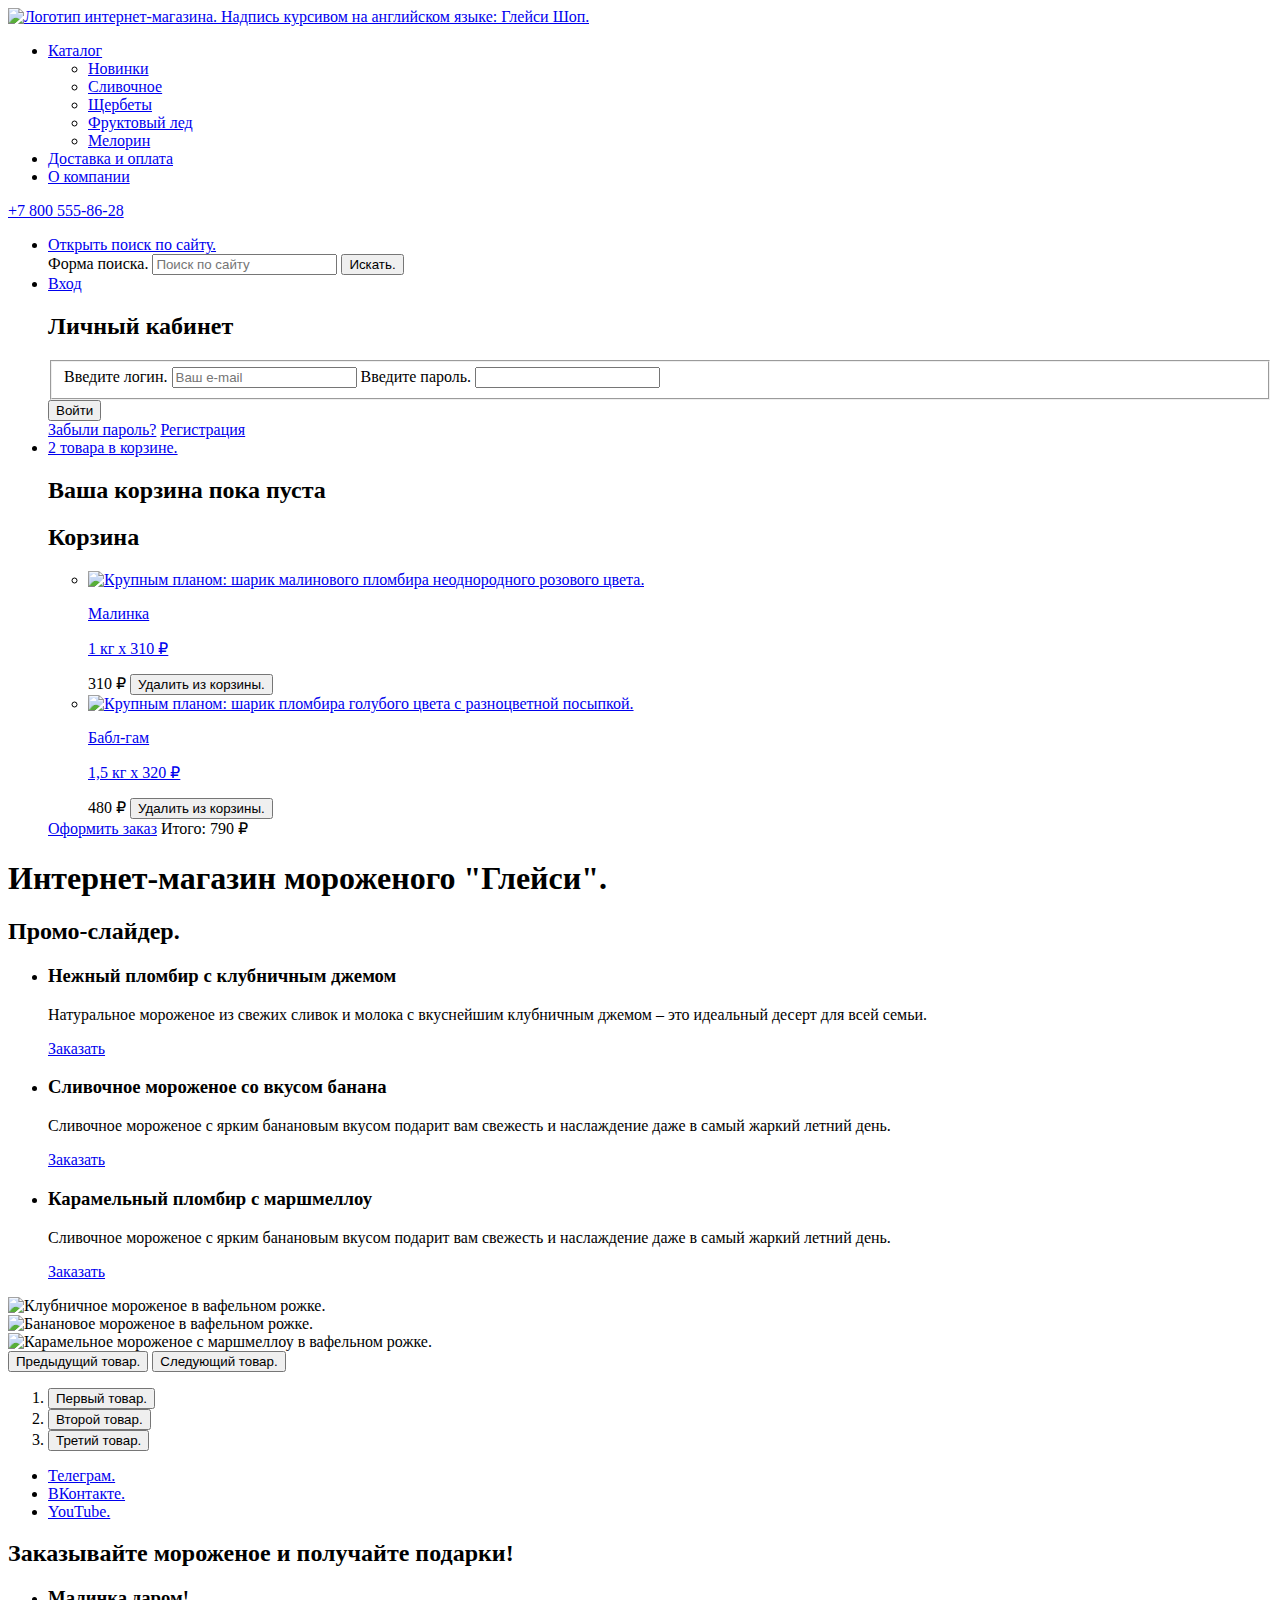
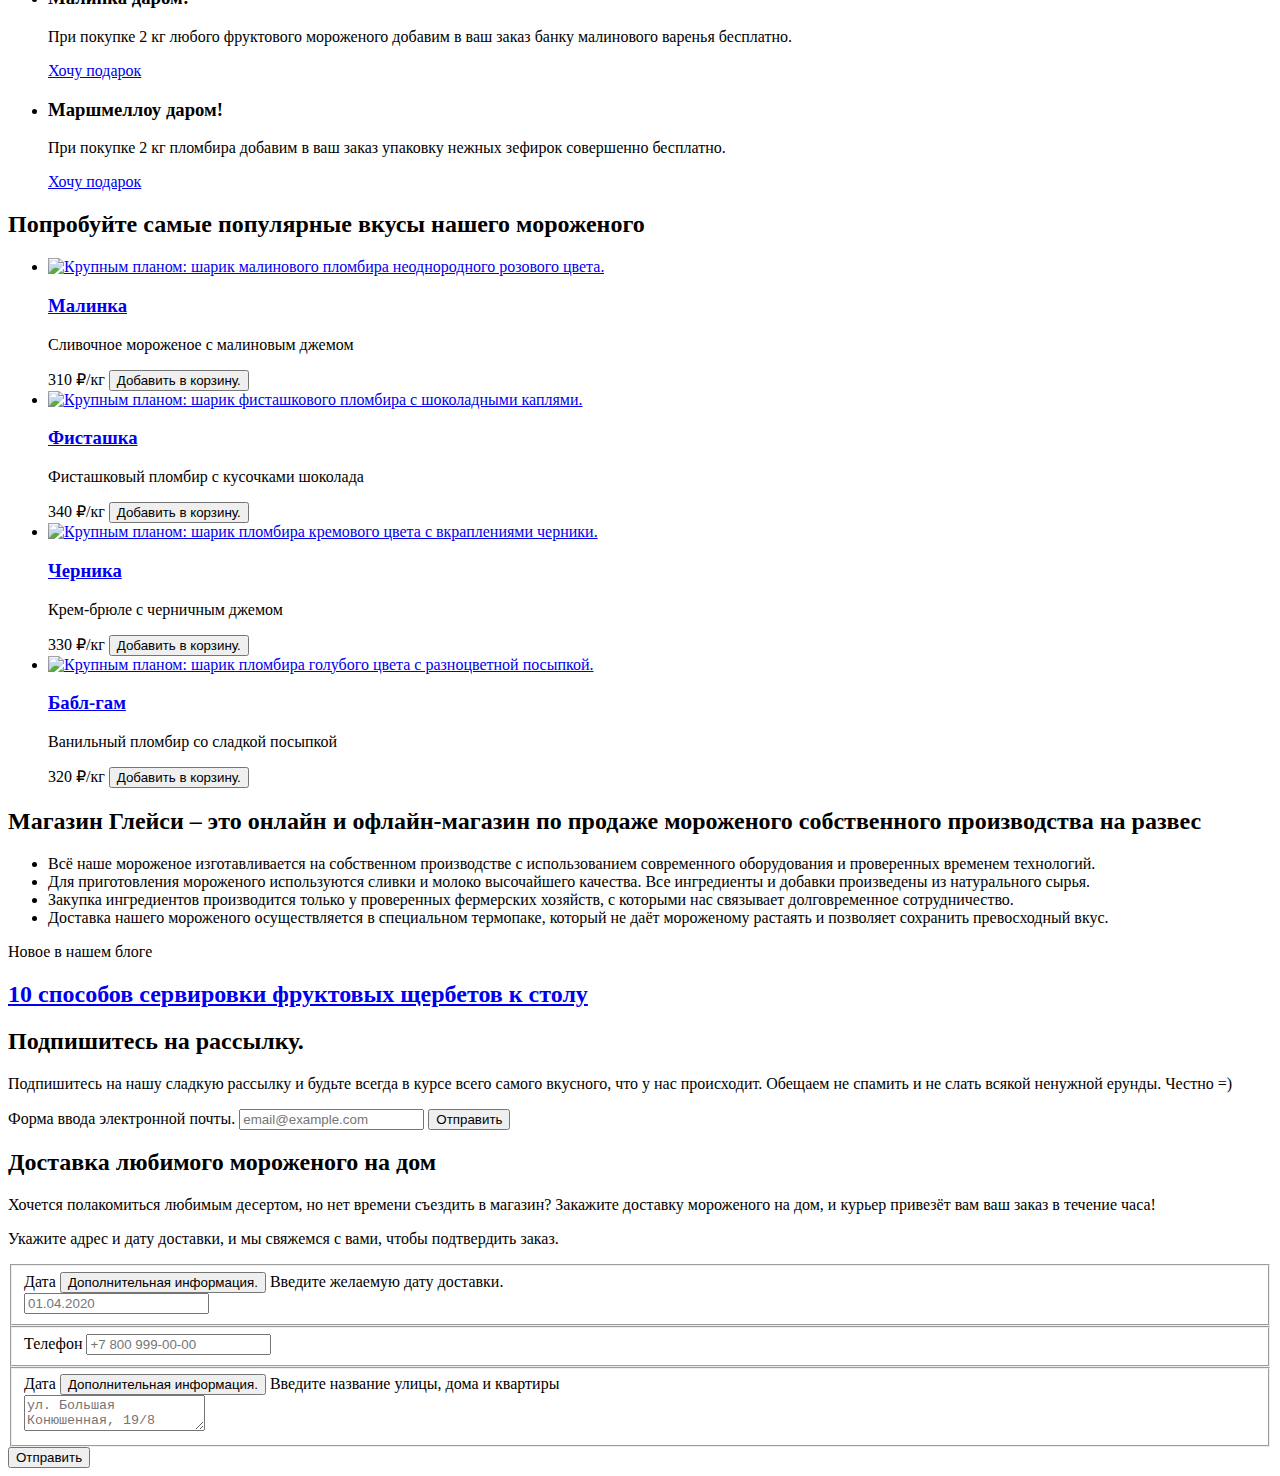
==== index.html @ b7ea6fe5 "Добавляет разметку формы доставки" ====
<!DOCTYPE html>
<html lang="ru">
  <head>
    <meta charset="utf-8">
    <title>HTML Academy: Глейси</title>
  </head>

  <body class="body-background-pink">
    <div class="container">
      <header class="header">
        <nav class="navigation">
          <a class="logo nav-logo" href="index.html" aria-current="page">
            <img src="#" width="137" height="56" alt="Логотип интернет-магазина. Надпись курсивом на английском языке: Глейси Шоп.">
          </a>

          <ul class="nav-list list-reset">
            <li class="nav-item nav-item-catalog popup">
              <a class="nav-link nav-link-catalog" href="#">Каталог</a>
              <!-- Попап - каталог -->
              <div class="nav-catalog-wrapper">
                <ul class="nav-dropdown list-reset">
                  <li class="nav-dropdown-item">
                    <a class="nav-dropdown-link" href="#">Новинки</a>
                  </li>
                  <li class="nav-dropdown-item">
                    <a class="nav-dropdown-link" href="catalog.html">Сливочное</a>
                  </li>
                  <li class="nav-dropdown-item">
                    <a class="nav-dropdown-link" href="#">Щербеты</a>
                  </li>
                  <li class="nav-dropdown-item">
                    <a class="nav-dropdown-link" href="#">Фруктовый лед</a>
                  </li>
                  <li class="nav-dropdown-item">
                    <a class="nav-dropdown-link" href="#">Мелорин</a>
                  </li>
                </ul>
              </div>
            </li>
            <li class="nav-item">
              <a class="nav-link" href="#">Доставка и оплата</a>
            </li>
            <li class="nav-item">
              <a class="nav-link" href="#">О компании</a>
            </li>
          </ul>

          <a class="nav-phone" href="tel:+78005558628">+7 800 555-86-28</a>

          <ul class="user-menu list-reset">
            <li class="user-menu-item user-menu-item-search">
              <a class="user-menu-link user-menu-link-search" href="#">
                <span class="visually-hidden">Открыть поиск по сайту.</span>
              </a>
              <!-- Попап - поиск  -->
              <div class="user-menu-search-wrapper">
                <form class="search-form" action="https://echo.htmlacademy.ru/" method="get">
                  <label class="visually-hidden" for="header-search-field">Форма поиска.</label>
                  <input class="search-field input-field" type="search" name="search-field" id="header-search-field" placeholder="Поиск по сайту">
                  <button class="visually-hidden" type="submit">Искать.</button>
                </form>
              </div>
            </li>

            <li class="user-menu-item user-menu-item-login">
              <a class="user-menu-link user-menu-link-login" href="#">
                <span>Вход</span>
              </a>
              <!-- Попап - вход  -->
              <div class="user-menu-login-wrapper">
                <h2 class="login-form-title title title-small">Личный кабинет</h2>
                <form class="login-form" action="https://echo.htmlacademy.ru/" method="get">
                  <fieldset class="login-form-fieldset">
                    <label class="visually-hidden" for="login-email-field">Введите логин.</label>
                    <input class="login-field input-field" type="email" name="login-email-field" id="login-email-field" placeholder="Ваш e-mail" required>
                    <label class="visually-hidden" for="login-password-field">Введите пароль.</label>
                    <input class="login-field input-field" type="password" name="login-password-field" id="login-password-field" required>
                  </fieldset>

                  <button class="login-form-button button button-secondary" type="submit">Войти</button>

                  <div class="login-form-link-wrapper">
                    <a class="login-form-link" href="#">Забыли пароль?</a>
                    <a class="login-form-link" href="#">Регистрация</a>
                  </div>
                </form>
              </div>
            </li>

            <li class="user-menu-item user-menu-item-cart">
              <a class="user-menu-link user-menu-link-search" href="#">
                2 товара <span class="visually-hidden">в корзине.</span>
              </a>
              <!-- Попап - вход  -->
              <div class="user-menu-cart-wrapper">
                <div class="cart-content cart-content-empty">
                  <h2 class="cart-title title title-small">Ваша корзина пока пуста</h2>
                </div>

                <div class="cart-content cart-content-full">
                  <h2 class="cart-title title title-small">Корзина</h2>

                  <ul class="cart-list list-reset">
                    <li class="cart-item">
                      <a class="cart-item-link" href="#">
                        <div class="cart-item-img">
                          <img src="#" width="46" height="46" alt="Крупным планом: шарик малинового пломбира неоднородного розового цвета.">
                        </div>
                        <p class="cart-item-title">Малинка</p>
                        <p class="cart-item-desc">1&nbsp;кг&nbsp;х&nbsp;310&nbsp;₽</p>
                      </a>
                      <span class="cart-item-price">310&nbsp;₽</span>
                      <button class="cart-item-button" type="button">
                        <span class="visually-hidden">Удалить из корзины.</span>
                      </button>
                    </li>
                    <li class="cart-item">
                      <a class="cart-item-link" href="#">
                        <div class="cart-item-img">
                          <img src="#" width="46" height="46" alt="Крупным планом: шарик пломбира голубого цвета с разноцветной посыпкой.">
                        </div>
                        <p class="cart-item-title">Бабл-гам</p>
                        <p class="cart-item-desc">1,5&nbsp;кг&nbsp;х&nbsp;320&nbsp;₽</p>
                      </a>
                      <span class="cart-item-price">480&nbsp;₽</span>
                      <button class="cart-item-button" type="button">
                        <span class="visually-hidden">Удалить из корзины.</span>
                      </button>
                    </li>
                  </ul>

                  <div class="cart-checkout">
                    <a class="cart-button button button-secondary" href="#">Оформить заказ</a>
                    <span class="cart-total">Итого:&nbsp;790&nbsp;₽</span>
                  </div>
                </div>
              </div>
            </li>
          </ul>
        </nav>
      </header>

      <main>
        <section class="hero">
          <h1 class="visually-hidden">Интернет-магазин мороженого "Глейси".</h1>
          <!-- Слайдер -->
          <div class="slider">
            <h2 class="visually-hidden">Промо-слайдер.</h2>

            <div class="slider-wrapper">
              <!-- Слайды -->
              <ul class="slider-content-list list-reset">
                <!-- Слайд с текстом -->
                <li class="slider-content-item slider-content-item-active">
                  <h3 class="slider-title title">Нежный пломбир с клубничным джемом</h3>
                  <p class="slider-desc">Натуральное мороженое из свежих сливок и молока с вкуснейшим клубничным джемом – это идеальный десерт для всей семьи.</p>
                  <a class="slider-button button" href="#">Заказать</a>
                </li>
                <!-- Слайд с текстом -->
                <li class="slider-content-item slider-content-item-active">
                  <h3 class="slider-title title">Сливочное мороженое со вкусом банана</h3>
                  <p class="slider-desc">Сливочное мороженое с ярким банановым вкусом подарит вам свежесть и наслаждение даже в самый жаркий летний день.</p>
                  <a class="slider-button button" href="#">Заказать</a>
                </li>
                <!-- Слайд с текстом -->
                <li class="slider-content-item slider-content-item-active">
                  <h3 class="slider-title title">Карамельный пломбир с маршмеллоу</h3>
                  <p class="slider-desc">Сливочное мороженое с ярким банановым вкусом подарит вам свежесть и наслаждение даже в самый жаркий летний день.</p>
                  <a class="slider-button button" href="#">Заказать</a>
                </li>
              </ul>

              <!-- Управление слайдером -->
              <div class="slider-control">
                <!-- Картинки -->
                <div class="slider-images">
                  <div class="slider-img slider-img-active">
                    <img src="#" width="312" height="507" alt="Клубничное мороженое в вафельном рожке.">
                  </div>
                  <div class="slider-img">
                    <img src="#" width="66" height="150" alt="Банановое мороженое в вафельном рожке.">
                  </div>
                  <div class="slider-img">
                    <img src="#" width="66" height="150" alt="Карамельное мороженое с маршмеллоу в вафельном рожке.">
                  </div>
                </div>
                <!-- Стрелки -->
                <div class="slider-arrows">
                  <button class="slider-arrow slider-prev" type="button">
                    <span class="visually-hidden">Предыдущий товар.</span>
                  </button>
                  <button class="slider-arrow slider-next" type="button">
                    <span class="visually-hidden">Следующий товар.</span>
                  </button>
                </div>
              </div>

              <!-- Буллеты -->
              <ol class="slider-bullets list-reset">
                <li>
                  <button class="slider-bullet slider-bullet-current" type="button">
                    <span class="visually-hidden">Первый товар.</span>
                  </button>
                </li>
                <li>
                  <button class="slider-bullet" type="button">
                    <span class="visually-hidden">Второй товар.</span>
                  </button>
                </li>
                <li>
                  <button class="slider-bullet" type="button">
                    <span class="visually-hidden">Третий товар.</span>
                  </button>
                </li>
              </ol>
            </div>
          </div>

          <ul class="hero-socials socials list-reset">
            <li class="socials-item">
              <a class="socials-link" href="https://t.me/htmlacademy">
                <span class="visually-hidden">Телеграм.</span>
              </a>
            </li>
            <li class="socials-item">
              <a class="socials-link" href="https://vk.com/htmlacademy">
                <span class="visually-hidden">ВКонтакте.</span>
              </a>
            </li>
            <li class="socials-item">
              <a class="socials-link" href="https://www.youtube.com/user/htmlacademyru">
                <span class="visually-hidden" lang="en">YouTube.</span>
              </a>
            </li>
          </ul>
        </section>

        <section class="specials">
          <h2 class="specials-title title">Заказывайте мороженое и получайте подарки!</h2>

          <ul class="special-offer-list">
            <li class="special-offer">
              <h3 class="special-offer-title title title-small">Малинка даром!</h3>
              <p class="special-offer-desc desc">При покупке 2 кг любого фруктового мороженого добавим в ваш заказ банку малинового варенья бесплатно.</p>
              <a class="special-offer-button button" href="#">Хочу подарок</a>
            </li>

            <li class="special-offer">
              <h3 class="special-offer-title title title-small">Маршмеллоу даром!</h3>
              <p class="special-offer-desc desc">При покупке 2 кг пломбира добавим в ваш заказ упаковку нежных зефирок совершенно бесплатно.</p>
              <a class="special-offer-button button" href="#">Хочу подарок</a>
            </li>
          </ul>
        </section>

        <section class="products">
          <h2 class="products-title title">Попробуйте самые популярные вкусы нашего мороженого</h2>
          <ul class="product-card-list list-reset">
            <li class="product-card">
              <a class="product-card-img" href="#">
                <img src="#" width="168" height="168" alt="Крупным планом: шарик малинового пломбира неоднородного розового цвета.">
              </a>
              <a class="product-card-link" href="#">
                <h3 class="product-card-title">Малинка</h3>
              </a>
              <p class="product-card-desc desc">Сливочное мороженое с малиновым джемом</p>
              <span class="product-card-price">310&nbsp;₽/кг</span>
              <button class="product-card-button" type="button">
                <span class="visually-hidden">Добавить в корзину.</span>
              </button>
            </li>

            <li class="product-card">
              <a class="product-card-img" href="#">
                <img src="#" width="168" height="168" alt="Крупным планом: шарик фисташкового пломбира с шоколадными каплями.">
              </a>
              <a class="product-card-link" href="#">
                <h3 class="product-card-title">Фисташка</h3>
              </a>
              <p class="product-card-desc desc">Фисташковый пломбир с кусочками шоколада</p>
              <span class="product-card-price">340&nbsp;₽/кг</span>
              <button class="product-card-button" type="button">
                <span class="visually-hidden">Добавить в корзину.</span>
              </button>
            </li>

            <li class="product-card">
              <a class="product-card-img" href="#">
                <img src="#" width="168" height="168" alt="Крупным планом: шарик пломбира кремового цвета с вкраплениями черники.">
              </a>
              <a class="product-card-link" href="#">
                <h3 class="product-card-title">Черника</h3>
              </a>
              <p class="product-card-desc desc">Крем-брюле с черничным джемом</p>
              <span class="product-card-price">330&nbsp;₽/кг</span>
              <button class="product-card-button" type="button">
                <span class="visually-hidden">Добавить в корзину.</span>
              </button>
            </li>

            <li class="product-card">
              <a class="product-card-img" href="#">
                <img src="#" width="168" height="168" alt="Крупным планом: шарик пломбира голубого цвета с разноцветной посыпкой.">
              </a>
              <a class="product-card-link" href="#">
                <h3 class="product-card-title">Бабл-гам</h3>
              </a>
              <p class="product-card-desc desc">Ванильный пломбир со сладкой посыпкой</p>
              <span class="product-card-price">320&nbsp;₽/кг</span>
              <button class="product-card-button" type="button">
                <span class="visually-hidden">Добавить в корзину.</span>
              </button>
            </li>
          </ul>
        </section>

        <section class="about">
          <h2 class="about-title title">Магазин Глейси – это онлайн и офлайн-магазин по продаже мороженого собственного производства на развес</h2>
          <ul class="about-list list-reset">
            <li class="about-desc desc">Всё наше мороженое изготавливается на собственном производстве с использованием современного оборудования и проверенных временем технологий.</li>
            <li class="about-desc desc">Для приготовления мороженого используются сливки и молоко высочайшего качества. Все ингредиенты и добавки произведены из натурального сырья.</li>
            <li class="about-desc desc">Закупка ингредиентов производится только у проверенных фермерских хозяйств, с которыми нас связывает долговременное сотрудничество.</li>
            <li class="about-desc desc">Доставка нашего мороженого осуществляется в специальном термопаке, который не даёт мороженому растаять и позволяет сохранить превосходный вкус.</li>
          </ul>
        </section>

        <div class="blog-subscribe-wrapper">
          <article class="blog">
            <p class="blog-subtitle">Новое в нашем блоге</p>
            <a class="blog-link" href="#">
              <h2 class="blog-title title">10 способов сервировки фруктовых щербетов к столу</h2>
            </a>
          </article>

          <section class="subscribe">
            <h2 class="visually-hidden">Подпишитесь на рассылку.</h2>
            <p class="subscribe-desc desc">Подпишитесь на нашу сладкую рассылку и будьте всегда в курсе всего самого вкусного, что у нас происходит. Обещаем не спамить и не слать всякой ненужной ерунды. Честно =)</p>

            <form class="subscribe-form" action="https://echo.htmlacademy.ru/" method="post">
              <label class="visually-hidden" for="subscribe-email">Форма ввода электронной почты.</label>
              <input class="subscribe-field input-field" type="email" name="email" id="subscribe-email" placeholder="email@example.com" required>
              <button class="subscribe-button button button-secondary" type="submit">Отправить</button>
            </form>
          </section>
        </div>

        <section class="delivery">
          <h2 class="delivery-title title">Доставка любимого мороженого на дом</h2>
          <p class="delivery-desc desc">Хочется полакомиться любимым десертом, но нет времени съездить в магазин? Закажите доставку мороженого на дом, и курьер привезёт вам ваш заказ в течение часа!</p>

          <div class="delivery-form-wrapper">
            <p class="delivery-form-desc desc">Укажите адрес и дату доставки, и мы свяжемся с вами, чтобы подтвердить заказ.</p>

            <form class="delivery-form" action="https://echo.htmlacademy.ru/" method="post">
              <fieldset class="delivery-fieldset">
                <div class="tooltip-wrapper">
                  <label class="delivery-label" for="delivery-date">Дата</label>
                  <button class="tooltip-toggle" type="button">
                    <span class="visually-hidden">Дополнительная информация.</span>
                  </button>
                  <span class="tooltip-text" role="tooltip">Введите желаемую дату доставки.</span>
                </div>
                <input class="delivery-field input-field" type="text" name="delivery-date" id="delivery-date" placeholder="01.04.2020" required>
              </fieldset>

              <fieldset class="delivery-fieldset">
                <label class="delivery-label" for="delivery-phone">Телефон</label>
                <input class="delivery-field input-field" type="tel" name="delivery-phone" id="delivery-phone" placeholder="+7 800 999-00-00" required>
              </fieldset>

              <fieldset class="delivery-fieldset">
                <div class="tooltip-wrapper">
                  <label class="delivery-label" for="delivery-address">Дата</label>
                  <button class="tooltip-toggle" type="button">
                    <span class="visually-hidden">Дополнительная информация.</span>
                  </button>
                  <span class="tooltip-text" role="tooltip">Введите название улицы, дома и квартиры</span>
                </div>
                <textarea class="delivery-field input-field" name="delivery-address" id="delivery-address" placeholder="ул. Большая Конюшенная, 19/8" required></textarea>
              </fieldset>

              <button class="delivery-button button button-secondary" type="submit">Отправить</button>
            </form>
          </div>
        </section>
      </main>
    </div>
  </body>
</html>
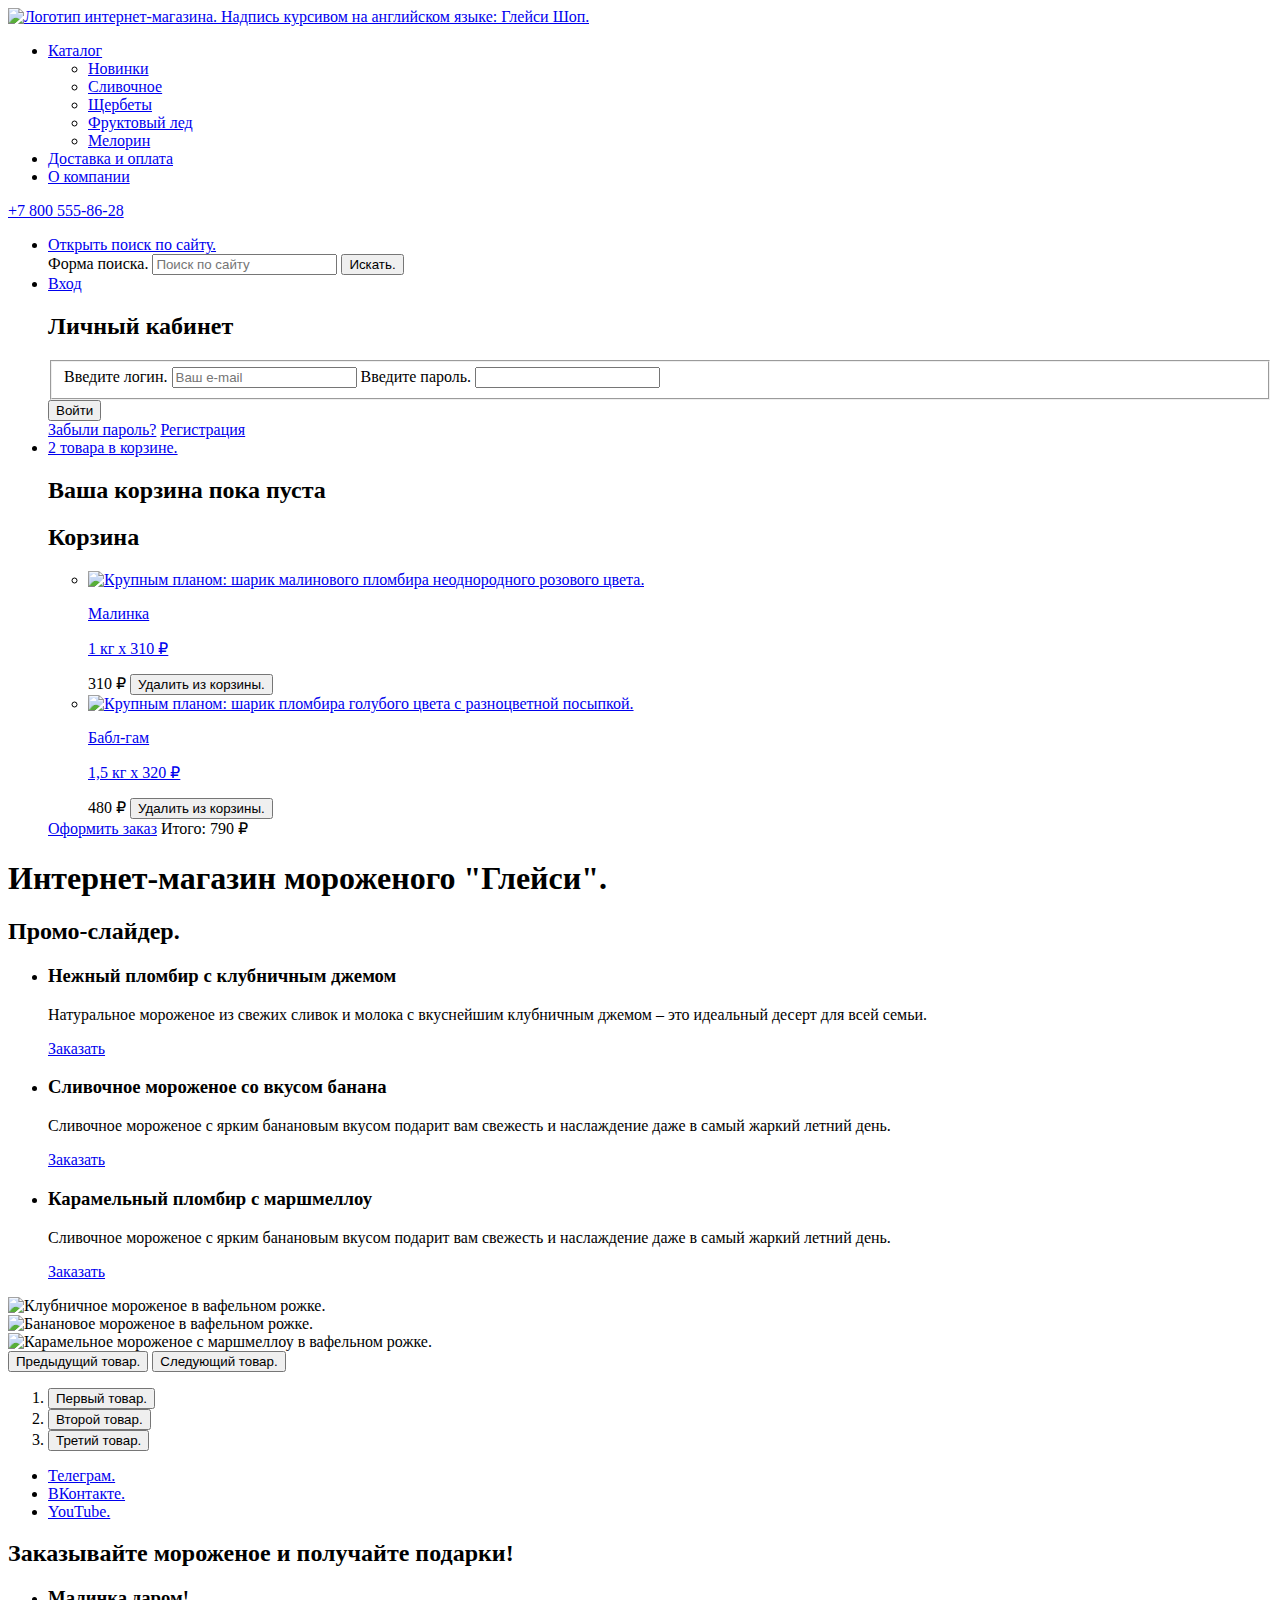
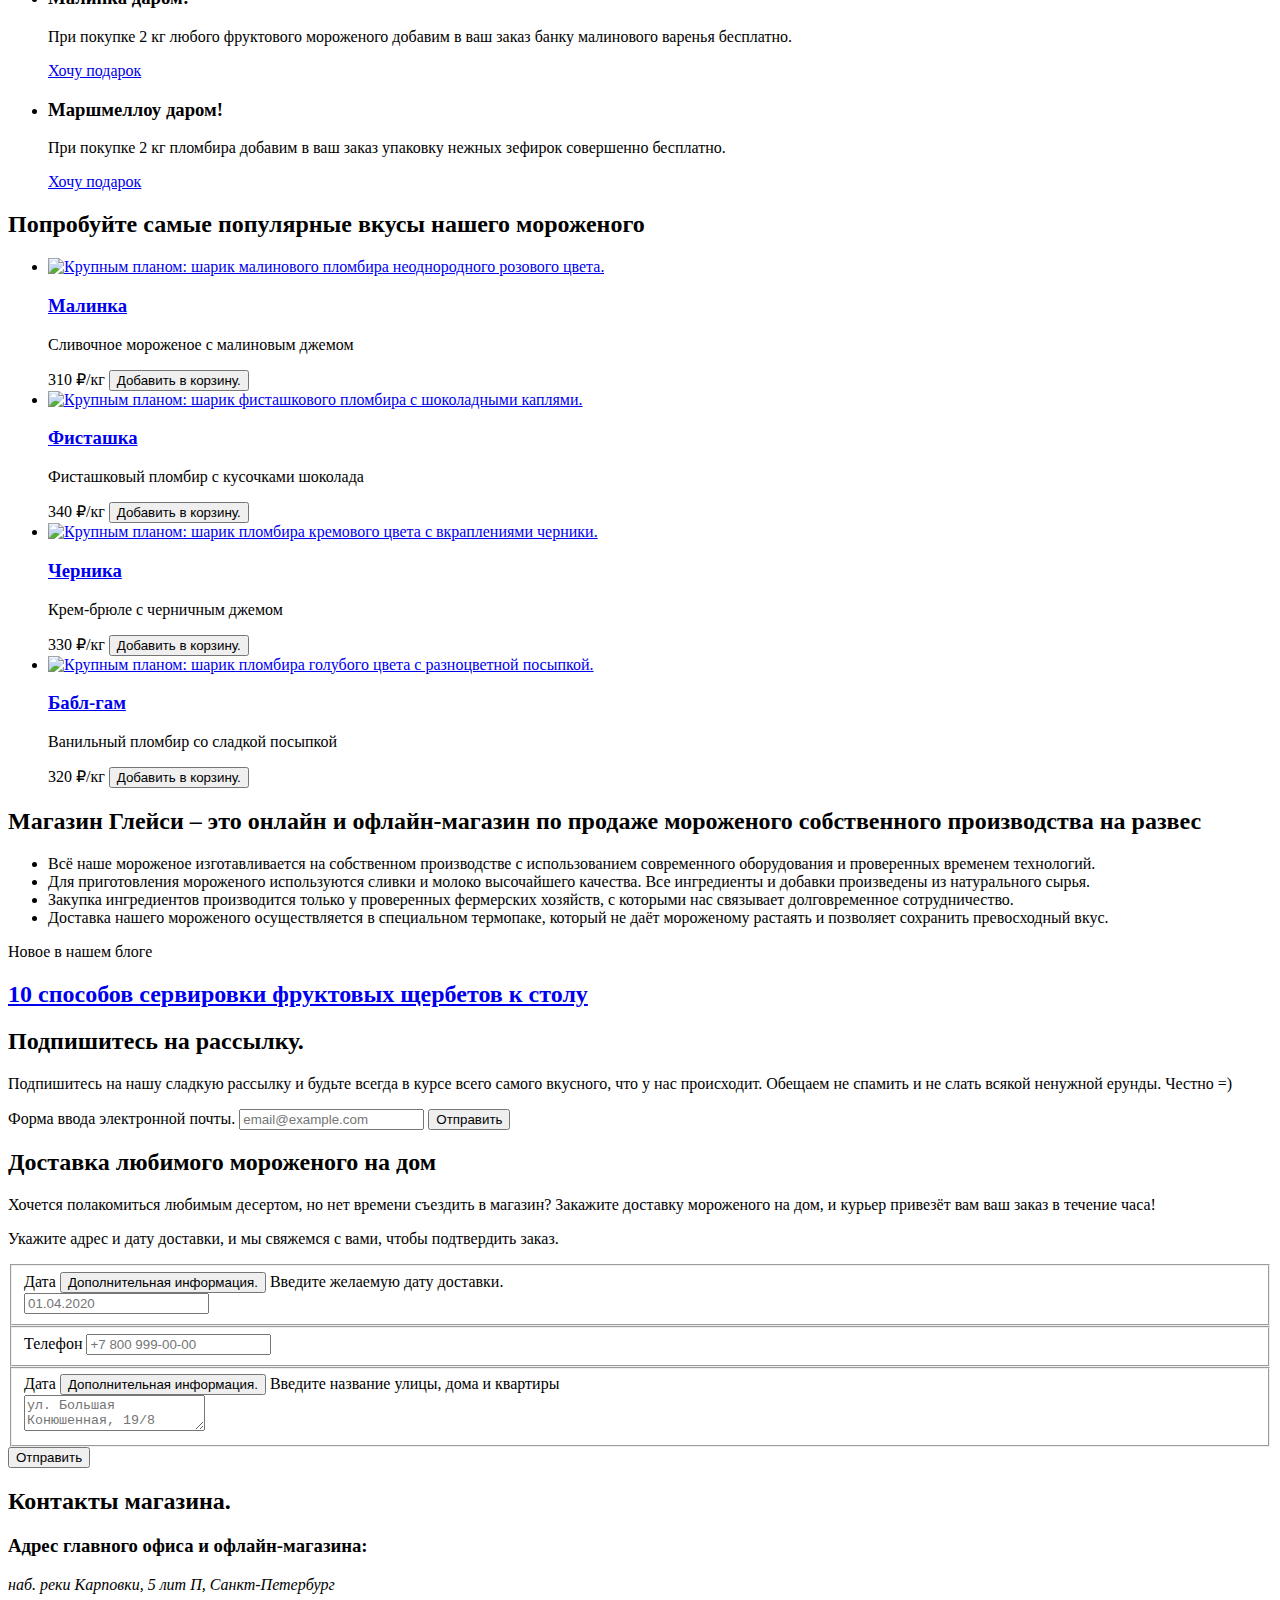
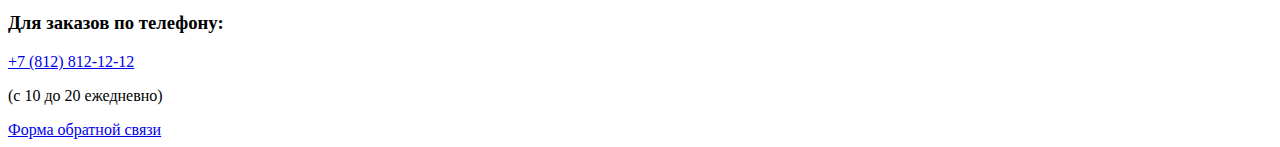
==== commit 7d4c7c6a: "Добавляет разметку секции с контактами" ====
--- a/index.html
+++ b/index.html
@@ -383,6 +383,18 @@
             </form>
           </div>
         </section>
+
+        <section class="contacts">
+          <div class="contacts-wrapper">
+            <h2 class="visually-hidden">Контакты магазина.</h2>
+            <h3 class="contacts-subtitle desc">Адрес главного офиса и офлайн-магазина:</h3>
+            <address class="contacts-address">наб. реки Карповки, 5 лит П, Санкт-Петербург</address>
+            <h3 class="contacts-subtitle desc">Для заказов по телефону:</h3>
+            <a class="contacts-phone" href="tel:+78128121212">+7 (812) 812-12-12</a>
+            <p class="contacts-info">(с 10 до 20 ежедневно)</p>
+            <a class="contacts-button button button-secondary" href="#">Форма обратной связи</a>
+          </div>
+        </section>
       </main>
     </div>
   </body>
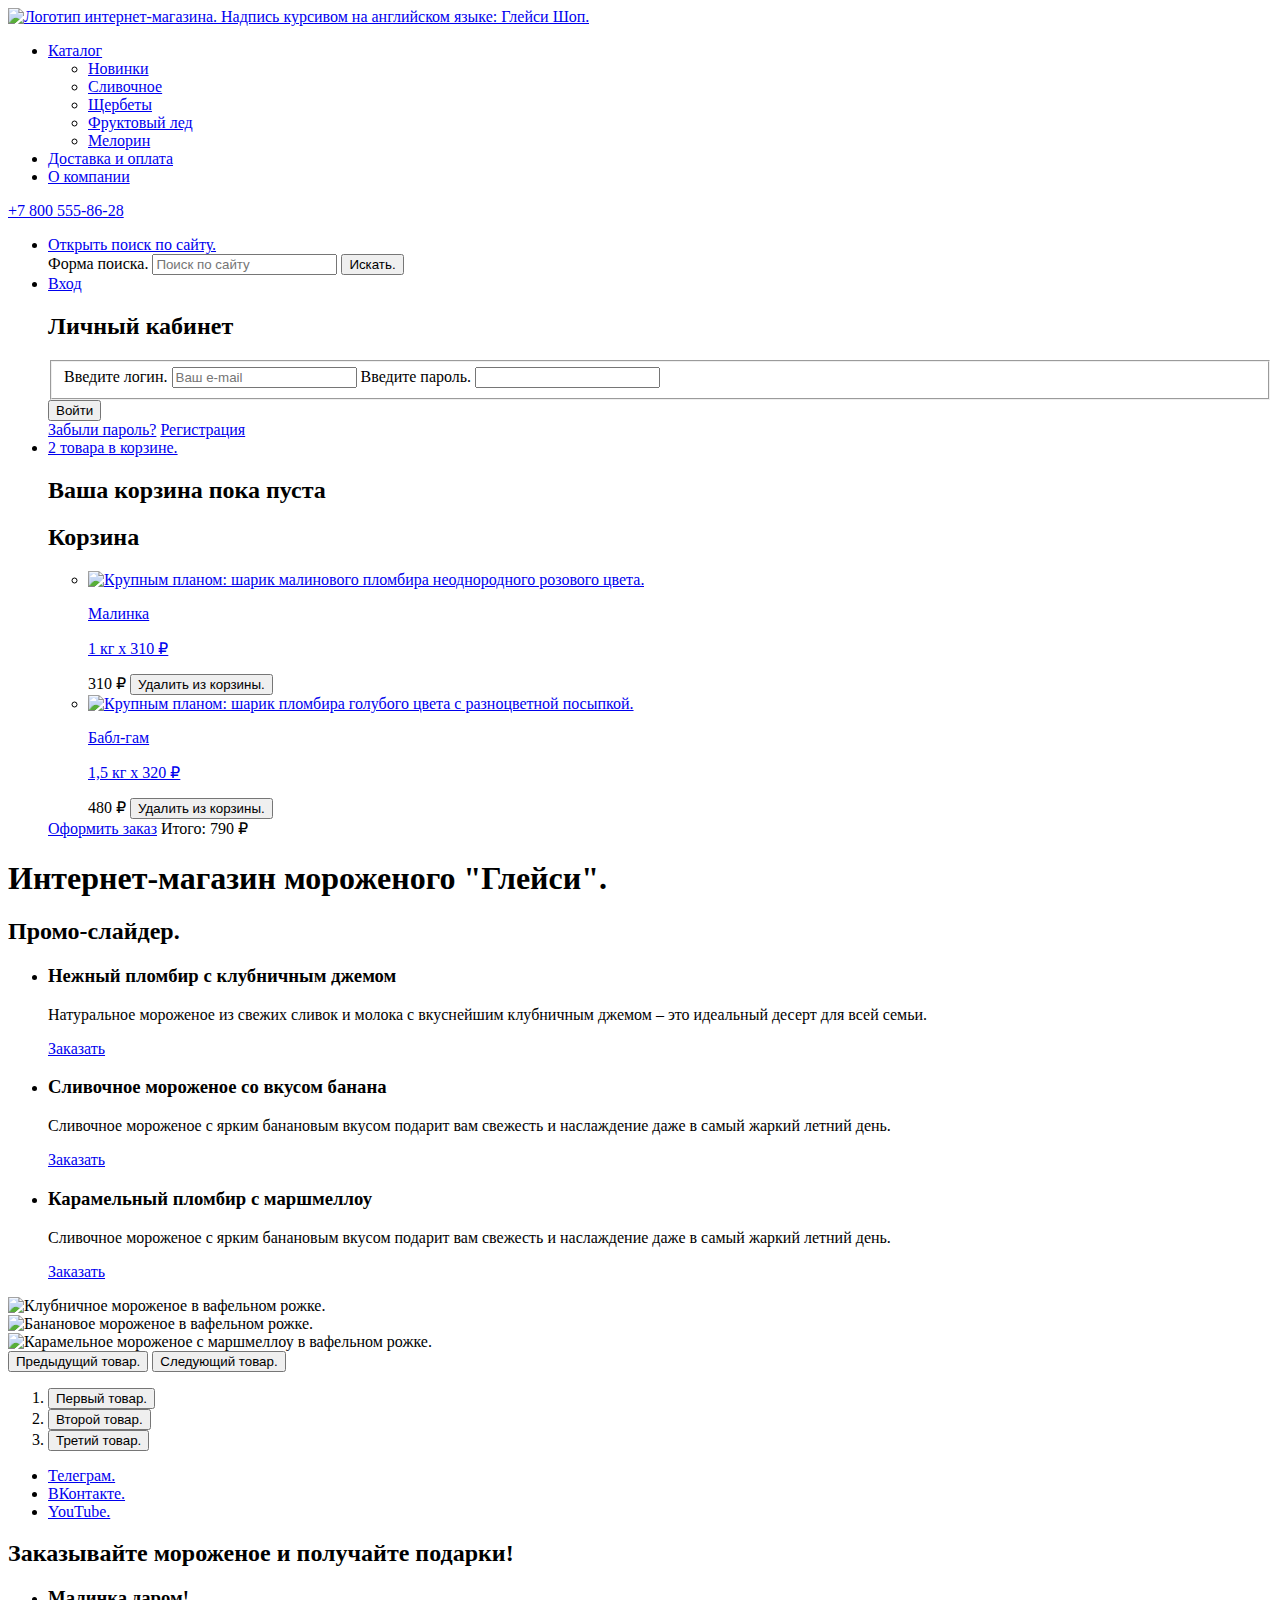
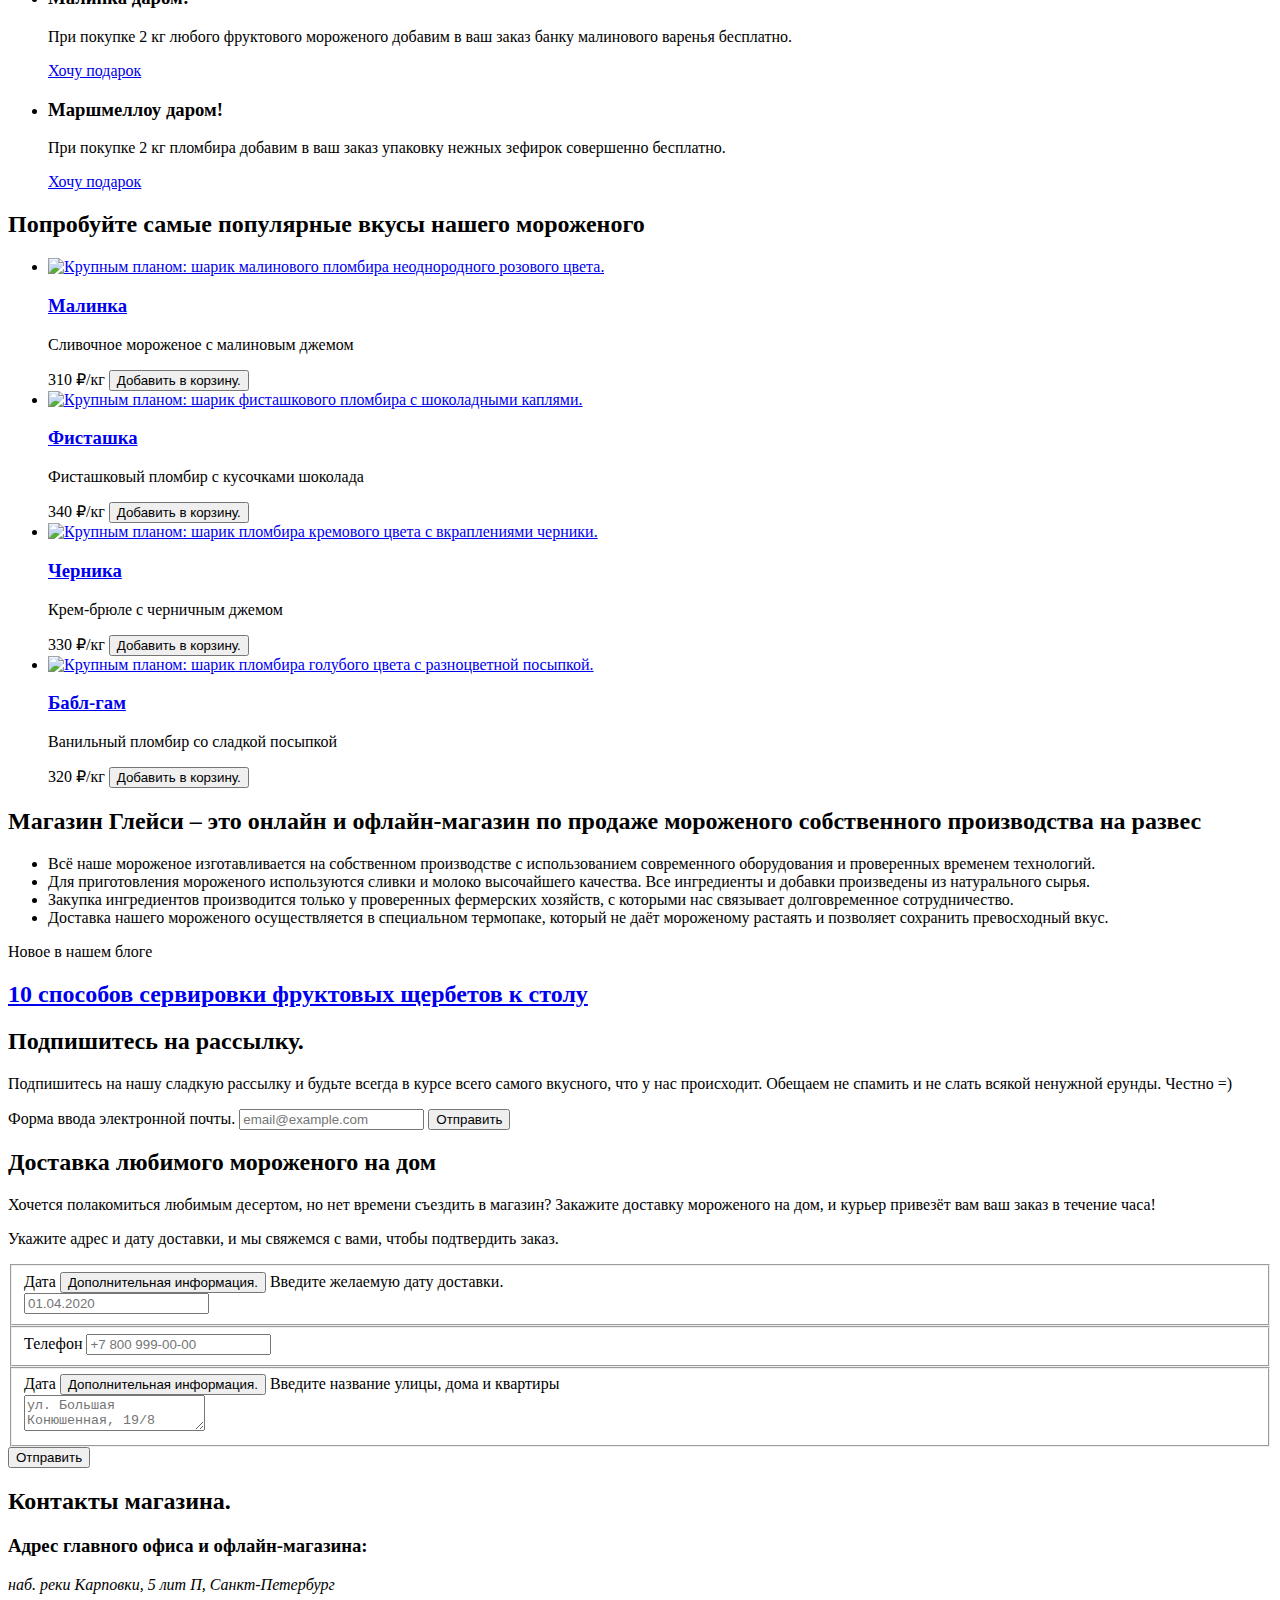
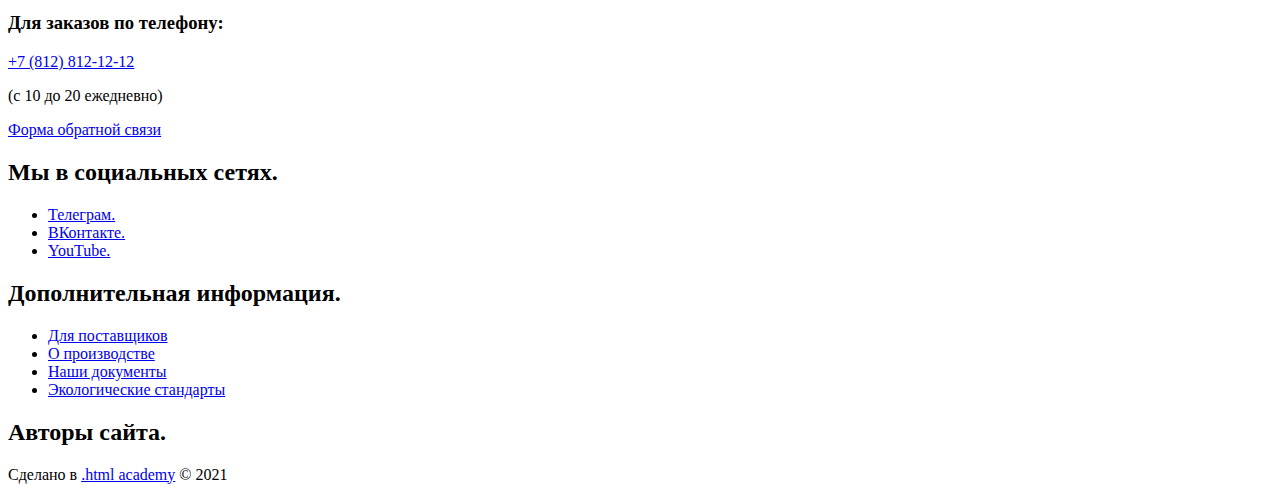
==== commit 72a71045: "Добавляет разметку диалогового окна" ====
--- a/index.html
+++ b/index.html
@@ -396,6 +396,72 @@
           </div>
         </section>
       </main>
+
+      <footer class="footer">
+        <section>
+          <h2 class="visually-hidden">Мы в социальных сетях.</h2>
+          <ul class="footer-socials socials list-reset">
+            <li class="socials-item">
+              <a class="socials-link" href="https://t.me/htmlacademy">
+                <span class="visually-hidden">Телеграм.</span>
+              </a>
+            </li>
+            <li class="socials-item">
+              <a class="socials-link" href="https://vk.com/htmlacademy">
+                <span class="visually-hidden">ВКонтакте.</span>
+              </a>
+            </li>
+            <li class="socials-item">
+              <a class="socials-link" href="https://www.youtube.com/user/htmlacademyru">
+                <span class="visually-hidden" lang="en">YouTube.</span>
+              </a>
+            </li>
+          </ul>
+        </section>
+
+        <section>
+          <h2 class="visually-hidden">Дополнительная информация.</h2>
+          <ul class="footer-nav list-reset">
+            <li class="footer-nav-item">
+              <a class="footer-nav-link footer-nav-link-special" href="#">Для поставщиков</a>
+            </li>
+            <li class="footer-nav-item">
+              <a class="footer-nav-link" href="#">О производстве</a>
+            </li>
+            <li class="footer-nav-item">
+              <a class="footer-nav-link" href="#">Наши документы</a>
+            </li>
+            <li class="footer-nav-item">
+              <a class="footer-nav-link" href="#">Экологические стандарты</a>
+            </li>
+          </ul>
+        </section>
+
+        <section>
+          <h2 class="visually-hidden">Авторы сайта.</h2>
+          <a class="madeby-logo" href="https://htmlacademy.ru/" target="_blank" aria-label="Логотип HTMLAcademy."></a>
+          <p class="madeby-desc">Сделано в <a class="madeby-link" href="https://htmlacademy.ru/">.html academy</a> &#169; 2021</p>
+        </section>
+      </footer>
+
+      <dialog class="modal-feedback">
+        <div class="feedback-wrapper">
+          <h2 class="feedback-title title">Мы обязательно ответим вам!</h2>
+
+          <form class="feedback-form" action="https://echo.htmlacademy.ru/" method="post">
+            <label class="visually-hidden" for="feedback-name"></label>
+            <input class="feedback-field input-field" type="text" name="feedback-name" id="feedback-name" placeholder="Имя и фамилия" required>
+
+            <label class="visually-hidden" for="feedback-email"></label>
+            <input class="feedback-field input-field" type="email" name="feedback-email" id="feedback-email" placeholder="email@example.com" required>
+
+            <label class="visually-hidden" for="feedback-topic"></label>
+            <textarea class="feedback-field input-field" name="feedback-topic" id="feedback-topic" placeholder="В свободной форме" required></textarea>
+
+            <button class="feedback-button button button-secondary">Отправить</button>
+          </form>
+        </div>
+      </dialog>
     </div>
   </body>
 </html>
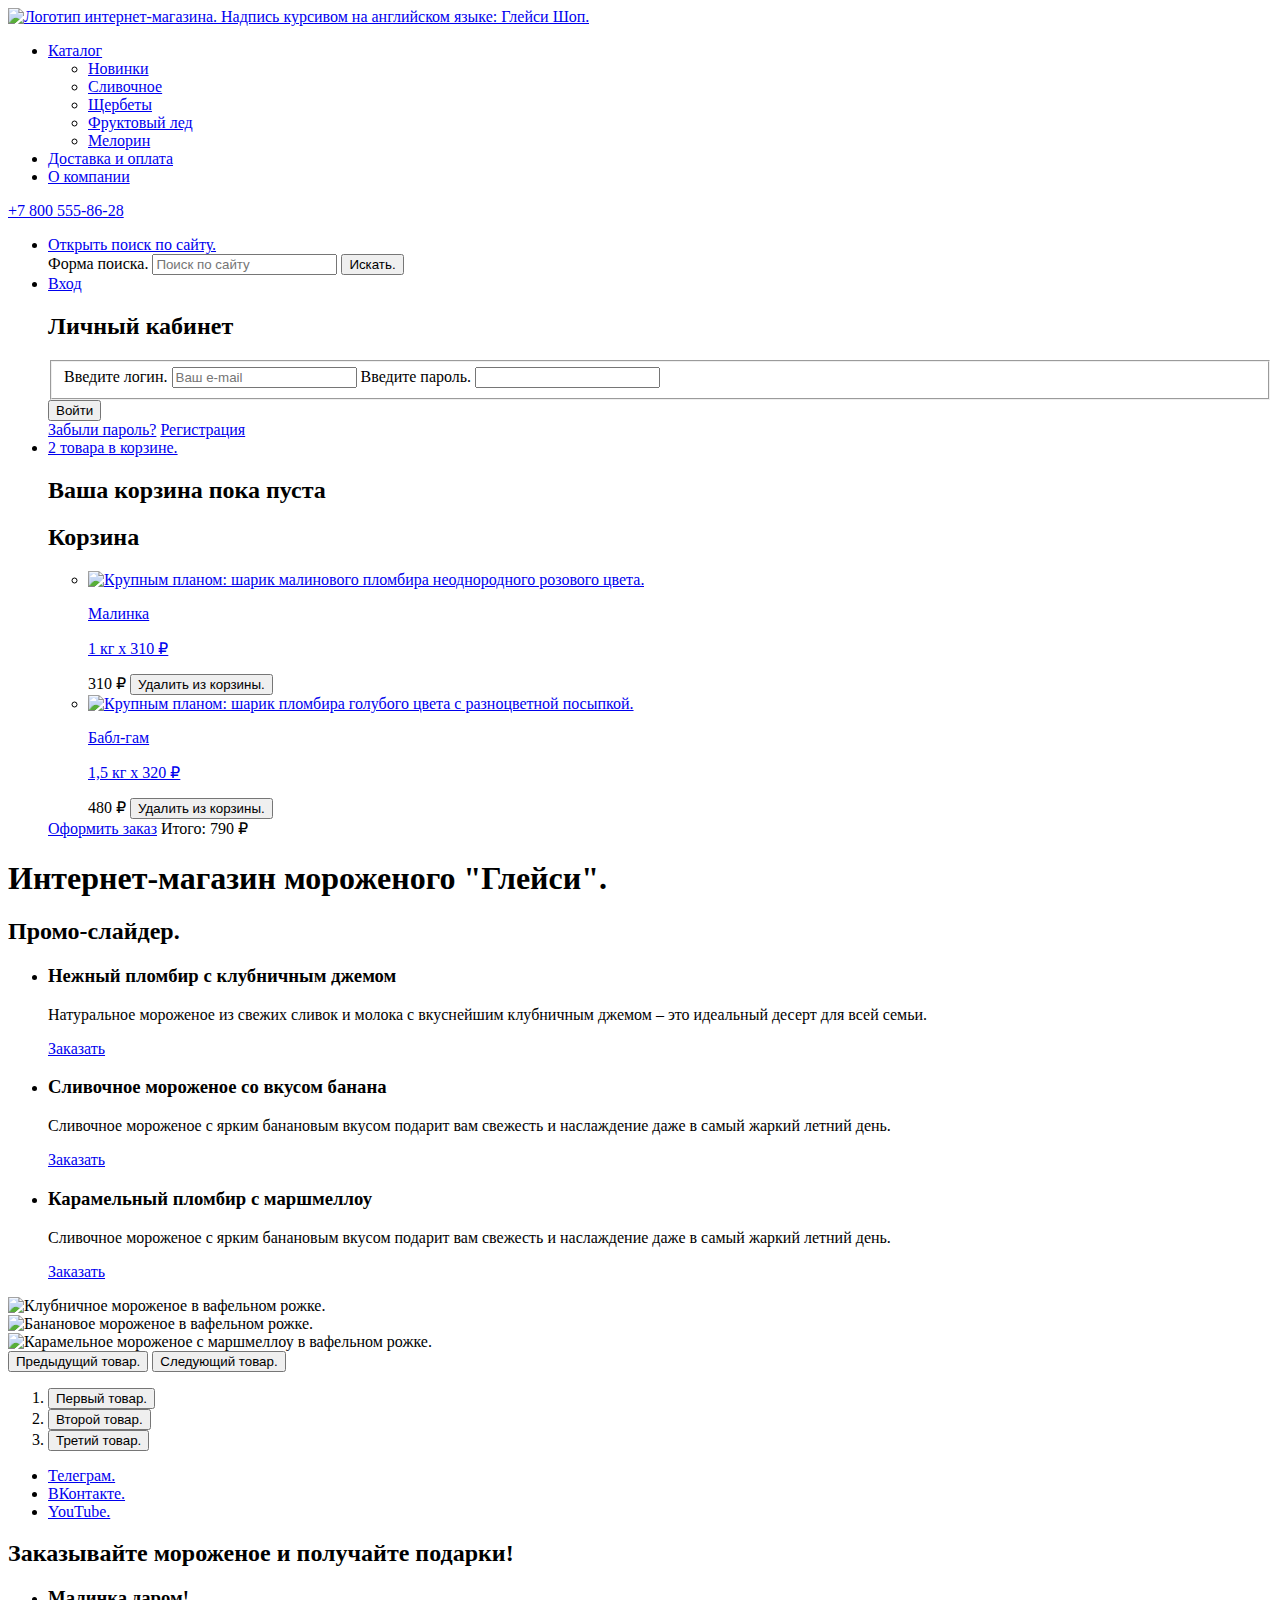
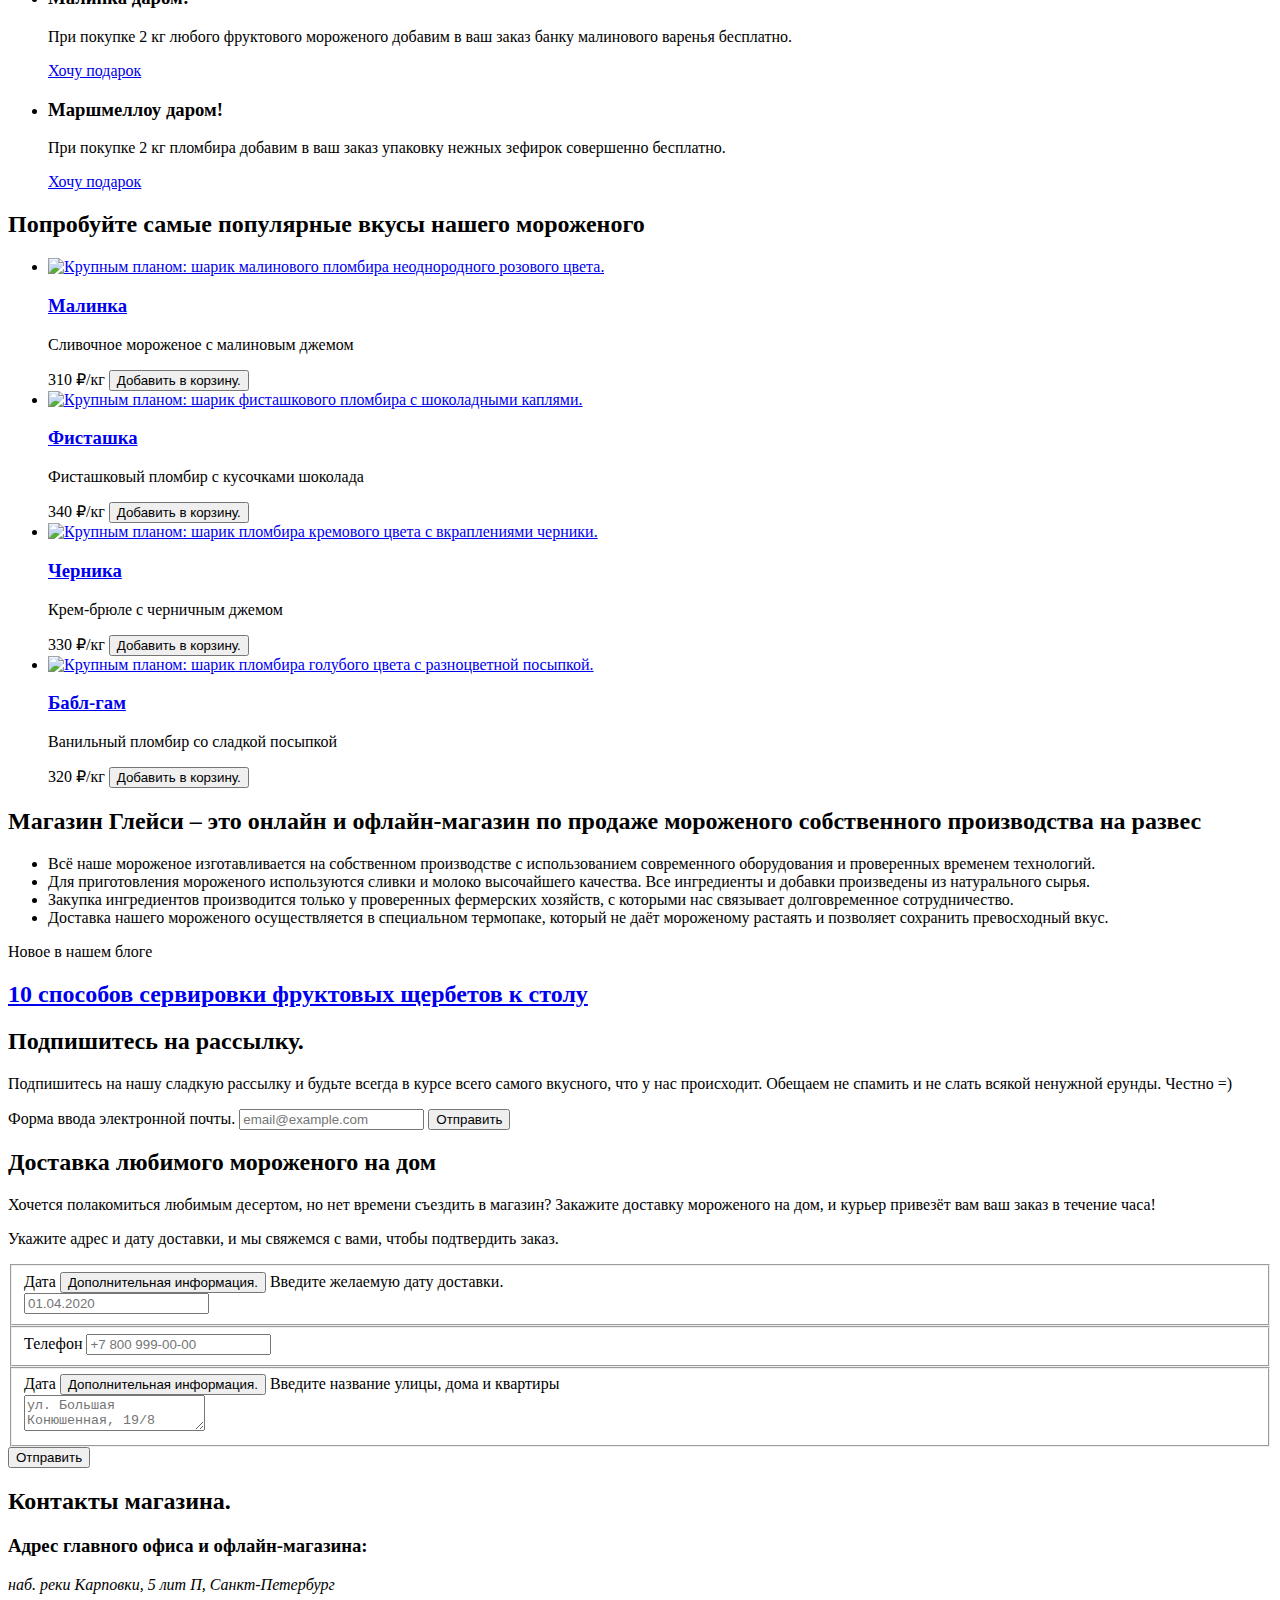
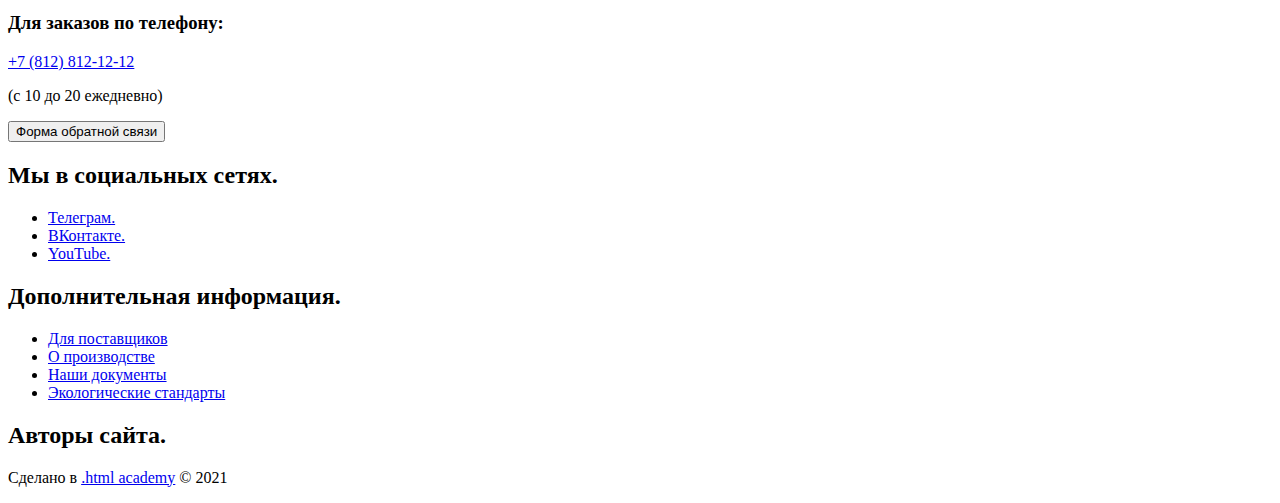
==== commit 152e3cd1: "Добавляет разметку блока с фильтрами" ====
--- a/index.html
+++ b/index.html
@@ -2,10 +2,10 @@
 <html lang="ru">
   <head>
     <meta charset="utf-8">
-    <title>HTML Academy: Глейси</title>
+    <title>Gllacy Shop - Главная</title>
   </head>
 
-  <body class="body-background-pink">
+  <body class="page-background-pink">
     <div class="container">
       <header class="header">
         <nav class="navigation">
@@ -70,7 +70,7 @@
               <div class="user-menu-login-wrapper">
                 <h2 class="login-form-title title title-small">Личный кабинет</h2>
                 <form class="login-form" action="https://echo.htmlacademy.ru/" method="get">
-                  <fieldset class="login-form-fieldset">
+                  <fieldset class="login-form-group">
                     <label class="visually-hidden" for="login-email-field">Введите логин.</label>
                     <input class="login-field input-field" type="email" name="login-email-field" id="login-email-field" placeholder="Ваш e-mail" required>
                     <label class="visually-hidden" for="login-password-field">Введите пароль.</label>
@@ -352,7 +352,7 @@
             <p class="delivery-form-desc desc">Укажите адрес и дату доставки, и мы свяжемся с вами, чтобы подтвердить заказ.</p>
 
             <form class="delivery-form" action="https://echo.htmlacademy.ru/" method="post">
-              <fieldset class="delivery-fieldset">
+              <fieldset class="delivery-group">
                 <div class="tooltip-wrapper">
                   <label class="delivery-label" for="delivery-date">Дата</label>
                   <button class="tooltip-toggle" type="button">
@@ -363,12 +363,12 @@
                 <input class="delivery-field input-field" type="text" name="delivery-date" id="delivery-date" placeholder="01.04.2020" required>
               </fieldset>
 
-              <fieldset class="delivery-fieldset">
+              <fieldset class="delivery-group">
                 <label class="delivery-label" for="delivery-phone">Телефон</label>
                 <input class="delivery-field input-field" type="tel" name="delivery-phone" id="delivery-phone" placeholder="+7 800 999-00-00" required>
               </fieldset>
 
-              <fieldset class="delivery-fieldset">
+              <fieldset class="delivery-group">
                 <div class="tooltip-wrapper">
                   <label class="delivery-label" for="delivery-address">Дата</label>
                   <button class="tooltip-toggle" type="button">
@@ -392,7 +392,7 @@
             <h3 class="contacts-subtitle desc">Для заказов по телефону:</h3>
             <a class="contacts-phone" href="tel:+78128121212">+7 (812) 812-12-12</a>
             <p class="contacts-info">(с 10 до 20 ежедневно)</p>
-            <a class="contacts-button button button-secondary" href="#">Форма обратной связи</a>
+            <button class="contacts-button button button-secondary" type="button">Форма обратной связи</button>
           </div>
         </section>
       </main>
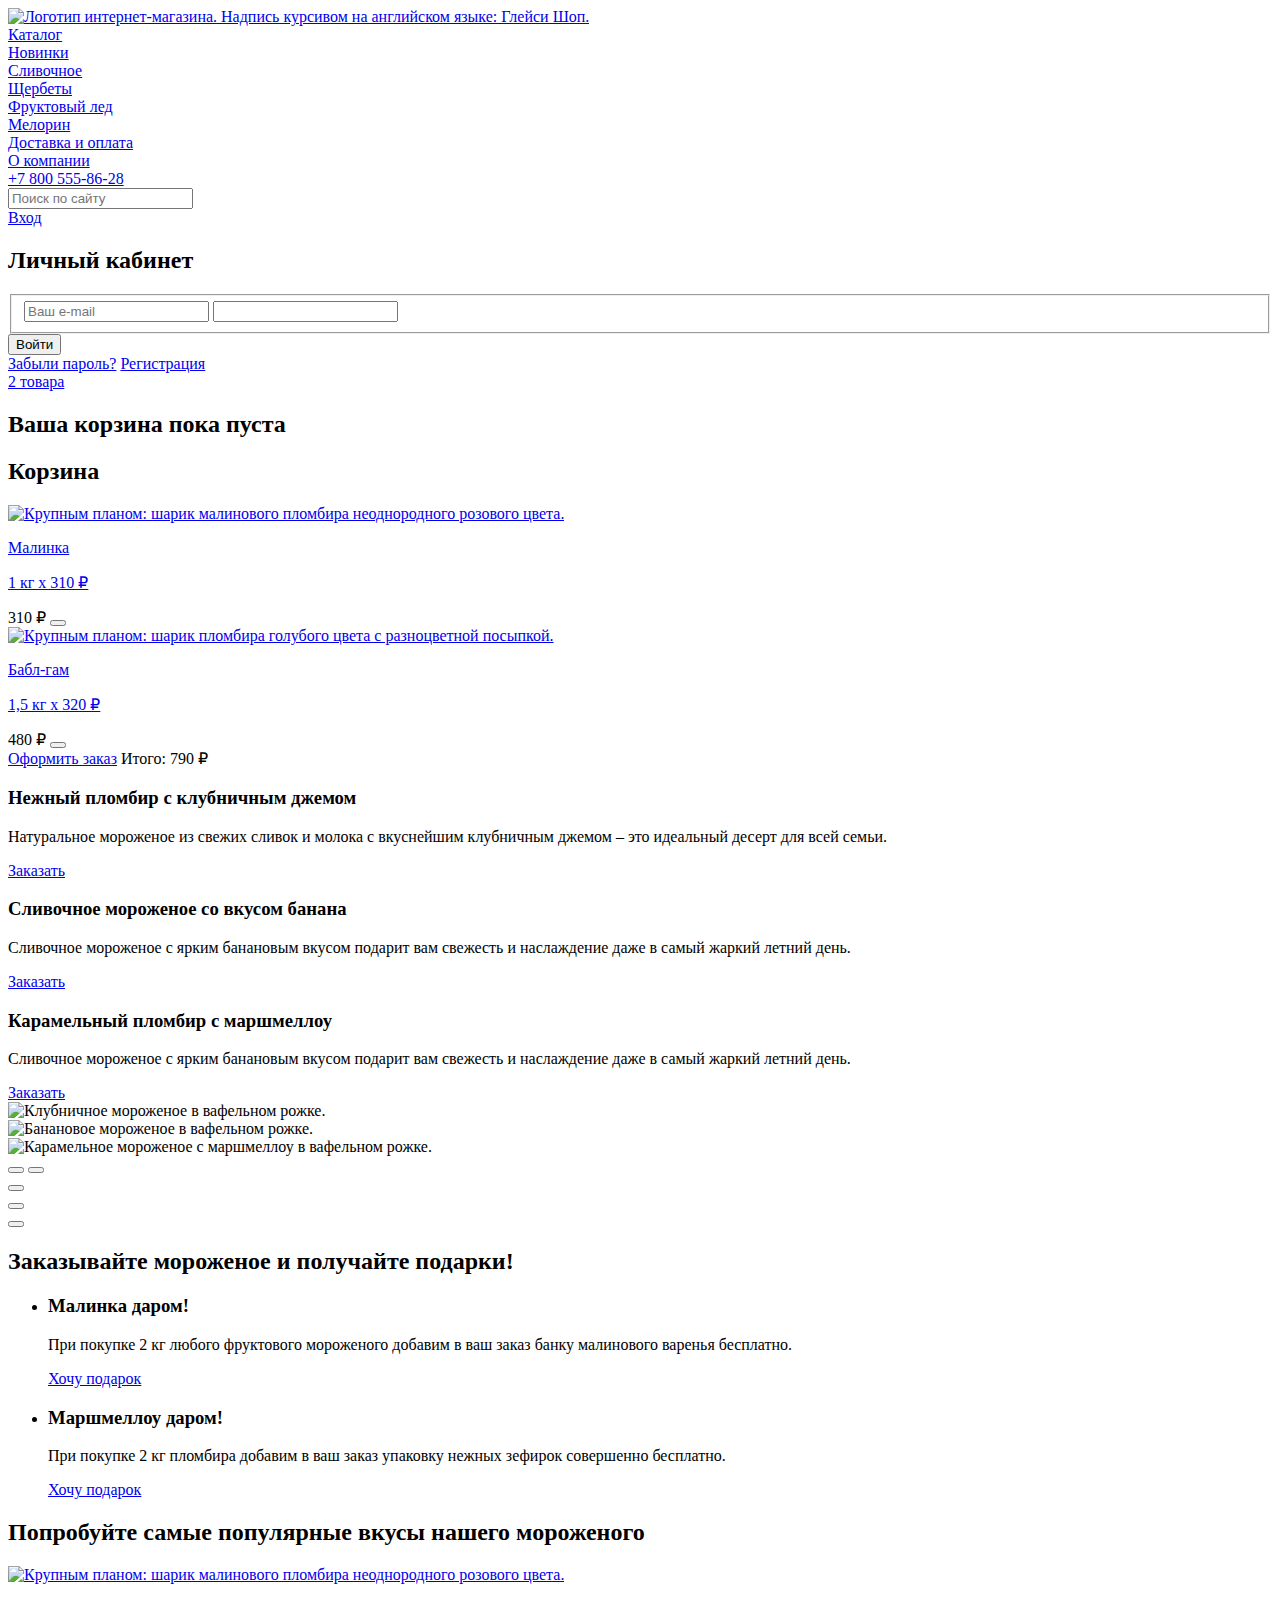
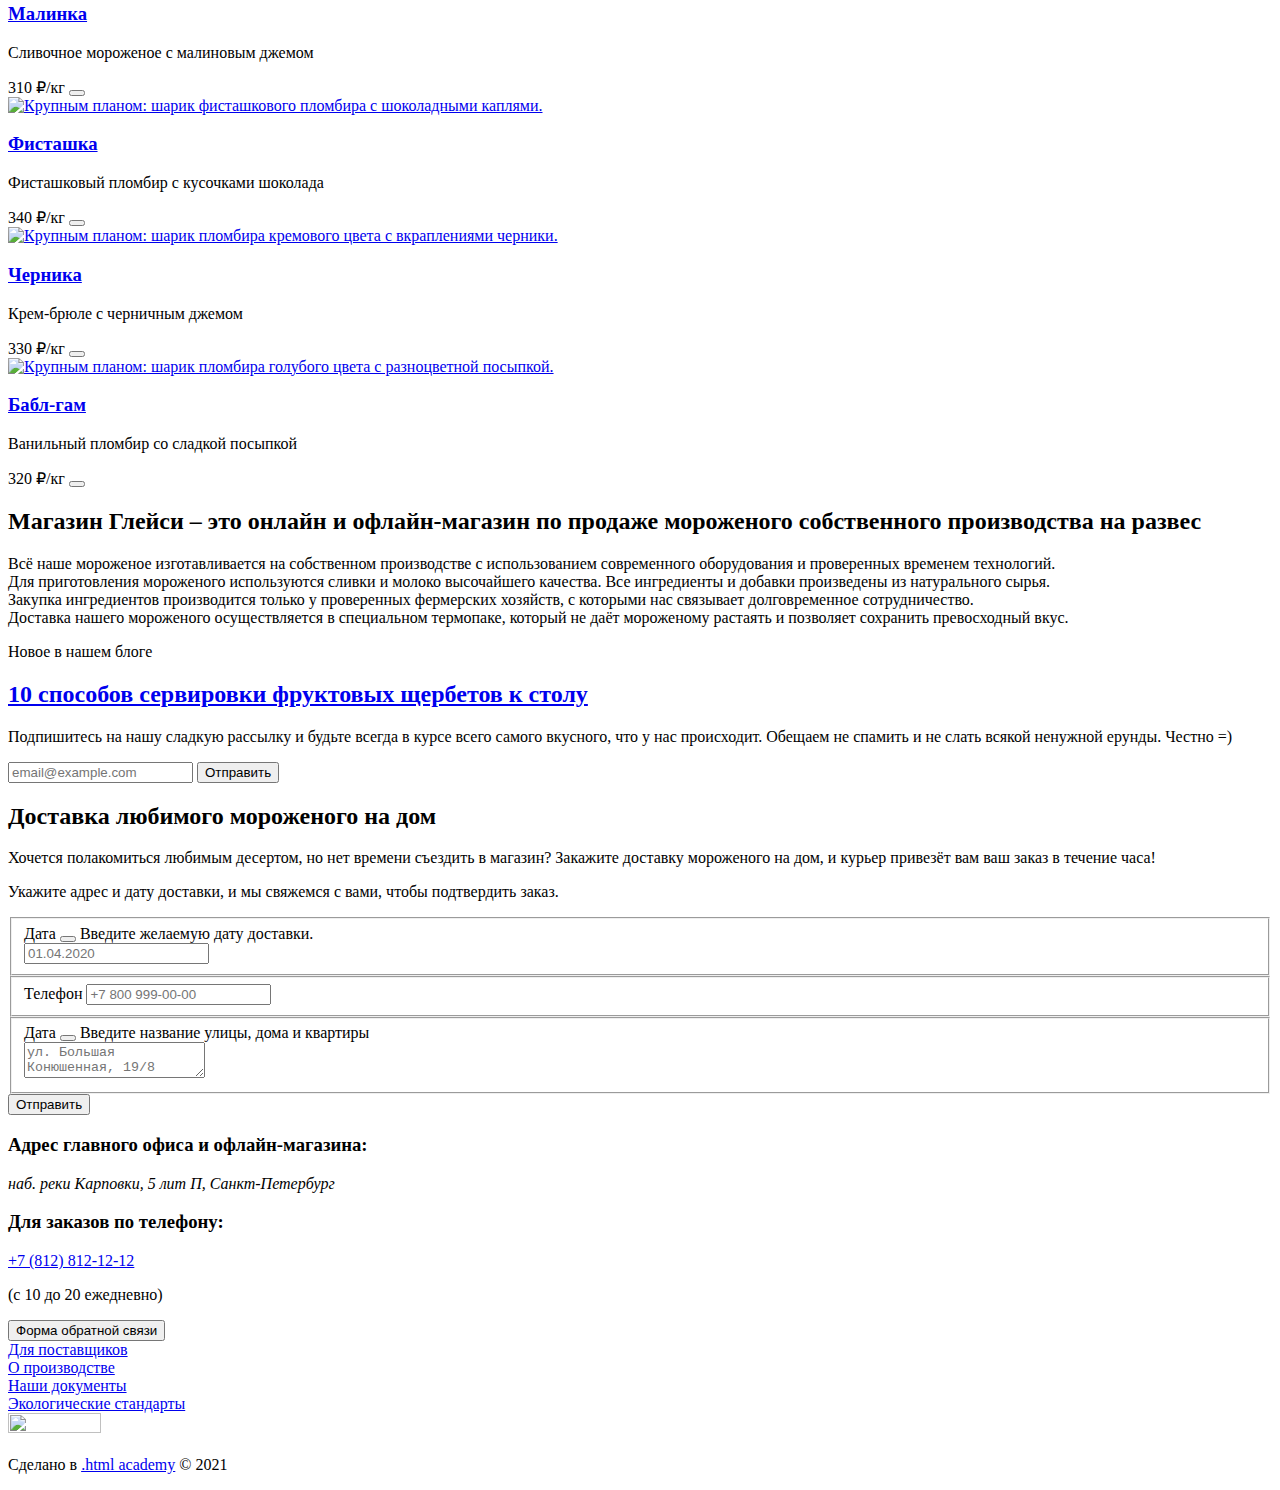
==== commit fe566cb1: "Подключает стилевой файл" ====
--- a/index.html
+++ b/index.html
@@ -3,6 +3,9 @@
   <head>
     <meta charset="utf-8">
     <title>Gllacy Shop - Главная</title>
+    <link rel="stylesheet" href="styles/styles.css">
+    <link rel="icon" href="favicon.ico">
+    <link rel="icon" type="image/png" href="images/favicon.png">
   </head>
 
   <body class="page-background-pink">
@@ -10,7 +13,7 @@
       <header class="header">
         <nav class="navigation">
           <a class="logo nav-logo" href="index.html" aria-current="page">
-            <img src="#" width="137" height="56" alt="Логотип интернет-магазина. Надпись курсивом на английском языке: Глейси Шоп.">
+            <img src="images/logo.svg" width="137" height="56" alt="Логотип интернет-магазина. Надпись курсивом на английском языке: Глейси Шоп.">
           </a>
 
           <ul class="nav-list list-reset">
@@ -51,6 +54,7 @@
             <li class="user-menu-item user-menu-item-search">
               <a class="user-menu-link user-menu-link-search" href="#">
                 <span class="visually-hidden">Открыть поиск по сайту.</span>
+                <span class="user-menu-search-img"></span>
               </a>
               <!-- Попап - поиск  -->
               <div class="user-menu-search-wrapper">
@@ -64,6 +68,7 @@
 
             <li class="user-menu-item user-menu-item-login">
               <a class="user-menu-link user-menu-link-login" href="#">
+                <span class="user-menu-login-img"></span>
                 <span>Вход</span>
               </a>
               <!-- Попап - вход  -->
@@ -89,6 +94,7 @@
 
             <li class="user-menu-item user-menu-item-cart">
               <a class="user-menu-link user-menu-link-search" href="#">
+                <span class="user-menu-cart-img"></span>
                 2 товара <span class="visually-hidden">в корзине.</span>
               </a>
               <!-- Попап - вход  -->
@@ -104,7 +110,7 @@
                     <li class="cart-item">
                       <a class="cart-item-link" href="#">
                         <div class="cart-item-img">
-                          <img src="#" width="46" height="46" alt="Крупным планом: шарик малинового пломбира неоднородного розового цвета.">
+                          <img src="images/products/raspberry.png" width="46" height="46" alt="Крупным планом: шарик малинового пломбира неоднородного розового цвета.">
                         </div>
                         <p class="cart-item-title">Малинка</p>
                         <p class="cart-item-desc">1&nbsp;кг&nbsp;х&nbsp;310&nbsp;₽</p>
@@ -117,7 +123,7 @@
                     <li class="cart-item">
                       <a class="cart-item-link" href="#">
                         <div class="cart-item-img">
-                          <img src="#" width="46" height="46" alt="Крупным планом: шарик пломбира голубого цвета с разноцветной посыпкой.">
+                          <img src="images/products/bubble-gum.png" width="46" height="46" alt="Крупным планом: шарик пломбира голубого цвета с разноцветной посыпкой.">
                         </div>
                         <p class="cart-item-title">Бабл-гам</p>
                         <p class="cart-item-desc">1,5&nbsp;кг&nbsp;х&nbsp;320&nbsp;₽</p>
@@ -140,7 +146,7 @@
         </nav>
       </header>
 
-      <main>
+      <main class="main">
         <section class="hero">
           <h1 class="visually-hidden">Интернет-магазин мороженого "Глейси".</h1>
           <!-- Слайдер -->
@@ -175,22 +181,24 @@
                 <!-- Картинки -->
                 <div class="slider-images">
                   <div class="slider-img slider-img-active">
-                    <img src="#" width="312" height="507" alt="Клубничное мороженое в вафельном рожке.">
+                    <img src="images/slider/strawberry-cone.png" width="312" height="507" alt="Клубничное мороженое в вафельном рожке.">
                   </div>
                   <div class="slider-img">
-                    <img src="#" width="66" height="150" alt="Банановое мороженое в вафельном рожке.">
+                    <img src="images/slider/banana-cone.png" width="66" height="150" alt="Банановое мороженое в вафельном рожке.">
                   </div>
                   <div class="slider-img">
-                    <img src="#" width="66" height="150" alt="Карамельное мороженое с маршмеллоу в вафельном рожке.">
+                    <img src="images/slider/caramel-cone.png" width="66" height="150" alt="Карамельное мороженое с маршмеллоу в вафельном рожке.">
                   </div>
                 </div>
                 <!-- Стрелки -->
                 <div class="slider-arrows">
                   <button class="slider-arrow slider-prev" type="button">
                     <span class="visually-hidden">Предыдущий товар.</span>
+                    <span class="slider-arrow-img"></span>
                   </button>
                   <button class="slider-arrow slider-next" type="button">
                     <span class="visually-hidden">Следующий товар.</span>
+                    <span class="slider-arrow-img"></span>
                   </button>
                 </div>
               </div>
@@ -258,7 +266,7 @@
           <ul class="product-card-list list-reset">
             <li class="product-card">
               <a class="product-card-img" href="#">
-                <img src="#" width="168" height="168" alt="Крупным планом: шарик малинового пломбира неоднородного розового цвета.">
+                <img src="images/products/raspberry.png" width="168" height="168" alt="Крупным планом: шарик малинового пломбира неоднородного розового цвета.">
               </a>
               <a class="product-card-link" href="#">
                 <h3 class="product-card-title">Малинка</h3>
@@ -266,13 +274,14 @@
               <p class="product-card-desc desc">Сливочное мороженое с малиновым джемом</p>
               <span class="product-card-price">310&nbsp;₽/кг</span>
               <button class="product-card-button" type="button">
+                <span class="product-card-button-cart"></span>
                 <span class="visually-hidden">Добавить в корзину.</span>
               </button>
             </li>
 
             <li class="product-card">
               <a class="product-card-img" href="#">
-                <img src="#" width="168" height="168" alt="Крупным планом: шарик фисташкового пломбира с шоколадными каплями.">
+                <img src="images/products/pistachio.png" width="168" height="168" alt="Крупным планом: шарик фисташкового пломбира с шоколадными каплями.">
               </a>
               <a class="product-card-link" href="#">
                 <h3 class="product-card-title">Фисташка</h3>
@@ -280,13 +289,14 @@
               <p class="product-card-desc desc">Фисташковый пломбир с кусочками шоколада</p>
               <span class="product-card-price">340&nbsp;₽/кг</span>
               <button class="product-card-button" type="button">
+                <span class="product-card-button-cart"></span>
                 <span class="visually-hidden">Добавить в корзину.</span>
               </button>
             </li>
 
             <li class="product-card">
               <a class="product-card-img" href="#">
-                <img src="#" width="168" height="168" alt="Крупным планом: шарик пломбира кремового цвета с вкраплениями черники.">
+                <img src="images/products/blueberry.png" width="168" height="168" alt="Крупным планом: шарик пломбира кремового цвета с вкраплениями черники.">
               </a>
               <a class="product-card-link" href="#">
                 <h3 class="product-card-title">Черника</h3>
@@ -294,13 +304,14 @@
               <p class="product-card-desc desc">Крем-брюле с черничным джемом</p>
               <span class="product-card-price">330&nbsp;₽/кг</span>
               <button class="product-card-button" type="button">
+                <span class="product-card-button-cart"></span>
                 <span class="visually-hidden">Добавить в корзину.</span>
               </button>
             </li>
 
             <li class="product-card">
               <a class="product-card-img" href="#">
-                <img src="#" width="168" height="168" alt="Крупным планом: шарик пломбира голубого цвета с разноцветной посыпкой.">
+                <img src="images/products/bubble-gum.png" width="168" height="168" alt="Крупным планом: шарик пломбира голубого цвета с разноцветной посыпкой.">
               </a>
               <a class="product-card-link" href="#">
                 <h3 class="product-card-title">Бабл-гам</h3>
@@ -308,6 +319,7 @@
               <p class="product-card-desc desc">Ванильный пломбир со сладкой посыпкой</p>
               <span class="product-card-price">320&nbsp;₽/кг</span>
               <button class="product-card-button" type="button">
+                <span class="product-card-button-cart"></span>
                 <span class="visually-hidden">Добавить в корзину.</span>
               </button>
             </li>
@@ -439,7 +451,9 @@
 
         <section>
           <h2 class="visually-hidden">Авторы сайта.</h2>
-          <a class="madeby-logo" href="https://htmlacademy.ru/" target="_blank" aria-label="Логотип HTMLAcademy."></a>
+          <a class="madeby-logo" href="https://htmlacademy.ru/" target="_blank" aria-label="Логотип HTMLAcademy.">
+            <img src="images/madeby-logo.svg" width="93" height="27" alt="">
+          </a>
           <p class="madeby-desc">Сделано в <a class="madeby-link" href="https://htmlacademy.ru/">.html academy</a> &#169; 2021</p>
         </section>
       </footer>
--- a/styles/styles.css
+++ b/styles/styles.css
@@ -0,0 +1,30 @@
+*,
+*::before,
+*::after {
+  box-sizing: border-box;
+}
+
+img {
+  max-width: 100%;
+  height: auto;
+
+  object-fit: cover;
+}
+
+.visually-hidden {
+  position: absolute;
+  width: 1px;
+  height: 1px;
+  margin: -1px;
+  padding: 0;
+  border: 0;
+  clip: rect(0 0 0 0);
+  overflow: hidden;
+}
+
+.list-reset {
+  margin: 0;
+  padding: 0;
+  list-style: none;
+}
+
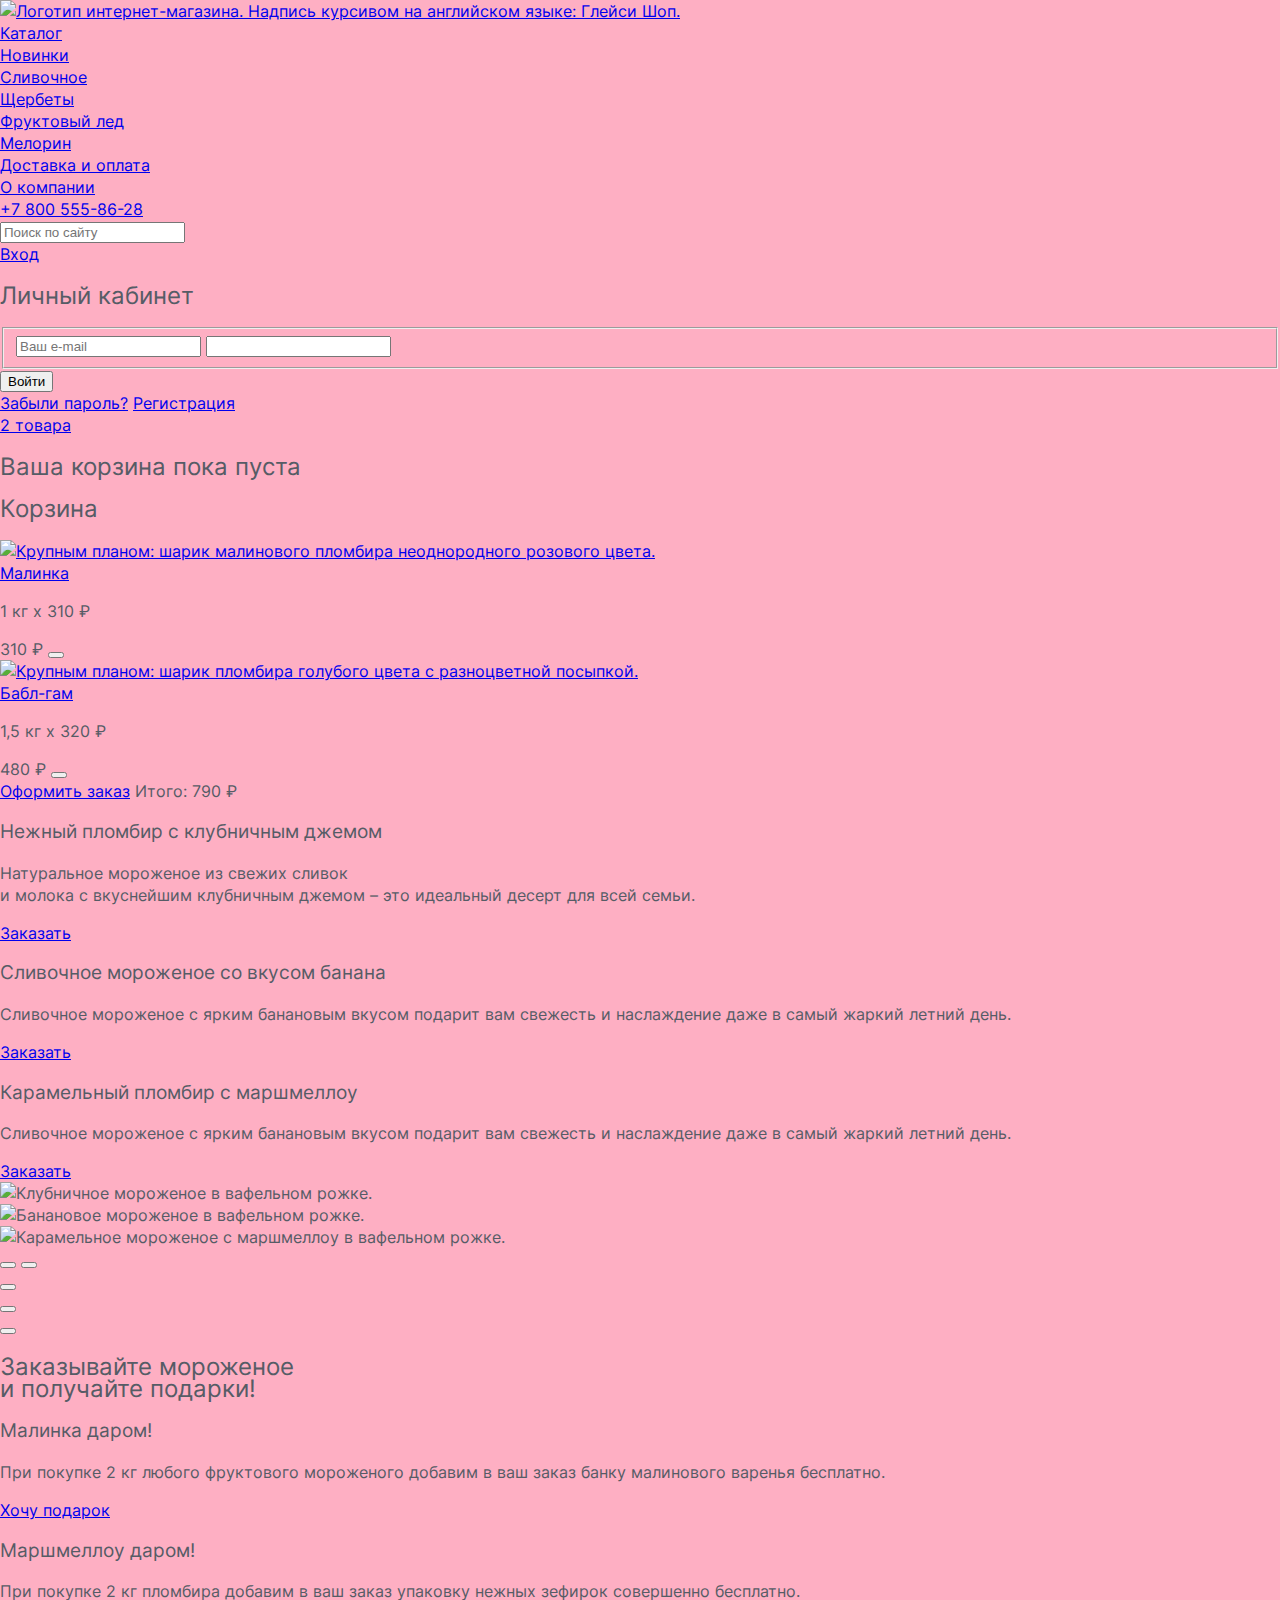
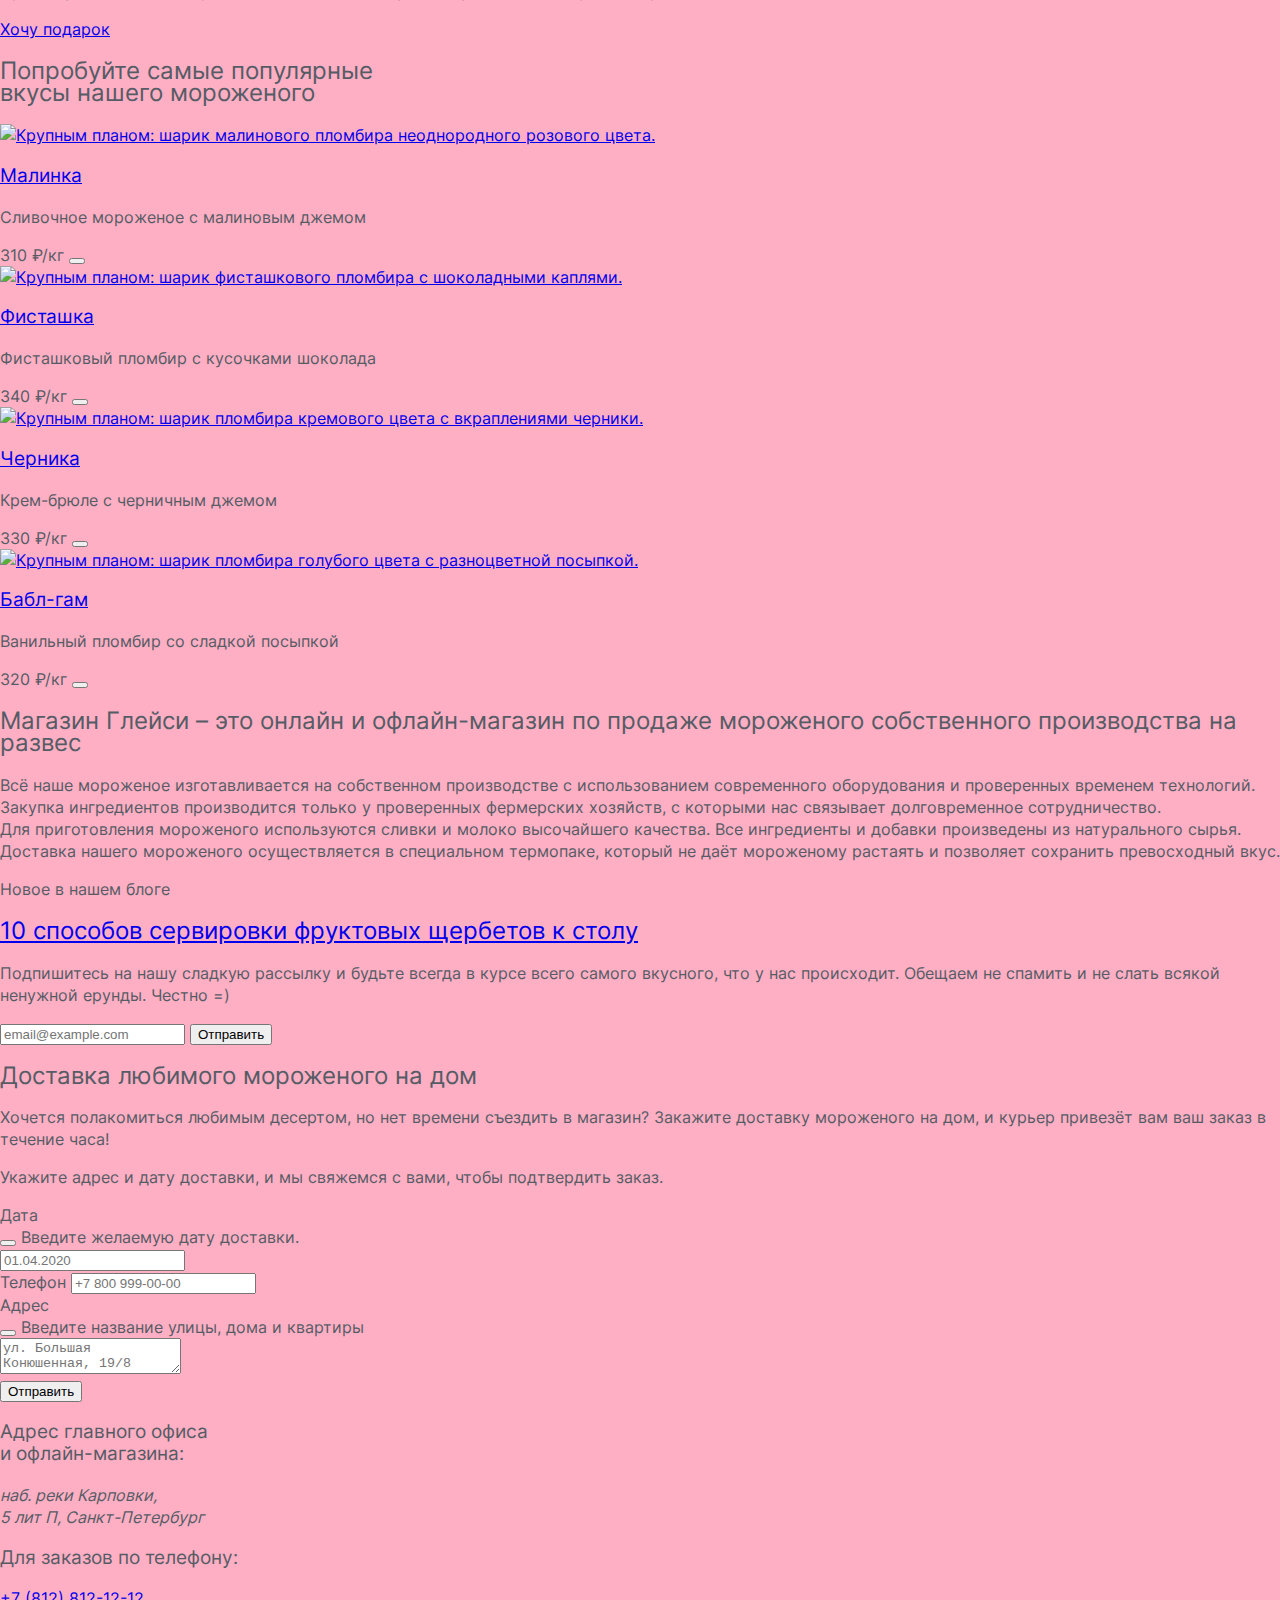
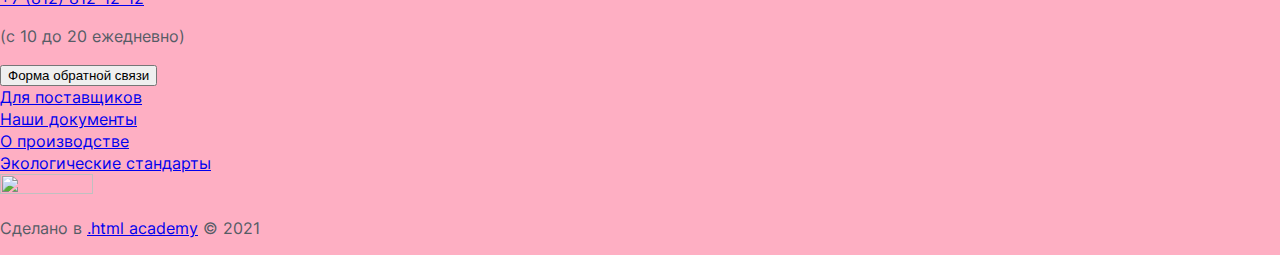
==== commit 0083ef8f: "Исправляет разметку всех страниц" ====
--- a/index.html
+++ b/index.html
@@ -4,6 +4,7 @@
     <meta charset="utf-8">
     <title>Gllacy Shop - Главная</title>
     <link rel="stylesheet" href="styles/styles.css">
+
     <link rel="icon" href="favicon.ico">
     <link rel="icon" type="image/png" href="images/favicon.png">
   </head>
@@ -11,38 +12,40 @@
   <body class="page-background-pink">
     <div class="container">
       <header class="header">
-        <nav class="navigation">
+        <nav class="nav">
           <a class="logo nav-logo" href="index.html" aria-current="page">
             <img src="images/logo.svg" width="137" height="56" alt="Логотип интернет-магазина. Надпись курсивом на английском языке: Глейси Шоп.">
           </a>
 
           <ul class="nav-list list-reset">
-            <li class="nav-item nav-item-catalog popup">
+            <li class="nav-item popup-control">
               <a class="nav-link nav-link-catalog" href="#">Каталог</a>
               <!-- Попап - каталог -->
-              <div class="nav-catalog-wrapper">
-                <ul class="nav-dropdown list-reset">
-                  <li class="nav-dropdown-item">
-                    <a class="nav-dropdown-link" href="#">Новинки</a>
+              <div class="catalog-popup popup">
+                <ul class="catalog-popup-list list-reset">
+                  <li class="catalog-popup-item">
+                    <a class="catalog-popup-link" href="#">Новинки</a>
                   </li>
-                  <li class="nav-dropdown-item">
-                    <a class="nav-dropdown-link" href="catalog.html">Сливочное</a>
+                  <li class="catalog-popup-item">
+                    <a class="catalog-popup-link" href="catalog.html">Сливочное</a>
                   </li>
-                  <li class="nav-dropdown-item">
-                    <a class="nav-dropdown-link" href="#">Щербеты</a>
+                  <li class="catalog-popup-item">
+                    <a class="catalog-popup-link" href="#">Щербеты</a>
                   </li>
-                  <li class="nav-dropdown-item">
-                    <a class="nav-dropdown-link" href="#">Фруктовый лед</a>
+                  <li class="catalog-popup-item">
+                    <a class="catalog-popup-link" href="#">Фруктовый лед</a>
                   </li>
-                  <li class="nav-dropdown-item">
-                    <a class="nav-dropdown-link" href="#">Мелорин</a>
+                  <li class="catalog-popup-item">
+                    <a class="catalog-popup-link" href="#">Мелорин</a>
                   </li>
                 </ul>
               </div>
             </li>
+
             <li class="nav-item">
               <a class="nav-link" href="#">Доставка и оплата</a>
             </li>
+
             <li class="nav-item">
               <a class="nav-link" href="#">О компании</a>
             </li>
@@ -51,13 +54,13 @@
           <a class="nav-phone" href="tel:+78005558628">+7 800 555-86-28</a>
 
           <ul class="user-menu list-reset">
-            <li class="user-menu-item user-menu-item-search">
+            <li class="user-menu-item popup-control">
               <a class="user-menu-link user-menu-link-search" href="#">
                 <span class="visually-hidden">Открыть поиск по сайту.</span>
-                <span class="user-menu-search-img"></span>
+                <span class="user-menu-search-icon user-menu-icon"></span>
               </a>
               <!-- Попап - поиск  -->
-              <div class="user-menu-search-wrapper">
+              <div class="search-popup popup">
                 <form class="search-form" action="https://echo.htmlacademy.ru/" method="get">
                   <label class="visually-hidden" for="header-search-field">Форма поиска.</label>
                   <input class="search-field input-field" type="search" name="search-field" id="header-search-field" placeholder="Поиск по сайту">
@@ -66,14 +69,14 @@
               </div>
             </li>
 
-            <li class="user-menu-item user-menu-item-login">
-              <a class="user-menu-link user-menu-link-login" href="#">
-                <span class="user-menu-login-img"></span>
+            <li class="user-menu-item popup-control">
+              <a class="user-menu-link" href="#">
+                <span class="user-menu-login-icon user-menu-icon"></span>
                 <span>Вход</span>
               </a>
               <!-- Попап - вход  -->
-              <div class="user-menu-login-wrapper">
-                <h2 class="login-form-title title title-small">Личный кабинет</h2>
+              <div class="login-popup popup">
+                <h2 class="login-form-title title-small">Личный кабинет</h2>
                 <form class="login-form" action="https://echo.htmlacademy.ru/" method="get">
                   <fieldset class="login-form-group">
                     <label class="visually-hidden" for="login-email-field">Введите логин.</label>
@@ -92,42 +95,45 @@
               </div>
             </li>
 
-            <li class="user-menu-item user-menu-item-cart">
-              <a class="user-menu-link user-menu-link-search" href="#">
-                <span class="user-menu-cart-img"></span>
+            <li class="user-menu-item popup-control">
+              <a class="user-menu-link user-menu-link-cart" href="#">
+                <span class="user-menu-cart-icon user-menu-icon"></span>
                 2 товара <span class="visually-hidden">в корзине.</span>
               </a>
-              <!-- Попап - вход  -->
-              <div class="user-menu-cart-wrapper">
+              <!-- Попап - корзина -->
+              <!-- cart-popup-full показывает наполненную корзину -->
+              <!-- cart-popup-empty показывает пустую корзину -->
+              <div class="cart-popup cart-popup-full popup">
                 <div class="cart-content cart-content-empty">
-                  <h2 class="cart-title title title-small">Ваша корзина пока пуста</h2>
+                  <h2 class="cart-title title-small">Ваша корзина пока пуста</h2>
                 </div>
 
                 <div class="cart-content cart-content-full">
-                  <h2 class="cart-title title title-small">Корзина</h2>
+                  <h2 class="cart-title title-small">Корзина</h2>
 
                   <ul class="cart-list list-reset">
                     <li class="cart-item">
-                      <a class="cart-item-link" href="#">
-                        <div class="cart-item-img">
-                          <img src="images/products/raspberry.png" width="46" height="46" alt="Крупным планом: шарик малинового пломбира неоднородного розового цвета.">
-                        </div>
-                        <p class="cart-item-title">Малинка</p>
+                      <a class="cart-item-img" href="#">
+                        <img src="images/products/raspberry.png" width="46" height="46" alt="Крупным планом: шарик малинового пломбира неоднородного розового цвета.">
+                      </a>
+                      <div class="cart-item-info">
+                        <a class="cart-item-link" href="#">Малинка</a>
                         <p class="cart-item-desc">1&nbsp;кг&nbsp;х&nbsp;310&nbsp;₽</p>
-                      </a>
+                      </div>
                       <span class="cart-item-price">310&nbsp;₽</span>
                       <button class="cart-item-button" type="button">
                         <span class="visually-hidden">Удалить из корзины.</span>
                       </button>
                     </li>
+
                     <li class="cart-item">
-                      <a class="cart-item-link" href="#">
-                        <div class="cart-item-img">
-                          <img src="images/products/bubble-gum.png" width="46" height="46" alt="Крупным планом: шарик пломбира голубого цвета с разноцветной посыпкой.">
-                        </div>
-                        <p class="cart-item-title">Бабл-гам</p>
+                      <a class="cart-item-img" href="#">
+                        <img src="images/products/bubble-gum.png" width="46" height="46" alt="Крупным планом: шарик пломбира голубого цвета с разноцветной посыпкой.">
+                      </a>
+                      <div class="cart-item-info">
+                        <a class="cart-item-link" href="#">Бабл-гам</a>
                         <p class="cart-item-desc">1,5&nbsp;кг&nbsp;х&nbsp;320&nbsp;₽</p>
-                      </a>
+                      </div>
                       <span class="cart-item-price">480&nbsp;₽</span>
                       <button class="cart-item-button" type="button">
                         <span class="visually-hidden">Удалить из корзины.</span>
@@ -146,123 +152,121 @@
         </nav>
       </header>
 
-      <main class="main">
+      <main class="main main-index">
         <section class="hero">
-          <h1 class="visually-hidden">Интернет-магазин мороженого "Глейси".</h1>
+          <h1 class="visually-hidden">Интернет-магазин мороженого "Глейси Шоп".</h1>
           <!-- Слайдер -->
           <div class="slider">
             <h2 class="visually-hidden">Промо-слайдер.</h2>
-
-            <div class="slider-wrapper">
-              <!-- Слайды -->
-              <ul class="slider-content-list list-reset">
-                <!-- Слайд с текстом -->
-                <li class="slider-content-item slider-content-item-active">
-                  <h3 class="slider-title title">Нежный пломбир с клубничным джемом</h3>
-                  <p class="slider-desc">Натуральное мороженое из свежих сливок и молока с вкуснейшим клубничным джемом – это идеальный десерт для всей семьи.</p>
-                  <a class="slider-button button" href="#">Заказать</a>
-                </li>
-                <!-- Слайд с текстом -->
-                <li class="slider-content-item slider-content-item-active">
-                  <h3 class="slider-title title">Сливочное мороженое со вкусом банана</h3>
-                  <p class="slider-desc">Сливочное мороженое с ярким банановым вкусом подарит вам свежесть и наслаждение даже в самый жаркий летний день.</p>
-                  <a class="slider-button button" href="#">Заказать</a>
-                </li>
-                <!-- Слайд с текстом -->
-                <li class="slider-content-item slider-content-item-active">
-                  <h3 class="slider-title title">Карамельный пломбир с маршмеллоу</h3>
-                  <p class="slider-desc">Сливочное мороженое с ярким банановым вкусом подарит вам свежесть и наслаждение даже в самый жаркий летний день.</p>
-                  <a class="slider-button button" href="#">Заказать</a>
-                </li>
-              </ul>
-
-              <!-- Управление слайдером -->
-              <div class="slider-control">
-                <!-- Картинки -->
-                <div class="slider-images">
-                  <div class="slider-img slider-img-active">
-                    <img src="images/slider/strawberry-cone.png" width="312" height="507" alt="Клубничное мороженое в вафельном рожке.">
-                  </div>
-                  <div class="slider-img">
-                    <img src="images/slider/banana-cone.png" width="66" height="150" alt="Банановое мороженое в вафельном рожке.">
-                  </div>
-                  <div class="slider-img">
-                    <img src="images/slider/caramel-cone.png" width="66" height="150" alt="Карамельное мороженое с маршмеллоу в вафельном рожке.">
-                  </div>
-                </div>
-                <!-- Стрелки -->
-                <div class="slider-arrows">
-                  <button class="slider-arrow slider-prev" type="button">
-                    <span class="visually-hidden">Предыдущий товар.</span>
-                    <span class="slider-arrow-img"></span>
-                  </button>
-                  <button class="slider-arrow slider-next" type="button">
-                    <span class="visually-hidden">Следующий товар.</span>
-                    <span class="slider-arrow-img"></span>
-                  </button>
-                </div>
-              </div>
-
-              <!-- Буллеты -->
-              <ol class="slider-bullets list-reset">
-                <li>
-                  <button class="slider-bullet slider-bullet-current" type="button">
-                    <span class="visually-hidden">Первый товар.</span>
-                  </button>
-                </li>
-                <li>
-                  <button class="slider-bullet" type="button">
-                    <span class="visually-hidden">Второй товар.</span>
-                  </button>
-                </li>
-                <li>
-                  <button class="slider-bullet" type="button">
-                    <span class="visually-hidden">Третий товар.</span>
-                  </button>
-                </li>
-              </ol>
+            <!-- Слайды -->
+            <ul class="slider-content-list list-reset">
+              <!-- Слайд с текстом -->
+              <li class="slider-content-item slider-content-item-active">
+                <h3 class="slider-title">Нежный пломбир с&nbsp;клубничным джемом</h3>
+                <p class="slider-desc">Натуральное мороженое из свежих сливок <br>и молока с вкуснейшим клубничным джемом – это идеальный десерт для всей семьи.</p>
+                <a class="slider-button button" href="#">Заказать</a>
+              </li>
+              <!-- Слайд с текстом -->
+              <li class="slider-content-item">
+                <h3 class="slider-title">Сливочное мороженое со вкусом банана</h3>
+                <p class="slider-desc">Сливочное мороженое с ярким банановым вкусом подарит вам свежесть и наслаждение даже в самый жаркий летний день.</p>
+                <a class="slider-button button" href="#">Заказать</a>
+              </li>
+              <!-- Слайд с текстом -->
+              <li class="slider-content-item">
+                <h3 class="slider-title">Карамельный пломбир с маршмеллоу</h3>
+                <p class="slider-desc">Сливочное мороженое с ярким банановым вкусом подарит вам свежесть и наслаждение даже в самый жаркий летний день.</p>
+                <a class="slider-button button" href="#">Заказать</a>
+              </li>
+            </ul>
+            <!-- Управление слайдером -->
+            <div class="slider-control">
+              <!-- Картинки -->
+              <div class="slider-images">
+                <div class="slider-img slider-img-active">
+                  <img src="images/slider/strawberry-cone.png" width="312" height="507" alt="Клубничное мороженое в вафельном рожке.">
+                </div>
+                <div class="slider-img">
+                  <img src="images/slider/banana-cone.png" width="100" height="150" alt="Банановое мороженое в вафельном рожке.">
+                </div>
+                <div class="slider-img">
+                  <img src="images/slider/caramel-cone.png" width="100" height="150" alt="Карамельное мороженое с маршмеллоу в вафельном рожке.">
+                </div>
+              </div>
+              <!-- Стрелки -->
+              <div class="slider-arrows">
+                <button class="slider-arrow slider-prev" type="button">
+                  <span class="visually-hidden">Предыдущий товар.</span>
+                  <span class="slider-arrow-icon"></span>
+                </button>
+                <button class="slider-arrow slider-next" type="button">
+                  <span class="visually-hidden">Следующий товар.</span>
+                  <span class="slider-arrow-icon"></span>
+                </button>
+              </div>
             </div>
+            <!-- Буллеты -->
+            <ol class="slider-bullets list-reset">
+              <li>
+                <button class="slider-bullet slider-bullet-current" type="button">
+                  <span class="visually-hidden">Первый товар.</span>
+                </button>
+              </li>
+              <li>
+                <button class="slider-bullet" type="button">
+                  <span class="visually-hidden">Второй товар.</span>
+                </button>
+              </li>
+              <li>
+                <button class="slider-bullet" type="button">
+                  <span class="visually-hidden">Третий товар.</span>
+                </button>
+              </li>
+            </ol>
           </div>
 
           <ul class="hero-socials socials list-reset">
             <li class="socials-item">
               <a class="socials-link" href="https://t.me/htmlacademy">
                 <span class="visually-hidden">Телеграм.</span>
+                <span class="socials-icon socials-icon-telegram"></span>
               </a>
             </li>
             <li class="socials-item">
               <a class="socials-link" href="https://vk.com/htmlacademy">
                 <span class="visually-hidden">ВКонтакте.</span>
+                <span class="socials-icon socials-icon-vk"></span>
               </a>
             </li>
             <li class="socials-item">
               <a class="socials-link" href="https://www.youtube.com/user/htmlacademyru">
                 <span class="visually-hidden" lang="en">YouTube.</span>
+                <span class="socials-icon socials-icon-youtube"></span>
               </a>
             </li>
           </ul>
         </section>
 
         <section class="specials">
-          <h2 class="specials-title title">Заказывайте мороженое и получайте подарки!</h2>
-
-          <ul class="special-offer-list">
-            <li class="special-offer">
-              <h3 class="special-offer-title title title-small">Малинка даром!</h3>
-              <p class="special-offer-desc desc">При покупке 2 кг любого фруктового мороженого добавим в ваш заказ банку малинового варенья бесплатно.</p>
+          <h2 class="specials-title title">Заказывайте мороженое <br>и получайте подарки!</h2>
+
+          <ul class="special-offer-list list-reset">
+            <li class="special-offer special-offer-raspberry">
+              <h3 class="special-offer-title title-small">Малинка даром!</h3>
+              <p class="special-offer-desc">При покупке 2 кг любого фруктового мороженого добавим в ваш заказ банку малинового варенья бесплатно.</p>
               <a class="special-offer-button button" href="#">Хочу подарок</a>
             </li>
 
-            <li class="special-offer">
-              <h3 class="special-offer-title title title-small">Маршмеллоу даром!</h3>
-              <p class="special-offer-desc desc">При покупке 2 кг пломбира добавим в ваш заказ упаковку нежных зефирок совершенно бесплатно.</p>
+            <li class="special-offer special-offer-marshmallow">
+              <h3 class="special-offer-title title-small">Маршмеллоу даром!</h3>
+              <p class="special-offer-desc">При покупке 2 кг пломбира добавим в&nbsp;ваш заказ упаковку нежных зефирок совершенно бесплатно.</p>
               <a class="special-offer-button button" href="#">Хочу подарок</a>
             </li>
           </ul>
         </section>
 
         <section class="products">
-          <h2 class="products-title title">Попробуйте самые популярные вкусы нашего мороженого</h2>
+          <h2 class="products-title title">Попробуйте самые популярные <br>вкусы нашего мороженого</h2>
           <ul class="product-card-list list-reset">
             <li class="product-card">
               <a class="product-card-img" href="#">
@@ -271,12 +275,14 @@
               <a class="product-card-link" href="#">
                 <h3 class="product-card-title">Малинка</h3>
               </a>
-              <p class="product-card-desc desc">Сливочное мороженое с малиновым джемом</p>
-              <span class="product-card-price">310&nbsp;₽/кг</span>
-              <button class="product-card-button" type="button">
-                <span class="product-card-button-cart"></span>
-                <span class="visually-hidden">Добавить в корзину.</span>
-              </button>
+              <p class="product-card-desc">Сливочное мороженое с малиновым джемом</p>
+              <div class="product-card-row">
+                <span class="product-card-price">310&nbsp;₽/кг</span>
+                <button class="product-card-button" type="button">
+                  <span class="product-card-button-icon"></span>
+                  <span class="visually-hidden">Добавить в корзину.</span>
+                </button>
+              </div>
             </li>
 
             <li class="product-card">
@@ -286,12 +292,14 @@
               <a class="product-card-link" href="#">
                 <h3 class="product-card-title">Фисташка</h3>
               </a>
-              <p class="product-card-desc desc">Фисташковый пломбир с кусочками шоколада</p>
-              <span class="product-card-price">340&nbsp;₽/кг</span>
-              <button class="product-card-button" type="button">
-                <span class="product-card-button-cart"></span>
-                <span class="visually-hidden">Добавить в корзину.</span>
-              </button>
+              <p class="product-card-desc">Фисташковый пломбир с кусочками шоколада</p>
+              <div class="product-card-row">
+                <span class="product-card-price">340&nbsp;₽/кг</span>
+                <button class="product-card-button" type="button">
+                  <span class="product-card-button-icon"></span>
+                  <span class="visually-hidden">Добавить в корзину.</span>
+                </button>
+              </div>
             </li>
 
             <li class="product-card">
@@ -301,12 +309,14 @@
               <a class="product-card-link" href="#">
                 <h3 class="product-card-title">Черника</h3>
               </a>
-              <p class="product-card-desc desc">Крем-брюле с черничным джемом</p>
-              <span class="product-card-price">330&nbsp;₽/кг</span>
-              <button class="product-card-button" type="button">
-                <span class="product-card-button-cart"></span>
-                <span class="visually-hidden">Добавить в корзину.</span>
-              </button>
+              <p class="product-card-desc">Крем-брюле с&nbsp;черничным джемом</p>
+              <div class="product-card-row">
+                <span class="product-card-price">330&nbsp;₽/кг</span>
+                <button class="product-card-button" type="button">
+                  <span class="product-card-button-icon"></span>
+                  <span class="visually-hidden">Добавить в корзину.</span>
+                </button>
+              </div>
             </li>
 
             <li class="product-card">
@@ -316,80 +326,92 @@
               <a class="product-card-link" href="#">
                 <h3 class="product-card-title">Бабл-гам</h3>
               </a>
-              <p class="product-card-desc desc">Ванильный пломбир со сладкой посыпкой</p>
-              <span class="product-card-price">320&nbsp;₽/кг</span>
-              <button class="product-card-button" type="button">
-                <span class="product-card-button-cart"></span>
-                <span class="visually-hidden">Добавить в корзину.</span>
-              </button>
+              <p class="product-card-desc">Ванильный пломбир со&nbsp;сладкой посыпкой</p>
+              <div class="product-card-row">
+                <span class="product-card-price">320&nbsp;₽/кг</span>
+                <button class="product-card-button" type="button">
+                  <span class="product-card-button-icon"></span>
+                  <span class="visually-hidden">Добавить в корзину.</span>
+                </button>
+              </div>
             </li>
           </ul>
         </section>
 
         <section class="about">
-          <h2 class="about-title title">Магазин Глейси – это онлайн и офлайн-магазин по продаже мороженого собственного производства на развес</h2>
-          <ul class="about-list list-reset">
-            <li class="about-desc desc">Всё наше мороженое изготавливается на собственном производстве с использованием современного оборудования и проверенных временем технологий.</li>
-            <li class="about-desc desc">Для приготовления мороженого используются сливки и молоко высочайшего качества. Все ингредиенты и добавки произведены из натурального сырья.</li>
-            <li class="about-desc desc">Закупка ингредиентов производится только у проверенных фермерских хозяйств, с которыми нас связывает долговременное сотрудничество.</li>
-            <li class="about-desc desc">Доставка нашего мороженого осуществляется в специальном термопаке, который не даёт мороженому растаять и позволяет сохранить превосходный вкус.</li>
-          </ul>
+          <div class="about-wrapper">
+            <h2 class="about-title title">Магазин Глейси – это онлайн и офлайн-магазин по продаже мороженого собственного производства на развес</h2>
+            <ul class="about-list list-reset">
+              <li class="about-item about-item-production">Всё наше мороженое изготавливается на собственном производстве с использованием современного оборудования и проверенных временем технологий.</li>
+              <li class="about-item about-item-partners">Закупка ингредиентов производится только у&nbsp;проверенных фермерских хозяйств, с которыми нас&nbsp;связывает долговременное сотрудничество.</li>
+              <li class="about-item about-item-ingredients">Для приготовления мороженого используются сливки и молоко высочайшего качества. Все ингредиенты и&nbsp;добавки произведены из натурального сырья.</li>
+              <li class="about-item about-item-temperature">Доставка нашего мороженого осуществляется в специальном термопаке, который не даёт мороженому растаять и позволяет сохранить превосходный вкус.</li>
+            </ul>
+          </div>
         </section>
 
         <div class="blog-subscribe-wrapper">
           <article class="blog">
             <p class="blog-subtitle">Новое в нашем блоге</p>
             <a class="blog-link" href="#">
-              <h2 class="blog-title title">10 способов сервировки фруктовых щербетов к столу</h2>
+              <h2 class="blog-title title-small">10 способов сервировки фруктовых щербетов к&nbsp;столу</h2>
             </a>
           </article>
 
           <section class="subscribe">
-            <h2 class="visually-hidden">Подпишитесь на рассылку.</h2>
-            <p class="subscribe-desc desc">Подпишитесь на нашу сладкую рассылку и будьте всегда в курсе всего самого вкусного, что у нас происходит. Обещаем не спамить и не слать всякой ненужной ерунды. Честно =)</p>
-
-            <form class="subscribe-form" action="https://echo.htmlacademy.ru/" method="post">
-              <label class="visually-hidden" for="subscribe-email">Форма ввода электронной почты.</label>
-              <input class="subscribe-field input-field" type="email" name="email" id="subscribe-email" placeholder="email@example.com" required>
-              <button class="subscribe-button button button-secondary" type="submit">Отправить</button>
-            </form>
-          </section>
+            <div class="subscribe-wrapper">
+              <h2 class="visually-hidden">Подпишитесь на рассылку.</h2>
+              <p class="subscribe-desc">Подпишитесь на нашу сладкую рассылку и будьте всегда в&nbsp;курсе всего самого вкусного, что у нас происходит. Обещаем не спамить и не слать всякой ненужной ерунды. Честно =)</p>
+
+              <form class="subscribe-form" action="https://echo.htmlacademy.ru/" method="post">
+                <label class="visually-hidden" for="subscribe-email">Форма ввода электронной почты.</label>
+                <input class="subscribe-field input-field" type="email" name="email" id="subscribe-email" placeholder="email@example.com" required>
+                <button class="subscribe-button button button-secondary" type="submit">Отправить</button>
+              </form>
+            </div>
+            </section>
         </div>
 
         <section class="delivery">
-          <h2 class="delivery-title title">Доставка любимого мороженого на дом</h2>
-          <p class="delivery-desc desc">Хочется полакомиться любимым десертом, но нет времени съездить в магазин? Закажите доставку мороженого на дом, и курьер привезёт вам ваш заказ в течение часа!</p>
+          <div class="delivery-content">
+            <h2 class="delivery-title title">Доставка любимого мороженого на дом</h2>
+            <p class="delivery-desc">Хочется полакомиться любимым десертом, но&nbsp;нет времени съездить в магазин? Закажите доставку мороженого на дом, и курьер привезёт вам ваш заказ в течение часа!</p>
+          </div>
 
           <div class="delivery-form-wrapper">
-            <p class="delivery-form-desc desc">Укажите адрес и дату доставки, и мы свяжемся с вами, чтобы подтвердить заказ.</p>
+            <p class="delivery-form-desc">Укажите адрес и дату доставки, и мы свяжемся с&nbsp;вами, чтобы подтвердить заказ.</p>
 
             <form class="delivery-form" action="https://echo.htmlacademy.ru/" method="post">
-              <fieldset class="delivery-group">
-                <div class="tooltip-wrapper">
+              <div class="delivery-group">
+                <div class="delivery-group-title">
                   <label class="delivery-label" for="delivery-date">Дата</label>
-                  <button class="tooltip-toggle" type="button">
-                    <span class="visually-hidden">Дополнительная информация.</span>
-                  </button>
-                  <span class="tooltip-text" role="tooltip">Введите желаемую дату доставки.</span>
+                  <div class="tooltip-wrapper">
+                    <button class="tooltip-toggle" type="button">
+                      <span class="visually-hidden">Дополнительная информация.</span>
+                    </button>
+                    <span class="tooltip-text" role="tooltip">Введите желаемую дату доставки.</span>
+                  </div>
                 </div>
                 <input class="delivery-field input-field" type="text" name="delivery-date" id="delivery-date" placeholder="01.04.2020" required>
-              </fieldset>
-
-              <fieldset class="delivery-group">
+              </div>
+
+              <div class="delivery-group">
                 <label class="delivery-label" for="delivery-phone">Телефон</label>
                 <input class="delivery-field input-field" type="tel" name="delivery-phone" id="delivery-phone" placeholder="+7 800 999-00-00" required>
-              </fieldset>
-
-              <fieldset class="delivery-group">
-                <div class="tooltip-wrapper">
-                  <label class="delivery-label" for="delivery-address">Дата</label>
-                  <button class="tooltip-toggle" type="button">
-                    <span class="visually-hidden">Дополнительная информация.</span>
-                  </button>
-                  <span class="tooltip-text" role="tooltip">Введите название улицы, дома и квартиры</span>
-                </div>
-                <textarea class="delivery-field input-field" name="delivery-address" id="delivery-address" placeholder="ул. Большая Конюшенная, 19/8" required></textarea>
-              </fieldset>
+              </div>
+
+              <div class="delivery-group delivery-group-address">
+                <div class="delivery-group-title">
+                  <label class="delivery-label" for="delivery-address">Адрес</label>
+                  <div class="tooltip-wrapper">
+                    <button class="tooltip-toggle" type="button">
+                      <span class="visually-hidden">Дополнительная информация.</span>
+                    </button>
+                    <span class="tooltip-text" role="tooltip">Введите название улицы, дома и квартиры</span>
+                  </div>
+                </div>
+                <textarea class="delivery-field delivery-field-address input-field" name="delivery-address" id="delivery-address" placeholder="ул. Большая Конюшенная, 19/8" required></textarea>
+              </div>
 
               <button class="delivery-button button button-secondary" type="submit">Отправить</button>
             </form>
@@ -399,12 +421,12 @@
         <section class="contacts">
           <div class="contacts-wrapper">
             <h2 class="visually-hidden">Контакты магазина.</h2>
-            <h3 class="contacts-subtitle desc">Адрес главного офиса и офлайн-магазина:</h3>
-            <address class="contacts-address">наб. реки Карповки, 5 лит П, Санкт-Петербург</address>
-            <h3 class="contacts-subtitle desc">Для заказов по телефону:</h3>
+            <h3 class="contacts-subtitle">Адрес главного офиса <br>и офлайн-магазина:</h3>
+            <address class="contacts-address">наб. реки Карповки, <br>5 лит П, Санкт-Петербург</address>
+            <h3 class="contacts-subtitle">Для заказов по телефону:</h3>
             <a class="contacts-phone" href="tel:+78128121212">+7 (812) 812-12-12</a>
             <p class="contacts-info">(с 10 до 20 ежедневно)</p>
-            <button class="contacts-button button button-secondary" type="button">Форма обратной связи</button>
+            <button class="contacts-button button button-secondary open-modal" type="button">Форма обратной связи</button>
           </div>
         </section>
       </main>
@@ -416,16 +438,19 @@
             <li class="socials-item">
               <a class="socials-link" href="https://t.me/htmlacademy">
                 <span class="visually-hidden">Телеграм.</span>
+                <span class="socials-icon socials-icon-telegram"></span>
               </a>
             </li>
             <li class="socials-item">
               <a class="socials-link" href="https://vk.com/htmlacademy">
                 <span class="visually-hidden">ВКонтакте.</span>
+                <span class="socials-icon socials-icon-vk"></span>
               </a>
             </li>
             <li class="socials-item">
               <a class="socials-link" href="https://www.youtube.com/user/htmlacademyru">
                 <span class="visually-hidden" lang="en">YouTube.</span>
+                <span class="socials-icon socials-icon-youtube"></span>
               </a>
             </li>
           </ul>
@@ -438,10 +463,10 @@
               <a class="footer-nav-link footer-nav-link-special" href="#">Для поставщиков</a>
             </li>
             <li class="footer-nav-item">
+              <a class="footer-nav-link" href="#">Наши документы</a>
+            </li>
+            <li class="footer-nav-item">
               <a class="footer-nav-link" href="#">О производстве</a>
-            </li>
-            <li class="footer-nav-item">
-              <a class="footer-nav-link" href="#">Наши документы</a>
             </li>
             <li class="footer-nav-item">
               <a class="footer-nav-link" href="#">Экологические стандарты</a>
@@ -460,20 +485,24 @@
 
       <dialog class="modal-feedback">
         <div class="feedback-wrapper">
-          <h2 class="feedback-title title">Мы обязательно ответим вам!</h2>
+          <h2 class="feedback-title title-small">Мы обязательно ответим вам!</h2>
 
           <form class="feedback-form" action="https://echo.htmlacademy.ru/" method="post">
             <label class="visually-hidden" for="feedback-name"></label>
-            <input class="feedback-field input-field" type="text" name="feedback-name" id="feedback-name" placeholder="Имя и фамилия" required>
+            <input class="input-field" type="text" name="feedback-name" id="feedback-name" placeholder="Имя и фамилия" required>
 
             <label class="visually-hidden" for="feedback-email"></label>
-            <input class="feedback-field input-field" type="email" name="feedback-email" id="feedback-email" placeholder="email@example.com" required>
+            <input class="input-field" type="email" name="feedback-email" id="feedback-email" placeholder="email@example.com" required>
 
             <label class="visually-hidden" for="feedback-topic"></label>
-            <textarea class="feedback-field input-field" name="feedback-topic" id="feedback-topic" placeholder="В свободной форме" required></textarea>
+            <textarea class="feedback-field-topic input-field" name="feedback-topic" id="feedback-topic" placeholder="В свободной форме" required></textarea>
 
             <button class="feedback-button button button-secondary">Отправить</button>
           </form>
+
+          <button class="modal-close-button" type="button">
+            <span class="visually-hidden">Закрыть модальное окно.</span>
+          </button>
         </div>
       </dialog>
     </div>
--- a/styles/styles.css
+++ b/styles/styles.css
@@ -1,7 +1,47 @@
+@font-face {
+  src: url("../fonts/inter-400.woff2") format("woff2");
+  font-family: "Inter";
+  font-style: normal;
+  font-weight: 400;
+  font-display: swap;
+}
+
+@font-face {
+  src: url("../fonts/inter-400.woff2") format("woff2");
+  font-family: "Inter";
+  font-style: normal;
+  font-weight: 700;
+  font-display: swap;
+}
+
+@font-face {
+  src: url("../fonts/inter-400.woff2") format("woff2");
+  font-family: "Inter";
+  font-style: normal;
+  font-weight: 900;
+  font-display: swap;
+}
+
 *,
 *::before,
 *::after {
   box-sizing: border-box;
+}
+
+html, body {
+  height: 100%; /* sticky footer */
+  min-height: 100%; /* sticky footer */
+}
+
+body {
+  margin: 0;
+
+  font-family: "Inter", sans-serif;
+  font-size: 16px;
+  line-height: 22px;
+  color: #565c66;
+
+  background-color: #feafc3;
 }
 
 img {
@@ -9,6 +49,13 @@
   height: auto;
 
   object-fit: cover;
+}
+
+.container {
+  display: flex; /* sticky footer */
+  flex-direction: column; /* sticky footer */
+
+  min-height: 100%; /* sticky footer */
 }
 
 .visually-hidden {
@@ -28,3 +75,6 @@
   list-style: none;
 }
 
+.main {
+  flex-grow: 1; /* sticky footer */
+}
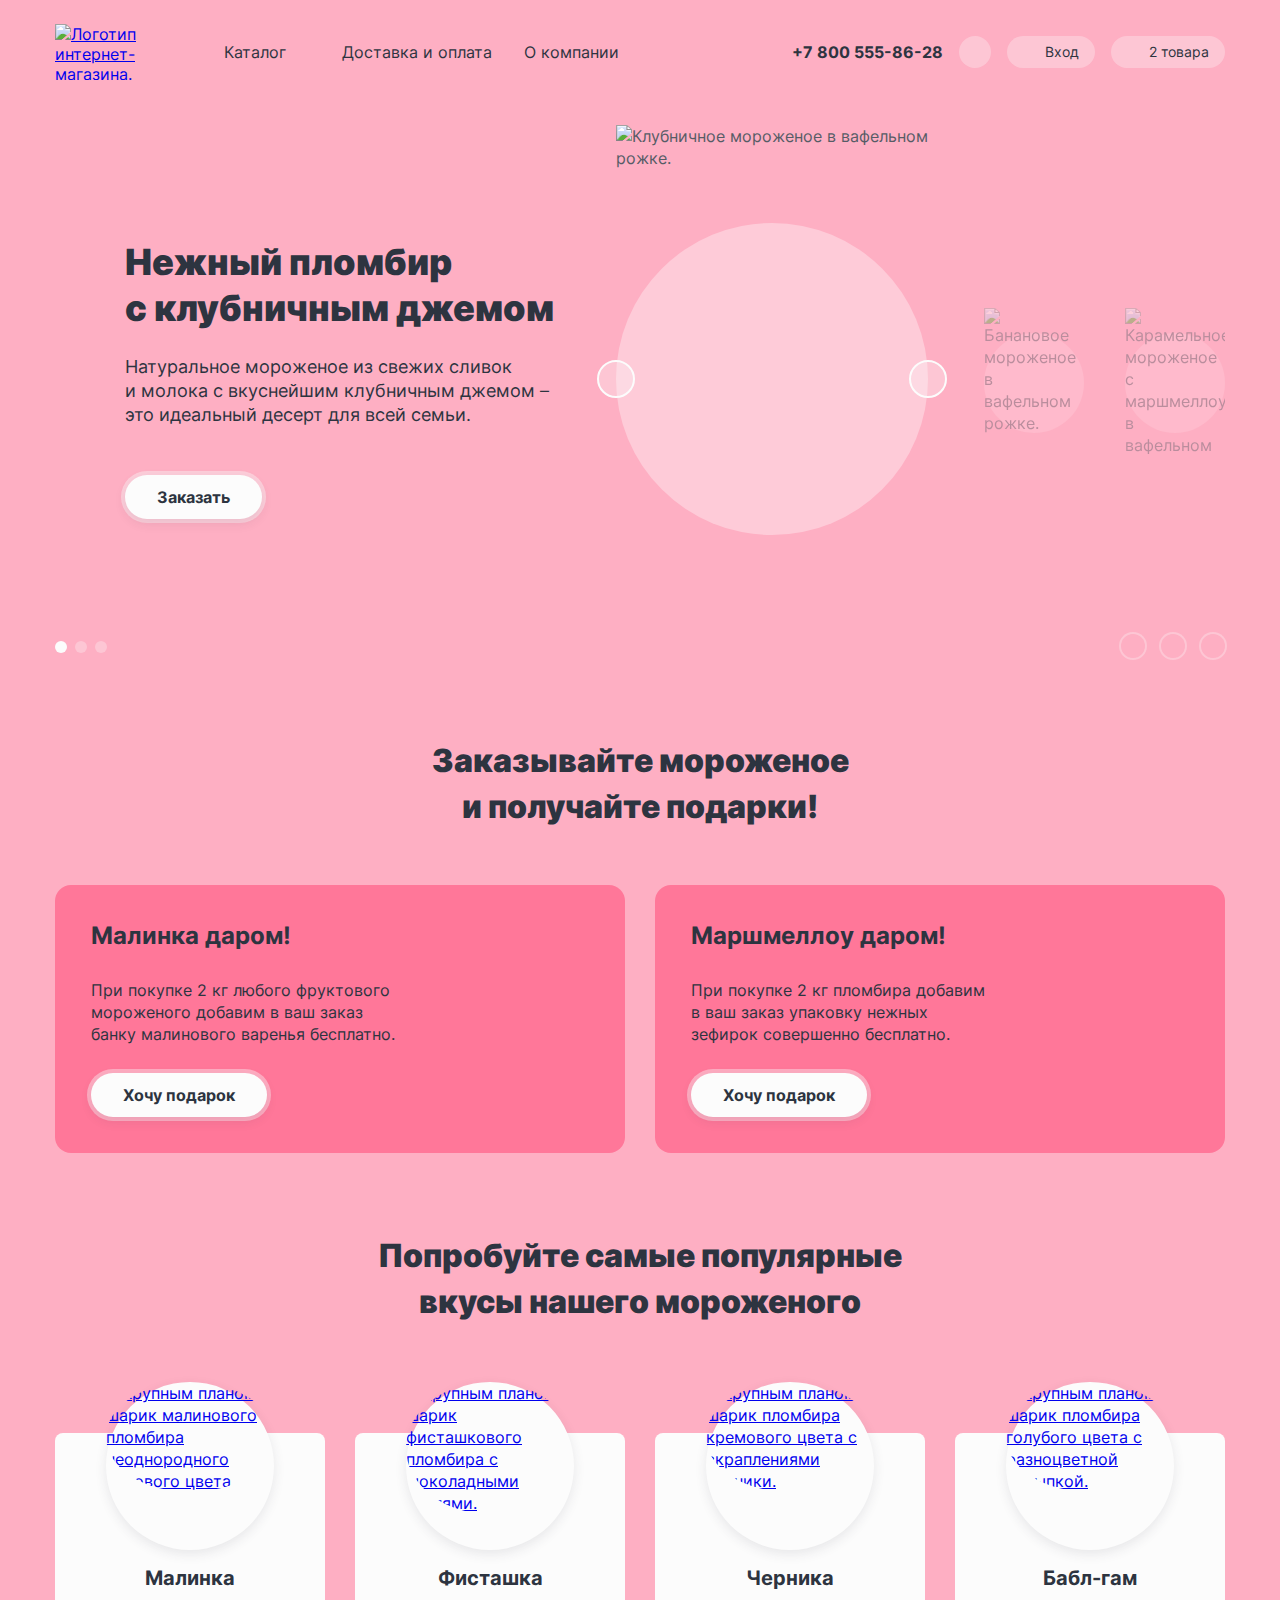
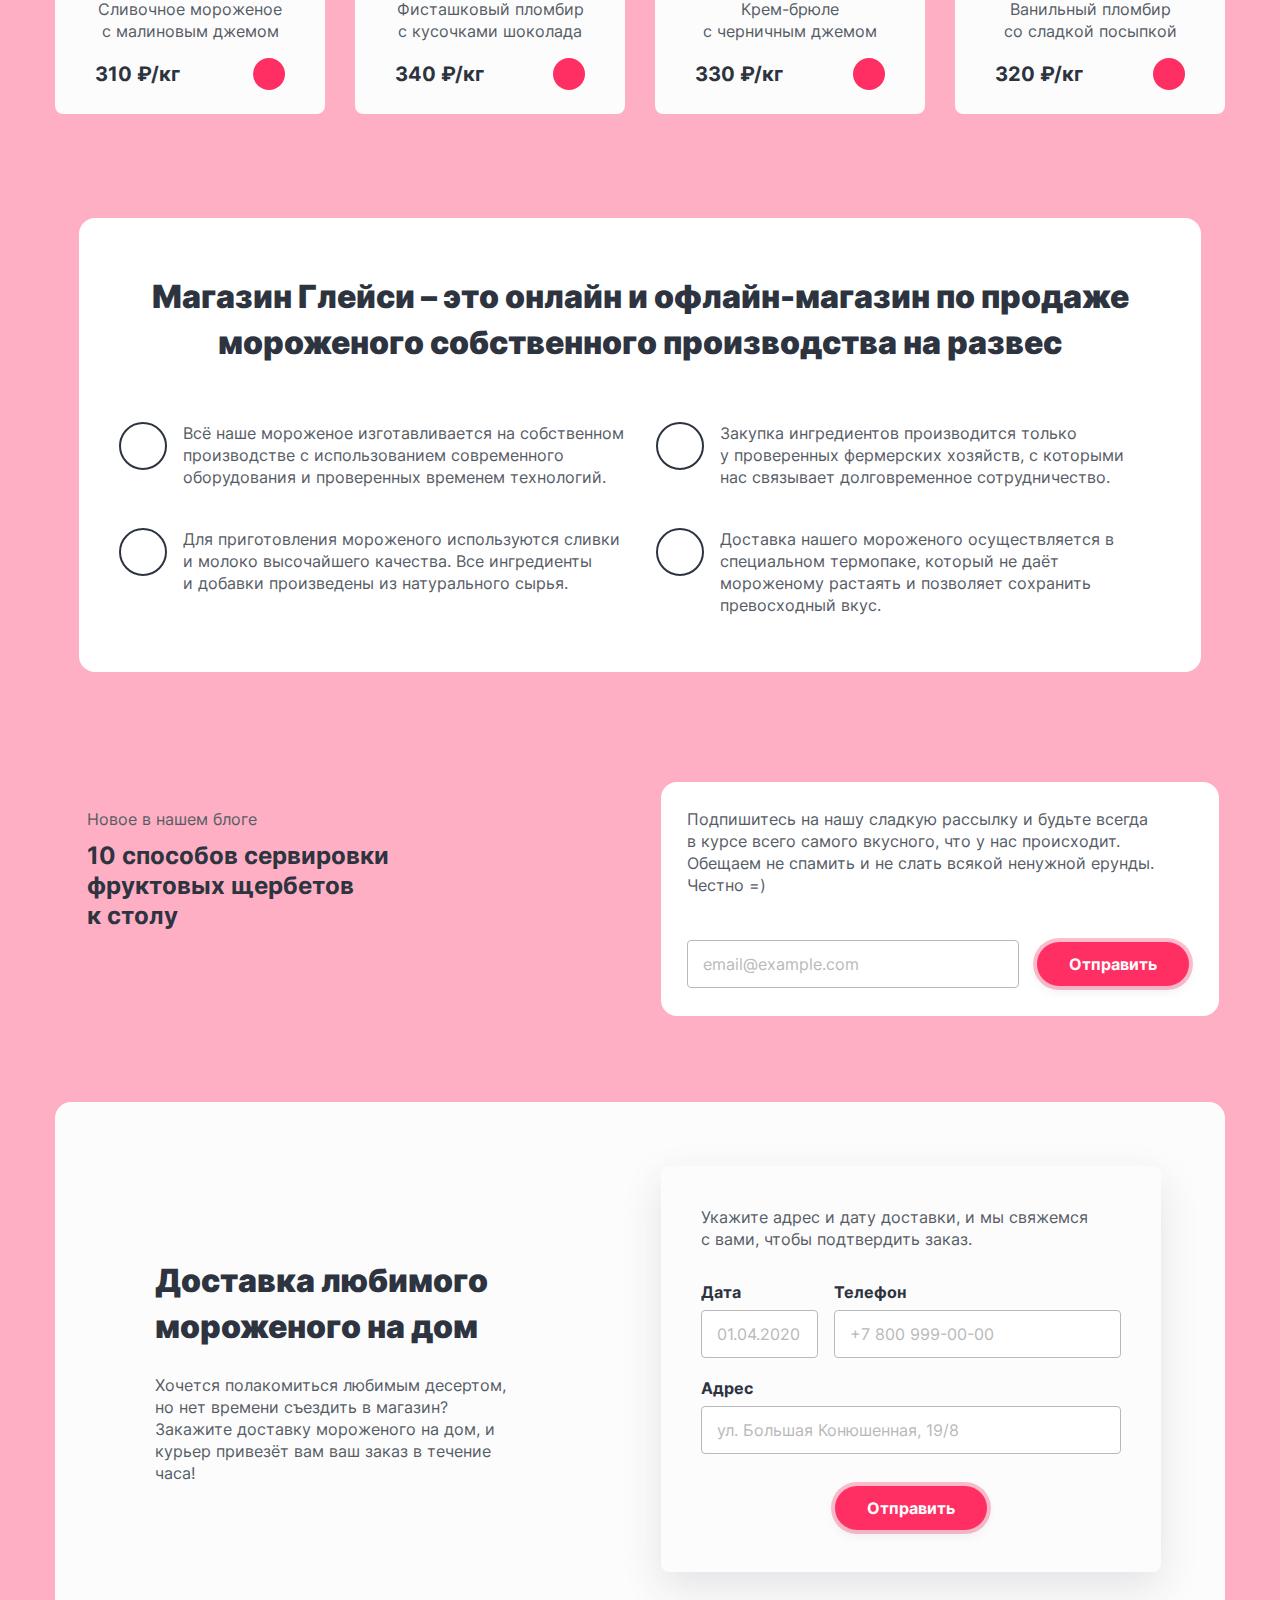
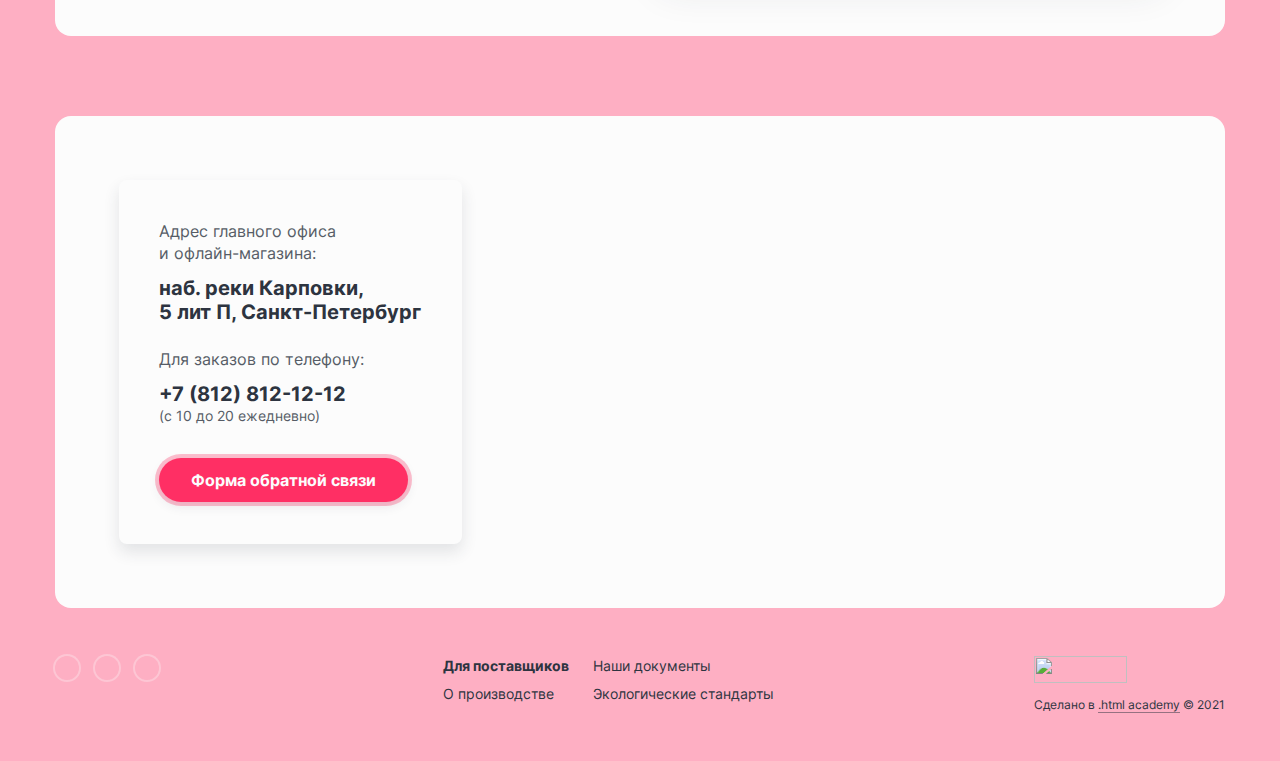
==== commit 4b47b501: "Вносит правки" ====
--- a/index.html
+++ b/index.html
@@ -13,6 +13,8 @@
     <div class="container">
       <header class="header">
         <nav class="nav">
+          <h1 class="visually-hidden">Интернет-магазин мороженого "Глейси Шоп".</h1>
+
           <a class="logo nav-logo" href="index.html" aria-current="page">
             <img src="images/logo.svg" width="137" height="56" alt="Логотип интернет-магазина. Надпись курсивом на английском языке: Глейси Шоп.">
           </a>
@@ -57,7 +59,6 @@
             <li class="user-menu-item popup-control">
               <a class="user-menu-link user-menu-link-search" href="#">
                 <span class="visually-hidden">Открыть поиск по сайту.</span>
-                <span class="user-menu-search-icon user-menu-icon"></span>
               </a>
               <!-- Попап - поиск  -->
               <div class="search-popup popup">
@@ -70,19 +71,18 @@
             </li>
 
             <li class="user-menu-item popup-control">
-              <a class="user-menu-link" href="#">
-                <span class="user-menu-login-icon user-menu-icon"></span>
+              <a class="user-menu-link user-menu-link-login" href="#">
                 <span>Вход</span>
               </a>
               <!-- Попап - вход  -->
               <div class="login-popup popup">
                 <h2 class="login-form-title title-small">Личный кабинет</h2>
-                <form class="login-form" action="https://echo.htmlacademy.ru/" method="get">
+                <form class="login-form" action="https://echo.htmlacademy.ru/" method="post">
                   <fieldset class="login-form-group">
                     <label class="visually-hidden" for="login-email-field">Введите логин.</label>
-                    <input class="login-field input-field" type="email" name="login-email-field" id="login-email-field" placeholder="Ваш e-mail" required>
+                    <input class="login-field input-field" type="email" name="login-email-field" id="login-email-field" placeholder="Ваш e-mail" value="email@example.com" required>
                     <label class="visually-hidden" for="login-password-field">Введите пароль.</label>
-                    <input class="login-field input-field" type="password" name="login-password-field" id="login-password-field" required>
+                    <input class="login-field input-field" type="password" name="login-password-field" id="login-password-field" value="пароль" required>
                   </fieldset>
 
                   <button class="login-form-button button button-secondary" type="submit">Войти</button>
@@ -97,7 +97,6 @@
 
             <li class="user-menu-item popup-control">
               <a class="user-menu-link user-menu-link-cart" href="#">
-                <span class="user-menu-cart-icon user-menu-icon"></span>
                 2 товара <span class="visually-hidden">в корзине.</span>
               </a>
               <!-- Попап - корзина -->
@@ -154,7 +153,6 @@
 
       <main class="main main-index">
         <section class="hero">
-          <h1 class="visually-hidden">Интернет-магазин мороженого "Глейси Шоп".</h1>
           <!-- Слайдер -->
           <div class="slider">
             <h2 class="visually-hidden">Промо-слайдер.</h2>
@@ -183,7 +181,7 @@
             <div class="slider-control">
               <!-- Картинки -->
               <div class="slider-images">
-                <div class="slider-img slider-img-active">
+                <div class="slider-img slider-img-active slider-img-special">
                   <img src="images/slider/strawberry-cone.png" width="312" height="507" alt="Клубничное мороженое в вафельном рожке.">
                 </div>
                 <div class="slider-img">
@@ -194,14 +192,12 @@
                 </div>
               </div>
               <!-- Стрелки -->
-              <div class="slider-arrows">
+              <div class="slider-arrow-wrapper">
                 <button class="slider-arrow slider-prev" type="button">
                   <span class="visually-hidden">Предыдущий товар.</span>
-                  <span class="slider-arrow-icon"></span>
                 </button>
                 <button class="slider-arrow slider-next" type="button">
                   <span class="visually-hidden">Следующий товар.</span>
-                  <span class="slider-arrow-icon"></span>
                 </button>
               </div>
             </div>
@@ -227,21 +223,18 @@
 
           <ul class="hero-socials socials list-reset">
             <li class="socials-item">
-              <a class="socials-link" href="https://t.me/htmlacademy">
+              <a class="socials-link socials-link-telegram" href="https://t.me/htmlacademy">
                 <span class="visually-hidden">Телеграм.</span>
-                <span class="socials-icon socials-icon-telegram"></span>
-              </a>
-            </li>
-            <li class="socials-item">
-              <a class="socials-link" href="https://vk.com/htmlacademy">
+              </a>
+            </li>
+            <li class="socials-item">
+              <a class="socials-link socials-link-vk" href="https://vk.com/htmlacademy">
                 <span class="visually-hidden">ВКонтакте.</span>
-                <span class="socials-icon socials-icon-vk"></span>
-              </a>
-            </li>
-            <li class="socials-item">
-              <a class="socials-link" href="https://www.youtube.com/user/htmlacademyru">
+              </a>
+            </li>
+            <li class="socials-item">
+              <a class="socials-link socials-link-youtube" href="https://www.youtube.com/user/htmlacademyru">
                 <span class="visually-hidden" lang="en">YouTube.</span>
-                <span class="socials-icon socials-icon-youtube"></span>
               </a>
             </li>
           </ul>
@@ -279,7 +272,6 @@
               <div class="product-card-row">
                 <span class="product-card-price">310&nbsp;₽/кг</span>
                 <button class="product-card-button" type="button">
-                  <span class="product-card-button-icon"></span>
                   <span class="visually-hidden">Добавить в корзину.</span>
                 </button>
               </div>
@@ -296,7 +288,6 @@
               <div class="product-card-row">
                 <span class="product-card-price">340&nbsp;₽/кг</span>
                 <button class="product-card-button" type="button">
-                  <span class="product-card-button-icon"></span>
                   <span class="visually-hidden">Добавить в корзину.</span>
                 </button>
               </div>
@@ -313,7 +304,6 @@
               <div class="product-card-row">
                 <span class="product-card-price">330&nbsp;₽/кг</span>
                 <button class="product-card-button" type="button">
-                  <span class="product-card-button-icon"></span>
                   <span class="visually-hidden">Добавить в корзину.</span>
                 </button>
               </div>
@@ -330,7 +320,6 @@
               <div class="product-card-row">
                 <span class="product-card-price">320&nbsp;₽/кг</span>
                 <button class="product-card-button" type="button">
-                  <span class="product-card-button-icon"></span>
                   <span class="visually-hidden">Добавить в корзину.</span>
                 </button>
               </div>
@@ -389,7 +378,7 @@
                     <button class="tooltip-toggle" type="button">
                       <span class="visually-hidden">Дополнительная информация.</span>
                     </button>
-                    <span class="tooltip-text" role="tooltip">Введите желаемую дату доставки.</span>
+                    <span class="tooltip-text" role="tooltip">Введите дату.</span>
                   </div>
                 </div>
                 <input class="delivery-field input-field" type="text" name="delivery-date" id="delivery-date" placeholder="01.04.2020" required>
@@ -436,21 +425,18 @@
           <h2 class="visually-hidden">Мы в социальных сетях.</h2>
           <ul class="footer-socials socials list-reset">
             <li class="socials-item">
-              <a class="socials-link" href="https://t.me/htmlacademy">
+              <a class="socials-link socials-link-telegram" href="https://t.me/htmlacademy">
                 <span class="visually-hidden">Телеграм.</span>
-                <span class="socials-icon socials-icon-telegram"></span>
-              </a>
-            </li>
-            <li class="socials-item">
-              <a class="socials-link" href="https://vk.com/htmlacademy">
+              </a>
+            </li>
+            <li class="socials-item">
+              <a class="socials-link socials-link-vk" href="https://vk.com/htmlacademy">
                 <span class="visually-hidden">ВКонтакте.</span>
-                <span class="socials-icon socials-icon-vk"></span>
-              </a>
-            </li>
-            <li class="socials-item">
-              <a class="socials-link" href="https://www.youtube.com/user/htmlacademyru">
+              </a>
+            </li>
+            <li class="socials-item">
+              <a class="socials-link socials-link-youtube" href="https://www.youtube.com/user/htmlacademyru">
                 <span class="visually-hidden" lang="en">YouTube.</span>
-                <span class="socials-icon socials-icon-youtube"></span>
               </a>
             </li>
           </ul>
@@ -474,7 +460,7 @@
           </ul>
         </section>
 
-        <section>
+        <section class="footer-madeby">
           <h2 class="visually-hidden">Авторы сайта.</h2>
           <a class="madeby-logo" href="https://htmlacademy.ru/" target="_blank" aria-label="Логотип HTMLAcademy.">
             <img src="images/madeby-logo.svg" width="93" height="27" alt="">
@@ -497,7 +483,7 @@
             <label class="visually-hidden" for="feedback-topic"></label>
             <textarea class="feedback-field-topic input-field" name="feedback-topic" id="feedback-topic" placeholder="В свободной форме" required></textarea>
 
-            <button class="feedback-button button button-secondary">Отправить</button>
+            <button class="feedback-button button button-secondary" type="submit">Отправить</button>
           </form>
 
           <button class="modal-close-button" type="button">
@@ -506,5 +492,7 @@
         </div>
       </dialog>
     </div>
+
+    <script src="scripts/script.js"></script>
   </body>
 </html>
--- a/styles/styles.css
+++ b/styles/styles.css
@@ -7,7 +7,7 @@
 }
 
 @font-face {
-  src: url("../fonts/inter-400.woff2") format("woff2");
+  src: url("../fonts/inter-700.woff2") format("woff2");
   font-family: "Inter";
   font-style: normal;
   font-weight: 700;
@@ -15,7 +15,7 @@
 }
 
 @font-face {
-  src: url("../fonts/inter-400.woff2") format("woff2");
+  src: url("../fonts/inter-900.woff2") format("woff2");
   font-family: "Inter";
   font-style: normal;
   font-weight: 900;
@@ -40,21 +40,31 @@
   font-size: 16px;
   line-height: 22px;
   color: #565c66;
-
-  background-color: #feafc3;
 }
 
 img {
   max-width: 100%;
-  height: auto;
-
   object-fit: cover;
+}
+
+.page-background-pink {
+  background-color: #feafc3;
+}
+
+.page-background-blue {
+  background-color: #69a9ff;
+}
+
+.page-background-yellow {
+  background-color: #fcc850;
 }
 
 .container {
   display: flex; /* sticky footer */
   flex-direction: column; /* sticky footer */
 
+  margin: 0 auto;
+  width: 1170px;
   min-height: 100%; /* sticky footer */
 }
 
@@ -75,6 +85,2340 @@
   list-style: none;
 }
 
+.button {
+  display: inline-block;
+
+  padding: 12px 32px;
+
+  font-family: inherit;
+  font-size: 16px;
+  font-weight: 700;
+  line-height: 20px;
+  color: #2d3440;
+  text-align: center;
+  text-decoration: none;
+
+  background-color: #fcfcfc;
+  border: none;
+  border-radius: 22px;
+  box-shadow: 0 4px 12px rgba(45, 52, 64, 0.1),
+              0 0 0 4px rgba(252, 252, 252, 0.4);
+
+  transition: color 0.15s ease-in,
+              background-color 0.15s ease-in,
+              box-shadow 0.15s ease-in;
+  cursor: pointer;
+}
+
+.button:hover {
+  background-color: rgba(252, 252, 252, 0.4);
+  box-shadow: 0 4px 12px rgba(133, 133, 133, 0.15),
+              0 0 0 4px #fcfcfc;
+}
+
+.button:active {
+  background-color: #fcfcfc;
+  box-shadow: 0 4px 12px rgba(45, 52, 64, 0.1),
+              0 0 0 2px #2d3440;
+}
+
+.button:focus-visible {
+  background-color: rgba(252, 252, 252, 0.5);
+  box-shadow: 0 4px 12px rgba(45, 52, 64, 0.1),
+              0 0 0 2px #2d3440;
+  outline: none;
+}
+
+.button:disabled,
+.button-disabled {
+  background-color: #e7e7e7;
+  box-shadow: 0 0 0 4px rgba(252, 252, 252, 0.4);
+  outline: none;
+  pointer-events: none;
+}
+
+.button-secondary {
+  color: #fcfcfc;
+  background-color: #ff2f64;
+  box-shadow: 0 4px 12px rgba(45, 52, 64, 0.1),
+              0 0 0 4px rgba(255, 47, 100, 0.3);
+}
+
+.button-secondary:hover {
+  color: #2d3440;
+  background-color: rgba(252, 252, 252, 0.3);
+  box-shadow: 0 0 0 4px #ff2f64;
+}
+
+.button-secondary:active {
+  color: #fcfcfc;
+  background-color: #feafc3;
+  box-shadow: 0 4px 12px rgba(45, 52, 64, 0.1),
+              0 0 0 2px #2d3440;
+}
+
+.button-secondary:focus-visible {
+  color: #fcfcfc;
+  background-color: #ff2f64;
+  box-shadow: 0 4px 12px rgba(45, 52, 64, 0.1),
+              0 0 0 2px #2d3440;
+  outline: none;
+}
+
+.button-secondary:disabled,
+.button-secondary-disabled {
+  background-color: #b9b9b9;
+  box-shadow: 0 0 0 4px rgba(185, 185, 185, 0.3);
+  outline: none;
+  pointer-events: none;
+}
+
+.input-field {
+  padding: 13px 15px;
+  width: 100%;
+  height: 48px;
+
+  font-family: inherit;
+  font-size: 16px;
+  font-weight: 400;
+  line-height: 20px;
+  color: #2d3440;
+
+  background-color: #ffffff;
+  border: 1px solid #b9b9b9;
+  border-radius: 4px;
+
+  transition: border-color 0.15s ease-in;
+}
+
+.input-field::placeholder {
+  color: #b9b9b9;
+}
+
+.input-field:hover {
+  border-color: #2d3440;
+}
+
+.input-field:focus-visible {
+  border: 1px solid #2d3440;
+  outline: 1px solid #2d3440;
+  outline-offset: -2px;
+}
+
+.input-field-error {
+  border: 1px solid #ea5454;
+}
+
+.input-field-error:hover {
+  outline: 1px solid #ea5454;
+  outline-offset: -2px;
+}
+
+.input-field:disabled {
+  background-color: #e7e7e7;
+  border: 1px solid #b9b9b9;
+  pointer-events: none;
+}
+
+.title {
+  margin: 0;
+
+  font-size: 32px;
+  font-weight: 900;
+  line-height: 46px;
+  color: #2d3440;
+}
+
+.title-small {
+  margin: 0;
+
+  font-size: 24px;
+  font-weight: 700;
+  line-height: 30px;
+  color: #2d3440;
+}
+
+/* header */
+.header {
+  min-height: 104px;
+  padding: 24px 0;
+
+  line-height: 20px;
+  color: #2d3440;
+}
+
+.nav {
+  display: grid;
+  grid-template-columns: auto 1fr auto auto;
+  align-items: center;
+}
+
+.logo {
+  display: block;
+  width: 137px;
+
+  transition: opacity 0.15s ease-in;
+}
+
+.logo img {
+  display: block;
+}
+
+.nav-logo {
+  margin-right: 16px;
+
+  transition: opacity 0.15s ease-in;
+}
+
+.nav-logo:hover {
+  opacity: 0.6;
+}
+
+.nav-logo:active {
+  opacity: 0.3;
+}
+
+.nav-logo:focus-visible {
+  opacity: 0.6;
+  outline: none;
+}
+
+.nav-list {
+  display: flex;
+  flex-wrap: wrap;
+  max-width: 510px;
+}
+
+.nav-item {
+  padding: 9px 0;
+}
+
+.nav-link {
+  display: block;
+  padding: 6px 14px;
+
+  color: inherit;
+  text-decoration: none;
+  border: 2px solid transparent;
+  border-radius: 30px;
+
+  transition: color 0.15s ease-in,
+              background-color 0.15s ease-in,
+              opacity 0.15s ease-in;
+}
+
+.nav-link:hover {
+  background-color: rgba(252, 252, 252, 0.5);
+}
+
+.nav-link:active {
+  background-color: #fcfcfc;
+}
+
+.nav-link:focus-visible {
+  background-color: rgba(252, 252, 252, 0.5);
+  border-color: #2d3440;
+  outline: none;
+}
+
+.nav-link-catalog {
+  position: relative;
+  padding-right: 38px;
+}
+
+.popup-control:hover .nav-link-catalog,
+.popup-control:focus-within .nav-link-catalog {
+  color: #fcfcfc;
+  background-color: #ff4a78;
+}
+
+.popup-control:focus-within .nav-link-catalog:hover {
+  opacity: 0.6;
+}
+
+.popup-control:focus-within .nav-link-catalog:active {
+  opacity: 0.3;
+}
+
+.popup-control:focus-within .nav-link-catalog:focus-visible {
+  opacity: 1;
+}
+
+.nav-link-catalog::after {
+  content: "";
+
+  position: absolute;
+  top: 50%;
+  right: 15px;
+  transform: translateY(-50%);
+
+  width: 16px;
+  height: 16px;
+
+  -webkit-mask-image: url("../images/icons/arrow.svg");
+          mask-image: url("../images/icons/arrow.svg");
+  -webkit-mask-position: center;
+          mask-position: center;
+  -webkit-mask-size: 16px 16px;
+          mask-size: 16px 16px;
+  -webkit-mask-repeat: no-repeat;
+          mask-repeat: no-repeat;
+
+  background-color: #2d3440;
+
+  transition: transform 0.15s ease-in;
+}
+
+.popup-control:hover .nav-link-catalog::after,
+.popup-control:focus-within .nav-link-catalog::after {
+  background-color: #fcfcfc;
+  transform: translateY(-50%) rotate(-180deg);
+}
+
+.popup-control {
+  position: relative;
+}
+
+.popup {
+  z-index: 2;
+  position: absolute;
+  margin-top: 8.14px;
+
+  display: none;
+
+  background-color: #fcfcfc;
+  border-radius: 4px;
+}
+
+.popup-control:hover .popup,
+.popup-control:focus-within .popup {
+  display: block;
+}
+
+.catalog-popup {
+  left: 1.5px;
+
+  width: 135px;
+  padding: 8px 0;
+
+  box-shadow: 0 8px 16px rgba(45, 52, 64, 0.12);
+}
+
+.catalog-popup-link {
+  display: block;
+  padding: 6px 16px;
+  padding-right: 13px;
+
+  font-size: 14px;
+  color: inherit;
+  text-decoration: none;
+
+  transition: opacity 0.15s ease-in;
+}
+
+.catalog-popup-link:hover {
+  background-color: #ffcbd8;
+}
+
+.catalog-popup-link:active {
+  background-color: #ff7799;
+}
+
+.catalog-popup-link:focus-visible {
+  color: #2d3440;
+  background-color: #ffcbd8;
+  outline: none;
+}
+
+.catalog-popup-link-current {
+  color: #fcfcfc;
+  background-color: #ff4a78;
+  pointer-events: none;
+}
+
+.catalog-popup-item:first-child {
+  position: relative;
+}
+
+.catalog-popup-item:first-child::after {
+  content: "";
+  position: absolute;
+  bottom: -4px;
+  left: 50%;
+  transform: translateX(-50%);
+
+  width: 103px;
+  height: 1px;
+  background-color: #b9b9b9;
+}
+
+.catalog-popup-item:first-child .catalog-popup-link {
+  margin-bottom: 8px;
+  padding-top: 8px;
+  padding-bottom: 8px;
+
+  font-weight: 700;
+}
+
+.nav-phone {
+  margin-right: 16px;
+  padding: 8px 0;
+
+  font-weight: 700;
+  color: #2d3440;
+  text-decoration: none;
+
+  transition: color 0.15s ease-in;
+}
+
+.nav-phone:hover {
+  color: #fcfcfc;
+}
+
+.nav-phone:active {
+  color: rgba(252, 252, 252, 0.5);
+}
+
+.nav-phone:focus-visible {
+  color: #fcfcfc;
+  outline: none;
+}
+
+.user-menu {
+  display: flex;
+  flex-wrap: wrap;
+  gap: 16px;
+
+  max-width: 315px;
+}
+
+.user-menu-item {
+  padding: 9px 0;
+}
+
+.user-menu-link {
+  display: flex;
+  align-items: center;
+  gap: 6px;
+
+  min-width: 32px;
+  min-height: 32px;
+  padding: 4px 14px;
+
+  font-size: 14px;
+  color: inherit;
+  text-decoration: none;
+
+  background-color: rgba(252, 252, 252, 0.3);
+  border: 2px solid transparent;
+  border-radius: 16px;
+
+  transition: color 0.15s ease-in,
+              background-color 0.15s ease-in,
+              opacity 0.15s ease-in;
+}
+
+.user-menu-link-search {
+  padding: 6px;
+}
+
+.user-menu-link:hover {
+  background-color: rgba(252, 252, 252, 0.5);
+}
+
+.user-menu-link:active {
+  background-color: #fcfcfc;
+}
+
+.user-menu-link:focus-visible {
+  background-color: rgba(252, 252, 252, 0.5);
+  border-color: #000000;
+  outline: none;
+}
+
+.popup-control:hover .user-menu-link,
+.popup-control:focus-within .user-menu-link {
+  color: #fcfcfc;
+  background-color: #ff4a78;
+}
+
+.popup-control:focus-within .user-menu-link:hover {
+  opacity: 0.6;
+}
+
+.popup-control:focus-within .user-menu-link:active {
+  opacity: 0.3;
+}
+
+.popup-control:focus-within .user-menu-link:focus-visible {
+  opacity: 1;
+}
+
+.user-menu-link::before {
+  content: "";
+
+  flex-shrink: 0;
+
+  width: 16px;
+  height: 16px;
+
+  -webkit-mask-position: center;
+          mask-position: center;
+  -webkit-mask-size: 16px 16px;
+          mask-size: 16px 16px;
+  -webkit-mask-repeat: no-repeat;
+          mask-repeat: no-repeat;
+
+  background-color: #2d3440;
+
+  transition: background-color 0.15s ease-in;
+}
+
+.user-menu-link-search::before {
+  -webkit-mask-image: url("../images/icons/search.svg");
+          mask-image: url("../images/icons/search.svg");
+}
+
+.user-menu-link-login::before {
+  -webkit-mask-image: url("../images/icons/login.svg");
+          mask-image: url("../images/icons/login.svg");
+}
+
+.user-menu-link-cart::before {
+  -webkit-mask-image: url("../images/icons/cart.svg");
+          mask-image: url("../images/icons/cart.svg");
+}
+
+.popup-control:hover .user-menu-link::before,
+.popup-control:focus-within .user-menu-link::before {
+  background-color: #fcfcfc;
+}
+
+.search-popup {
+  right: 0;
+
+  padding: 24px 16px;
+  width: 356px;
+
+  box-shadow: 0 8px 16px rgba(45, 52, 64, 0.12);
+}
+
+.login-popup {
+  right: -1px;
+
+  padding: 48px;
+  padding-bottom: 52px;
+  width: 420px;
+
+  box-shadow: 0 15px 40px rgba(45, 52, 64, 0.12);
+}
+
+.login-form-title {
+  margin-bottom: 32px;
+}
+
+.login-form {
+  display: grid;
+  grid-template-columns: 113px 1fr;
+  column-gap: 23px;
+}
+
+.login-form-group {
+  grid-column: 1 / -1;
+  display: flex;
+  flex-direction: column;
+  gap: 16px;
+
+  margin: 0;
+  margin-bottom: 32px;
+  padding: 0;
+  border: none;
+}
+
+.login-form-link {
+  display: block;
+  font-size: 14px;
+  line-height: 20px;
+  color: inherit;
+  text-underline-offset: 4px;
+
+  transition: opacity 0.15s ease-in;
+}
+
+.login-form-link:not(:last-child) {
+  margin-bottom: 4px;
+}
+
+.login-form-link:hover {
+  opacity: 0.6;
+}
+
+.login-form-link:active {
+  opacity: 0.3;
+}
+
+.login-form-link:focus-visible {
+  opacity: 0.6;
+  outline: none;
+}
+
+.cart-popup {
+  right: -1px;
+
+  padding: 48px;
+  min-width: 288px;
+
+  box-shadow: 0 15px 40px rgba(45, 52, 64, 0.12);
+}
+
+.cart-popup-full .cart-content-empty,
+.cart-popup-empty .cart-content-full {
+  display: none;
+}
+
+.cart-popup-empty {
+  width: 288px;
+  padding: 48px 0;
+}
+
+.cart-content-empty .cart-title {
+  text-align: center;
+}
+
+.cart-popup-full {
+  width: 441px;
+}
+
+.cart-list {
+  display: flex;
+  flex-direction: column;
+  gap: 24px;
+
+  margin-bottom: 32px;
+  padding: 32px 0 31px;
+
+  border-bottom: 1px solid #e7e7e7;
+}
+
+.cart-item {
+  display: grid;
+  grid-template-columns: 46px 1fr auto auto;
+  align-items: center;
+  column-gap: 16px;
+}
+
+.cart-item-img {
+  width: 46px;
+  background-color:#fcfcfc;
+  border-radius: 50%;
+
+  transition: opacity 0.15s ease-in;
+}
+
+.cart-item-img:hover {
+  opacity: 0.6;
+}
+
+.cart-item-img:active {
+  opacity: 0.3;
+}
+
+.cart-item-img:focus-visible {
+  outline: 2px solid #2d3440;
+}
+
+.cart-item-img img {
+  display: block;
+  border-radius: 50%;
+}
+
+.cart-item-link {
+  display: inline-block;
+  margin-bottom: 4px;
+
+  font-size: 18px;
+  font-weight: 700;
+  line-height: 22px;
+  color: inherit;
+  text-decoration: none;
+
+  transition: opacity 0.15s ease-in;
+}
+
+.cart-item-link:hover {
+  opacity: 0.6;
+}
+
+.cart-item-link:active {
+  opacity: 0.3;
+}
+
+.cart-item-link:focus-visible {
+  opacity: 0.6;
+  outline: none;
+}
+
+.cart-item-desc {
+  margin: 0;
+  font-size: 14px;
+  line-height: 20px;
+  color: #b9b9b9;
+}
+
+.cart-item-price {
+  margin-top: 1px;
+
+  font-size: 18px;
+  font-weight: 700;
+  line-height: 22px;
+}
+
+.cart-item-button {
+  position: relative;
+
+  margin-left: 33px;
+  padding: 0;
+  width: 16px;
+  height: 16px;
+
+  background-color: unset;
+  background-image: url("../images/icons/close.svg");
+  background-repeat: no-repeat;
+  background-position: center;
+  border: none;
+  cursor: pointer;
+
+  transition: opacity 0.15s ease-in;
+}
+
+.cart-item-button:hover {
+  opacity: 0.6;
+}
+
+.cart-item-button:active {
+  opacity: 0.3;
+}
+
+.cart-item-button:focus-visible {
+  opacity: 0.6;
+  outline: none;
+}
+
+.cart-checkout {
+  display: flex;
+  flex-wrap: wrap;
+  align-items: center;
+  justify-content: space-between;
+}
+
+.cart-button {
+  max-width: 198px;
+}
+
+.cart-total {
+  margin-top: 3px;
+
+  font-size: 18px;
+  font-weight: 700;
+  line-height: 22px;
+}
+
+/* main */
 .main {
   flex-grow: 1; /* sticky footer */
 }
+
+.main-index {
+  display: flex;
+  flex-direction: column;
+  row-gap: 80px;
+}
+
+.hero {
+  padding-top: 21px;
+}
+
+.slider {
+  position: relative;
+
+  display: grid;
+  grid-template-columns: 525px 1fr;
+  align-items: center;
+  column-gap: 36px;
+
+  min-height: 507px;
+}
+
+.slider-content-list {
+  padding-top: 40px;
+  padding-bottom: 40px;
+  padding-left: 70px;
+  padding-right: 5px;
+}
+
+.slider-content-item {
+  display: none;
+}
+
+.slider-content-item-active {
+  display: block;
+}
+
+.slider-title {
+  margin: 0;
+  margin-bottom: 24px;
+
+  font-size: 36px;
+  font-weight: 900;
+  line-height: 46px;
+  color: #2d3440;
+}
+
+.slider-desc {
+  margin: 0;
+  margin-bottom: 48px;
+
+  font-size: 18px;
+  line-height: 24px;
+  color: #2d3440;
+}
+
+.slider-control {
+  position: relative;
+}
+
+.slider-images {
+  display: grid;
+  grid-template-columns: repeat(3, auto);
+  justify-content: center;
+  align-items: center;
+  column-gap: 41px;
+}
+
+.slider-img {
+  position: relative;
+
+  margin-top: 9px;
+  width: 100px;
+  height: 150px;
+
+  opacity: 0.4;
+}
+
+.slider-img::before {
+  z-index: -1;
+  content: "";
+
+  position: absolute;
+  top: 50%;
+  left: 50%;
+  transform: translate(-50%, -50%);
+
+  width: 100px;
+  height: 100px;
+  border-radius: 50%;
+  background-color: rgba(255, 255, 255, 0.35);
+}
+
+.slider-img-active {
+  order: -1;
+
+  margin-top: 0;
+  margin-right: 15px;
+  width: 312px;
+  height: 507px;
+
+  opacity: 1;
+}
+
+.slider-img-active::before {
+  width: 312px;
+  height: 312px;
+}
+
+.slider-img img {
+  display: block;
+  width: auto;
+  height: 100%;
+}
+
+.slider-arrow-wrapper {
+  position: absolute;
+  top: 50%;
+  left: -19px;
+  transform: translateY(-50%);
+
+  display: flex;
+  justify-content: space-between;
+
+  width: 350px;
+}
+
+.slider-arrow {
+  display: flex;
+  justify-content: center;
+  align-items: center;
+
+  padding: 0;
+  width: 38px;
+  height: 38px;
+
+  background-color: rgba(252, 252, 252, 0.3);
+  border: 2px solid #fcfcfc;
+  border-radius: 50%;
+
+  cursor: pointer;
+
+  transition: background-color 0.15s ease-in,
+              border-color 0.15s ease-in;
+}
+
+.slider-arrow:hover {
+  background-color: #fcfcfc;
+}
+
+.slider-arrow:active {
+  background-color: rgba(252, 252, 252, 0.5);
+  border-color: transparent;
+}
+
+.slider-arrow:focus-visible {
+  background-color: rgba(252, 252, 252, 0.3);
+  border-color: #2d3440;
+  outline: none;
+}
+
+.slider-arrow:disabled {
+  opacity: 0.4;
+  pointer-events: none;
+}
+
+.slider-arrow::before {
+  content: "";
+
+  width: 100%;
+  height: 100%;
+
+  -webkit-mask-image: url("../images/icons/arrow.svg");
+          mask-image: url("../images/icons/arrow.svg");
+  -webkit-mask-position: center;
+          mask-position: center;
+  -webkit-mask-size: 16px 16px;
+          mask-size: 16px 16px;
+  -webkit-mask-repeat: no-repeat;
+          mask-repeat: no-repeat;
+
+  background-color: #fcfcfc;
+
+  transition: background-color 0.15s ease-in;
+}
+
+.slider-arrow:hover::before,
+.slider-arrow:active::before,
+.slider-arrow:focus-visible::before {
+  background-color: #2d3440;
+}
+
+.slider-prev {
+  transform: rotate(90deg);
+}
+
+.slider-next {
+  transform: rotate(-90deg);
+}
+
+.slider-bullets {
+  position: absolute;
+  top: 100%;
+  left: 0;
+
+  display: flex;
+  flex-wrap: wrap;
+  gap: 8px;
+
+  margin-top: 3px;
+}
+
+.slider-bullet {
+  padding: 0;
+  width: 12px;
+  height: 12px;
+
+  background-color: rgba(252, 252, 252, 0.3);
+  border: 1px solid transparent;
+  border-radius: 50%;
+
+  cursor: pointer;
+
+  transition: background-color 0.15s ease-in,
+              border-color 0.15s ease-in;
+}
+
+.slider-bullet-current {
+  background-color: #fcfcfc;
+  pointer-events: none;
+}
+
+.slider-bullet:hover {
+  border-color: #fcfcfc;
+}
+
+.slider-bullet:active {
+  background-color: rgba(252, 252, 252, 0.5);
+  border-color: transparent;
+}
+
+.slider-bullet:focus-visible {
+  background-color: rgba(252, 252, 252, 0.3);
+  border-color: #2d3440;
+  outline: none;
+}
+
+.hero-socials {
+  justify-content: end;
+  margin-top: 2px;
+}
+
+.socials {
+  display: grid;
+  grid-template-columns: repeat(3, auto);
+  gap: 16px;
+}
+
+.socials-item {
+  display: block;
+}
+
+.socials-link {
+  display: block;
+  width: 24px;
+  height: 24px;
+
+  background-color: transparent;
+  border-radius: 50%;
+  box-shadow: 0 0 0 2px rgba(252, 252, 252, 0.3);
+
+  transition: background-color 0.15s ease-in,
+              opacity 0.15s ease-in;
+}
+
+.socials-link:hover {
+  background-color: #2d3440;
+}
+
+.socials-link:active {
+  background-color: #2d3440;
+  opacity: 0.5;
+}
+
+.socials-link:focus-visible {
+  opacity: 1;
+  background-color: #2d3440;
+  box-shadow: 0 0 0 2px #2d3440;
+  outline: none;
+}
+
+.socials-link::before {
+  content: "";
+
+  display: block;
+  width: 100%;
+  height: 100%;
+
+  background-position: center;
+  background-size: 24px 24px;
+  background-repeat: no-repeat;
+}
+
+.socials-link-telegram::before {
+  background-image: url("../images/icons/icons-socials/telegram.svg");
+}
+
+.socials-link-vk::before {
+  background-image: url("../images/icons/icons-socials/vk.svg");
+}
+
+.socials-link-youtube::before {
+  background-image: url("../images/icons/icons-socials/youtube.svg");
+}
+
+.specials-title {
+  text-align: center;
+  margin-bottom: 55px;
+}
+
+.special-offer-list {
+  display: grid;
+  grid-template-columns: repeat(2, 1fr);
+  gap: 30px;
+}
+
+.special-offer {
+  display: flex;
+  flex-direction: column;
+  align-items: start;
+  row-gap: 28px;
+
+  padding: 36px;
+  padding-right: 219px;
+
+  color: #2d3440;
+
+  background-color: #ff7799;
+  background-repeat: no-repeat;
+  background-position: right 0 center;
+  background-size: 219px auto;
+  border-radius: 16px;
+}
+
+.special-offer-raspberry {
+  background-image: url("../images/raspberry-special.png");
+}
+
+.special-offer-marshmallow {
+  background-image: url("../images/marshmallow-special.png");
+}
+
+.special-offer-desc {
+  margin: 0;
+  max-width: 304px;
+}
+
+.products-title {
+  text-align: center;
+  margin-bottom: 57px;
+}
+
+.product-card-list {
+  display: grid;
+  grid-template-columns: repeat(4, 1fr);
+  gap: 40px 30px;
+}
+
+.product-card {
+  display: flex;
+  flex-direction: column;
+
+  margin-top: 51px;
+  padding: 24px 40px;
+
+  color: #2d3440;
+  background-color: #fcfcfc;
+  border-radius: 8px;
+}
+
+.product-card-img {
+  display: block;
+
+  margin: -75px auto 16px;
+  width: 168px;
+  height: 168px;
+
+  background-color: #fcfcfc;
+  border-radius: 50%;
+
+  box-shadow: 0 4px 12px rgba(45, 52, 64, 0.1);
+
+  transition: transform 0.15s ease-in;
+}
+
+.product-card-img:hover {
+  transform: scale(1.05);
+}
+
+.product-card-img:active img {
+  opacity: 0.6;
+}
+
+.product-card-img:focus-visible {
+  outline: 2px solid #2d3440;
+  outline-offset: -1px;
+}
+
+.product-card-img img {
+  border-radius: 50%;
+  object-fit: cover;
+
+  transition: opacity 0.15s ease-in;
+}
+
+.product-card-link {
+  display: block;
+  margin-bottom: 8px;
+  color: inherit;
+  text-decoration: none;
+
+  transition: opacity 0.15s ease-in;
+}
+
+.product-card-link:hover {
+  opacity: 0.6;
+}
+
+.product-card-link:active {
+  opacity: 0.3;
+}
+
+.product-card-link:focus-visible {
+  opacity: 0.6;
+  outline: none;
+}
+
+.product-card-title {
+  margin: 0;
+
+  font-size: 20px;
+  font-weight: 700;
+  line-height: 24px;
+  text-align: center;
+}
+
+.product-card-desc {
+  margin: 0;
+  margin-bottom: 16px;
+
+  line-height: 22px;
+  text-align: center;
+  color: #565c66;
+}
+
+.product-card-row {
+  display: flex;
+  flex-wrap: wrap;
+  justify-content: space-between;
+  align-items: center;
+}
+
+.product-card-price {
+  font-size: 20px;
+  font-weight: 700;
+  line-height: 24px;
+}
+
+.product-card-button {
+  flex-shrink: 0;
+
+  padding: 0;
+  width: 32px;
+  height: 32px;
+
+  background-color: #ff2f64;
+  border: 2px solid transparent;
+  border-radius: 50%;
+
+  cursor: pointer;
+
+  transition: background-color 0.15s ease-in,
+              border-color 0.15s ease-in;
+}
+
+.product-card-button:hover {
+  background-color: rgba(252, 252, 252, 0.3);
+  border-color: #ff2f64;
+}
+
+.product-card-button:active {
+  background-color: #ffcbd8;
+  border-color: #ff2f64;
+}
+
+.product-card-button:focus-visible {
+  background-color: #ff2f64;
+  border-color: #2d3440;
+  outline: none;
+}
+
+.product-card-button:disabled {
+  background-color: #b9b9b9;
+  border-color: transparent;
+  pointer-events: none;
+}
+
+.product-card-button::before {
+  content: "";
+
+  display: block;
+  width: 100%;
+  height: 100%;
+
+  -webkit-mask-image: url("../images/icons/cart.svg");
+          mask-image: url("../images/icons/cart.svg");
+  -webkit-mask-position: center;
+          mask-position: center;
+  -webkit-mask-size: 16px 16px;
+          mask-size: 16px 16px;
+  -webkit-mask-repeat: no-repeat;
+          mask-repeat: no-repeat;
+
+  background-color: #fcfcfc;
+
+  transition: background-color 0.15s ease-in;
+}
+
+.product-card-button:hover::before,
+.product-card-button:active::before {
+  background-color: #2d3440;
+}
+
+.product-card-button:focus-visible::before {
+  background-color: #fcfcfc;
+}
+
+.product-card-button:disabled::before {
+  background-color: #565c66;
+}
+
+.about {
+  padding: 24px;
+
+  background-image: url("../images/backgrounds/waffle-bg.jpg");
+  background-repeat: no-repeat;
+  background-size: cover;
+  border-radius: 16px;
+}
+
+.about-wrapper {
+  padding: 56px 40px;
+
+  background-color: #ffffff;
+  border-radius: 16px;
+}
+
+.about-title {
+  margin-bottom: 56px;
+  text-align: center;
+}
+
+.about-list {
+  display: grid;
+  grid-template-columns: repeat(2, 1fr);
+  gap: 40px 32px;
+}
+
+.about-item {
+  display: grid;
+  grid-template-columns: 48px 1fr;
+  column-gap: 16px;
+}
+
+.about-item::before {
+  content: "";
+
+  width: 48px;
+  height: 48px;
+
+  background-repeat: no-repeat;
+  background-position: center;
+  background-size: 32px 32px;
+  border: 2px solid #2d3440;
+  border-radius: 50%;
+}
+
+.about-item-production::before {
+  background-image: url("../images/icons/icons-about/icecream.svg");
+}
+
+.about-item-partners::before {
+  background-image: url("../images/icons/icons-about/cow.svg");
+}
+
+.about-item-ingredients::before {
+  background-image: url("../images/icons/icons-about/leaf.svg");
+}
+
+.about-item-temperature::before {
+  background-image: url("../images/icons/icons-about/temperature.svg");
+}
+
+.blog-subscribe-wrapper {
+  display: grid;
+  grid-template-columns: repeat(2, 1fr);
+  gap: 30px;
+}
+
+.blog {
+  padding: 33px 32px;
+  padding-right: 210px;
+  min-height: 224px;
+
+  background-image: url("../images/backgrounds/blog-bg.jpg");
+  background-repeat: no-repeat;
+  background-size: cover;
+  border-radius: 16px;
+}
+
+.blog-subtitle {
+  margin: 0;
+  margin-bottom: 12px;
+  line-height: 20px;
+}
+
+.blog-link {
+  color: #2d3440;
+  text-decoration: none;
+
+  transition: opacity 0.15s ease-in;
+}
+
+.blog-link:hover {
+  text-decoration: underline;
+}
+
+.blog-link:active {
+  text-decoration: underline;
+  opacity: 0.6;
+}
+
+.blog-link:focus-visible {
+  text-decoration: underline;
+  outline: none;
+}
+
+.subscribe {
+  padding: 6px;
+  background-image: url("../images/backgrounds/subscribe-bg.jpg");
+  background-repeat: no-repeat;
+  background-size: cover;
+  border-radius: 16px;
+}
+
+.subscribe-wrapper {
+  padding: 26px;
+  padding-bottom: 28px;
+
+  background-color: #ffffff;
+  border-radius: 16px;
+}
+
+.subscribe-desc {
+  margin: 0;
+  margin-bottom: 44px;
+}
+
+.subscribe-form {
+  display: grid;
+  grid-template-columns: 1fr auto;
+  align-items: center;
+  column-gap: 18px;
+
+  margin-right: 4px; /* pixel perfect */
+}
+
+.subscribe-button {
+  width: 152px;
+}
+
+.delivery {
+  display: grid;
+  grid-template-columns: 1fr 500px;
+  align-items: center;
+  column-gap: 135px;
+
+  padding: 64px;
+  padding-left: 100px;
+
+  background-color: #fcfcfc;
+  background-image: url("../images/backgrounds/delivery-bg.jpg");
+  background-repeat: no-repeat;
+  background-size: cover;
+  border-radius: 16px;
+}
+
+.delivery-content {
+  margin-top: 4px;
+}
+
+.delivery-title {
+  margin-bottom: 24px;
+}
+
+.delivery-desc {
+  margin: 0;
+}
+
+.delivery-form-wrapper {
+  padding: 40px;
+  padding-bottom: 42px;
+
+  background-color: #fcfcfc;
+  border-radius: 8px;
+  box-shadow: 0 15px 40px rgba(45, 52, 64, 0.12);
+}
+
+.delivery-form-desc {
+  margin: 0;
+  margin-bottom: 32px;
+}
+
+.delivery-form {
+  display: grid;
+  grid-template-columns: 117px 1fr;
+  gap: 20px 16px;
+}
+
+.delivery-group-title {
+  display: grid;
+  grid-template-columns: fit-content(calc(100% - 18px)) 14px;
+  align-items: center;
+  column-gap: 4px;
+}
+
+.tooltip-wrapper {
+  position: relative;
+}
+
+.tooltip-toggle {
+  display: block;
+  padding: 0;
+  width: 14px;
+  height: 14px;
+
+  background-color: unset;
+  background-image: url("../images/icons/tooltip.svg");
+  background-repeat: no-repeat;
+  background-position: center;
+
+  border: none;
+  border-radius: 50%;
+
+  cursor: help;
+
+  transition: opacity 0.15s ease-in;
+}
+
+.tooltip-toggle:hover {
+  opacity: 0.6;
+}
+
+.tooltip-toggle:active {
+  opacity: 0.3;
+}
+
+.tooltip-toggle:focus-visible {
+  opacity: 1;
+  outline: 2px solid #2d3440;
+}
+
+.tooltip-toggle:disabled {
+  opacity: 0.1;
+  pointer-events: none;
+}
+
+.tooltip-text {
+  z-index: 2;
+  position: absolute;
+  left: 100%;
+  top: -12px;
+
+  display: none;
+  margin-left: 8px;
+  padding: 10px 8px;
+  width: max-content;
+  max-width: 163px;
+
+  font-size: 12px;
+  line-height: 16px;
+  color: #565c66;
+
+  background-color: #ffffff;
+  border: 1px solid #b9b9b9;
+  border-radius: 1px;
+  box-shadow: 0 4px 8px rgba(194, 194, 194, 0.2);
+}
+
+.tooltip-text::before {
+  content: "";
+
+  position: absolute;
+  top: 12px;
+  left: -6px;
+
+  width: 11px;
+  height: 11px;
+  transform: rotate(-45deg);
+
+  background-color: #ffffff;
+  border-top: 1px solid #b9b9b9;
+  border-left: 1px solid #b9b9b9;
+}
+
+.tooltip-toggle:hover + .tooltip-text,
+.tooltip-toggle:focus-within + .tooltip-text {
+  display: block;
+}
+
+.delivery-label {
+  display: block;
+
+  font-size: 16px;
+  font-weight: 700;
+  line-height: 20px;
+  color: #2d3440;
+}
+
+.delivery-field {
+  margin-top: 8px;
+  resize: none;
+}
+
+.delivery-group-address {
+  grid-column: 1 / -1;
+}
+
+.delivery-field-address {
+  display: block;
+}
+
+.delivery-button {
+  grid-column: 1 / -1;
+  justify-self: center;
+
+  margin-top: 12px;
+}
+
+.contacts {
+  padding: 64px;
+
+  background-color: #fcfcfc;
+  background-image: url("../images/backgrounds/contacts-bg.jpg");
+  background-repeat: no-repeat;
+  background-size: cover;
+  border-radius: 16px;
+}
+
+.contacts-wrapper {
+  padding: 40px;
+  padding-bottom: 42px;
+  width: 343px;
+
+  background-color: #fcfcfc;
+  border-radius: 8px;
+  box-shadow: 0 8px 16px rgba(45, 52, 64, 0.12);
+}
+
+.contacts-subtitle {
+  margin: 0;
+  margin-bottom: 12px;
+
+  font-size: 16px;
+  font-weight: 400;
+  line-height: 22px;
+  color: #565c66;
+}
+
+.contacts-address {
+  margin-bottom: 24px;
+
+  font-size: 20px;
+  font-style: normal;
+  font-weight: 700;
+  line-height: 24px;
+  color: #2d3440;
+}
+
+.contacts-phone {
+  font-size: 20px;
+  font-weight: 700;
+  line-height: 24px;
+  color: #2d3440;
+  text-decoration: none;
+
+  transition: opacity 0.15s ease-in;
+}
+
+.contacts-phone:hover {
+  opacity: 0.6;
+}
+
+.contacts-phone:active {
+  opacity: 0.3;
+}
+
+.contacts-phone:focus-visible {
+  opacity: 0.6;
+  outline: none;
+}
+
+.contacts-info {
+  margin: 0;
+  margin-bottom: 32px;
+
+  font-size: 14px;
+  line-height: 20px;
+  color: #565c66;
+}
+
+.footer {
+  display: flex;
+  justify-content: space-between;
+  column-gap: 60px;
+
+  padding: 48px 0;
+}
+
+.footer-nav {
+  display: grid;
+  grid-template-columns: repeat(2, auto);
+  gap: 8px 0;
+}
+
+.footer-nav-link {
+  display: block;
+  padding-left: 24px;
+
+  font-size: 14px;
+  line-height: 20px;
+  color: #2d3440;
+  text-decoration: none;
+
+  transition: opacity 0.15s ease-in;
+}
+
+.footer-nav-link:hover {
+  opacity: 0.6;
+}
+
+.footer-nav-link:active {
+  opacity: 0.3;
+}
+
+.footer-nav-link:focus-visible {
+  opacity: 0.6;
+  outline: none;
+}
+
+.footer-nav-link-special {
+  font-weight: 700;
+
+  background-image: url("../images/icons/heart.svg");
+  background-repeat: no-repeat;
+  background-size: 16px 16px;
+  background-position: center left 0;
+}
+
+.footer-madeby {
+  max-width: 250px;
+}
+
+.madeby-logo {
+  display: block;
+  margin-bottom: 14px;
+  width: 93px;
+
+  transition: opacity 0.15s ease-in;
+}
+
+.madeby-logo:hover {
+  opacity: 0.6;
+}
+
+.madeby-logo:active {
+  opacity: 0.3;
+}
+
+.madeby-logo:focus-visible {
+  opacity: 0.6;
+  outline: none;
+}
+
+.madeby-logo img {
+  display: block;
+}
+
+.madeby-desc {
+  margin: 0;
+
+  font-size: 12px;
+  line-height: 16px;
+  color: #2d3440;
+}
+
+.madeby-link {
+  color: inherit;
+  text-decoration: none;
+  border-bottom: 1px solid rgba(45, 52, 64, 0.5);
+
+  transition: color 0.15s ease-in,
+              border-color 0.15s ease-in,
+              opacity 0.15s ease-in;
+}
+
+.madeby-link:hover {
+  color: #fcfcfc;
+  border-color: #fcfcfc;
+}
+
+.madeby-link:active {
+  opacity: 0.6;
+}
+
+.madeby-link:focus-visible {
+  color: #fcfcfc;
+  border-color: #fcfcfc;
+  outline: none;
+}
+
+/* catalog */
+.catalog-header {
+  padding: 32px 0;
+}
+
+.breadcrumbs {
+  display: flex;
+  flex-wrap: wrap;
+  gap: 8px;
+  margin-bottom: 16px;
+}
+
+.breadcrumbs-item:not(:last-child) {
+  position: relative;
+  padding-right: 20px;
+}
+
+.breadcrumbs-item:not(:last-child)::after {
+  content: "";
+
+  position: absolute;
+  top: 50%;
+  right: -1px;
+  transform: translateY(-50%);
+
+  width: 12px;
+  height: 12px;
+
+  background-image: url("../images/icons/breadcrumbs.svg");
+}
+
+.breadcrumbs-link {
+  display: block;
+
+  font-size: 14px;
+  font-weight: 700;
+  line-height: 20px;
+  color: #2d3440;
+  text-decoration: none;
+
+  transition: opacity 0.15s ease-in;
+}
+
+.breadcrumbs-link:hover {
+  text-decoration: underline;
+  text-underline-offset: 4px;
+}
+
+.breadcrumbs-link:active {
+  opacity: 0.6;
+  text-decoration: underline;
+  text-underline-offset: 4px;
+}
+
+.breadcrumbs-link:focus {
+  opacity: 0.6;
+  text-decoration: underline;
+  text-underline-offset: 4px;
+  outline: none;
+}
+
+.breadcrumbs-link-current {
+  text-decoration: underline;
+  text-underline-offset: 4px;
+  pointer-events: none;
+}
+
+.filters {
+  padding-top: 8px;
+  padding-bottom: 5px;
+}
+
+.filter-form {
+  display: flex;
+  flex-wrap: wrap;
+  align-items: center;
+  gap: 16px 24px;
+
+  font-size: 14px;
+  font-weight: 400;
+  line-height: 20px;
+  color: #2d3440;
+}
+
+.filter-group {
+  display: flex;
+  flex-direction: column;
+  gap: 8px;
+
+  margin: 0;
+  padding: 0;
+
+  border: none;
+}
+
+.filter-title {
+  display: block;
+  margin: 0;
+  padding-left: 16px;
+
+  font-size: inherit;
+  font-weight: inherit;
+}
+
+.select-control {
+  padding: 6px 14px;
+  padding-right: 29px;
+  width: 196px;
+
+  font-family: inherit;
+  font-size: inherit;
+  line-height: inherit;
+  color: inherit;
+
+  background-color: rgba(252, 252, 252, 0.3);
+  background-image: url("../images/icons/arrow.svg");
+  background-repeat: no-repeat;
+  background-position: center right 13px;
+
+  border: 2px solid transparent;
+  border-radius: 20px;
+
+  cursor: pointer;
+  -webkit-appearance: none;
+  appearance: none;
+
+  transition: background-color 0.15s ease-in;
+}
+
+.select-control:hover {
+  background-color: rgba(252, 252, 252, 0.5);
+}
+
+.select-control:focus-visible {
+  background-color: rgba(252, 252, 252, 0.4);
+  border-color: #fcfcfc;
+  outline: none;
+}
+
+.filter-range-input-wrapper {
+  display: flex;
+}
+
+.range-input {
+  margin: 0;
+  margin-right: -2px;
+  padding: 0;
+  width: 26px;
+
+  font-family: inherit;
+  font-size: inherit;
+  line-height: inherit;
+  color: inherit;
+
+  background-color: transparent;
+  border: none;
+
+  -webkit-appearance: textfield;
+  appearance: textfield;
+
+  transition: color 0.15s ease-in;
+}
+
+.range-input::-webkit-outer-spin-button,
+.range-input::-webkit-inner-spin-button {
+  -webkit-appearance: none;
+          appearance: none;
+}
+
+.range-input:not(:disabled):hover {
+  color: #fcfcfc;
+}
+
+.range-input:not(:disabled):active {
+  color: #fcfcfc;
+}
+
+.range-input:focus-visible {
+  outline: none;
+}
+
+.range-input:disabled {
+  opacity: 0.3;
+  pointer-events: none;
+}
+
+.filter-range {
+  padding: 17px 16px;
+
+  background-color: rgba(252, 252, 252, 0.3);
+  border-radius: 20px;
+}
+
+.range-scale {
+  position: relative;
+  width: 164px;
+  height: 2px;
+
+  background-color: rgba(86, 92, 102, 0.3);
+}
+
+.range-bar {
+  position: absolute;
+  height: 2px;
+  background-color: #565c66;
+}
+
+.range-toggle {
+  position: absolute;
+  top: -7px;
+
+  padding: 0;
+  width: 16px;
+  height: 16px;
+
+  background-color: #fcfcfc;
+  border: 6px solid #2d3440;
+  border-radius: 8px;
+
+  cursor: pointer;
+
+  transition: background-color 0.15s ease-in,
+              border-color 0.15s ease-in;
+}
+
+.range-toggle:hover {
+  background-color: #2d3440;
+  border-color: #fcfcfc;
+}
+
+.range-toggle:active {
+  background-color: #2d3440;
+  border-color: #2d3440;
+}
+
+.range-toggle:focus-visible {
+  background-color: #2d3440;
+  border-color: #fcfcfc;
+  box-shadow: 0 0 0 2px #2d3440;
+  outline: none;
+}
+
+.range-toggle:disabled {
+  background-color: #565c66;
+  border-color: #b9b9b9;
+  pointer-events: none;
+}
+
+.toggle-min {
+  left: 0;
+  transform: translateX(-50%);
+}
+
+.toggle-max {
+  right: 0;
+  transform: translateX(50%);
+}
+
+.filter-list {
+  display: flex;
+  flex-wrap: wrap;
+  gap: 16px;
+
+  padding: 8px 24px;
+
+  background-color: rgba(252, 252, 252, 0.3);
+  border-radius: 20px;
+}
+
+.filter-list-toppings {
+  padding: 10px 24px;
+}
+
+.control {
+  display: grid;
+  grid-template-columns: auto 1fr;
+  align-items: center;
+  gap: 8.7px;
+}
+
+.control-input {
+  position: relative;
+
+  width: 16px;
+  height: 16px;
+  margin: 0;
+
+  border: none;
+
+  -webkit-mask-position: center;
+          mask-position: center;
+  -webkit-mask-size: 16px 16px;
+          mask-size: 16px 16px;
+  -webkit-mask-repeat: no-repeat;
+          mask-repeat: no-repeat;
+
+  background-color: #2d3440;
+
+  cursor: pointer;
+  -webkit-appearance: none;
+          appearance: none;
+
+  transition: background-color 0.15s ease-in,
+              opacity 0.15s ease-in;
+}
+
+.control-input[type="checkbox"] {
+  -webkit-mask-image: url("../images/icons/check-off.svg");
+          mask-image: url("../images/icons/check-off.svg");
+}
+
+.control-input[type="checkbox"]:checked {
+  -webkit-mask-image: url("../images/icons/check-on.svg");
+          mask-image: url("../images/icons/check-on.svg");
+}
+
+.control-input[type="radio"] {
+  -webkit-mask-image: url("../images/icons/radio-off.svg");
+          mask-image: url("../images/icons/radio-off.svg");
+}
+
+.control-input[type="radio"]:checked {
+  -webkit-mask-image: url("../images/icons/radio-on.svg");
+          mask-image: url("../images/icons/radio-on.svg");
+}
+
+.control-input:hover {
+  background-color: #fcfcfc;
+}
+
+.control-input:active {
+  opacity: 0.6;
+}
+
+.control-input:focus-visible {
+  background-color: #fcfcfc;
+  outline: none;
+}
+
+.control-input:disabled {
+  background-color: #2d3440;
+  opacity: 0.5;
+  pointer-events: none;
+}
+
+.filter-button {
+  align-self: flex-end;
+
+  margin-left: -6px;
+  margin-bottom: 2px;
+  padding: 8px;
+  width: 185px;
+
+  font-size: 14px;
+  text-align: center;
+  text-decoration: none;
+
+  background-color: rgba(252, 252, 252, 0.3);
+  border-radius: 18px;
+  box-shadow: 0 0 0 2px #fcfcfc;
+
+  transition: background-color 0.15s ease-in,
+              box-shadow 0.15s ease-in;
+}
+
+.filter-button:hover {
+  background-color: #fcfcfc;
+  box-shadow: 0 0 0 2px rgba(252, 252, 252, 0.3);
+}
+
+.filter-button:active {
+  background-color: rgba(252, 252, 252, 0.5);
+  box-shadow: none;
+}
+
+.filter-button:active {
+  background-color: rgba(252, 252, 252, 0.3);
+  box-shadow: 0 0 0 2px #2d3440;
+}
+
+.filter-button:disabled {
+  background-color: rgba(252, 252, 252, 0.3);
+  box-shadow: 0 0 0 2px #fcfcfc;
+  opacity: 0.4;
+}
+
+.catalog {
+  padding: 39px 0;
+  border-bottom: 1px solid rgba(252, 252, 252, 0.3);
+}
+
+.catalog .product-card-list {
+  padding-bottom: 16px;
+}
+
+.catalog-row {
+  display: flex;
+  justify-content: space-between;
+  align-items: center;
+
+  margin-left: auto;
+  padding: 41px 0;
+  width: 682px;
+}
+
+.pagination {
+  display: flex;
+  align-items: center;
+  gap: 8px;
+}
+
+.pagination-button {
+  width: 16px;
+  height: 16px;
+
+  -webkit-mask-image: url("../images/icons/arrow.svg");
+          mask-image: url("../images/icons/arrow.svg");
+  -webkit-mask-repeat: no-repeat;
+          mask-repeat: no-repeat;
+  -webkit-mask-size: 16px 16px;
+          mask-size: 16px 16px;
+  -webkit-mask-position: center;
+          mask-position: center;
+
+  background-color: #2d3440;
+
+  transition: background-color 0.15s ease-in,
+              opacity 0.15s ease-in;
+}
+
+.pagination-button:hover {
+  background-color: #fcfcfc;
+}
+
+.pagination-button:active {
+  opacity: 0.6;
+  background-color: #fcfcfc;
+}
+
+.pagination-button:focus-visible {
+  background-color: #fcfcfc;
+  outline: none;
+}
+
+.pagination-button-disabled {
+  opacity: 0.3;
+  outline: none;
+  pointer-events: none;
+}
+
+.pagination-button-prev {
+  transform: rotate(90deg);
+}
+
+.pagination-button-next {
+  transform: rotate(-90deg);
+}
+
+.pagination-list {
+  display: flex;
+  flex-wrap: wrap;
+}
+
+.pagination-link {
+  display: flex;
+  justify-content: center;
+  align-items: center;
+
+  min-width: 24px;
+  min-height: 24px;
+
+  color: #2d3440;
+  text-decoration: none;
+  background-color: transparent;
+
+  border: 1px solid transparent;
+  border-radius: 12px;
+
+  transition: background-color 0.15s ease-in,
+              border-color 0.15s ease-in;
+}
+
+.pagination-link:hover {
+  background-color: rgba(252, 252, 252, 0.5);
+}
+
+.pagination-link:active {
+  background-color: rgba(252, 252, 252, 0.5);
+  border-color: #fcfcfc;
+}
+
+.pagination-link:focus-visible {
+  background-color: rgba(252, 252, 252, 0.3);
+  border-color: #2d3440;
+  outline: none;
+}
+
+.pagination-link-current {
+  background-color: #fcfcfc;
+  pointer-events: none;
+}
+
+.modal-feedback {
+  padding: 0;
+  width: 570px;
+
+  background-color: #fcfcfc;
+  border: none;
+  border-radius: 8px;
+  box-shadow: 0 15px 40px rgba(45, 52, 64, 0.12);
+}
+
+.modal-feedback::backdrop {
+  background-color: rgba(45, 52, 64, 0.3);
+}
+
+.feedback-wrapper {
+  position: relative;
+
+  padding: 64px;
+  padding-bottom: 66px;
+}
+
+.feedback-title {
+  margin-bottom: 32px;
+}
+
+.feedback-form {
+  display: flex;
+  flex-direction: column;
+  gap: 16px;
+}
+
+.feedback-field-topic {
+  height: 149px;
+  resize: none;
+}
+
+.feedback-button {
+  align-self: flex-end;
+
+  margin-top: 16px;
+  margin-right: -2px;
+}
+
+.modal-close-button {
+  position: absolute;
+  top: 32px;
+  right: 32px;
+
+  padding: 0;
+  width: 20px;
+  height: 20px;
+
+  background-color: transparent;
+  background-image: url("../images/icons/close.svg");
+  background-repeat: no-repeat;
+  background-size: 20px 20px;
+  background-position: center;
+
+  border: none;
+
+  cursor: pointer;
+}
